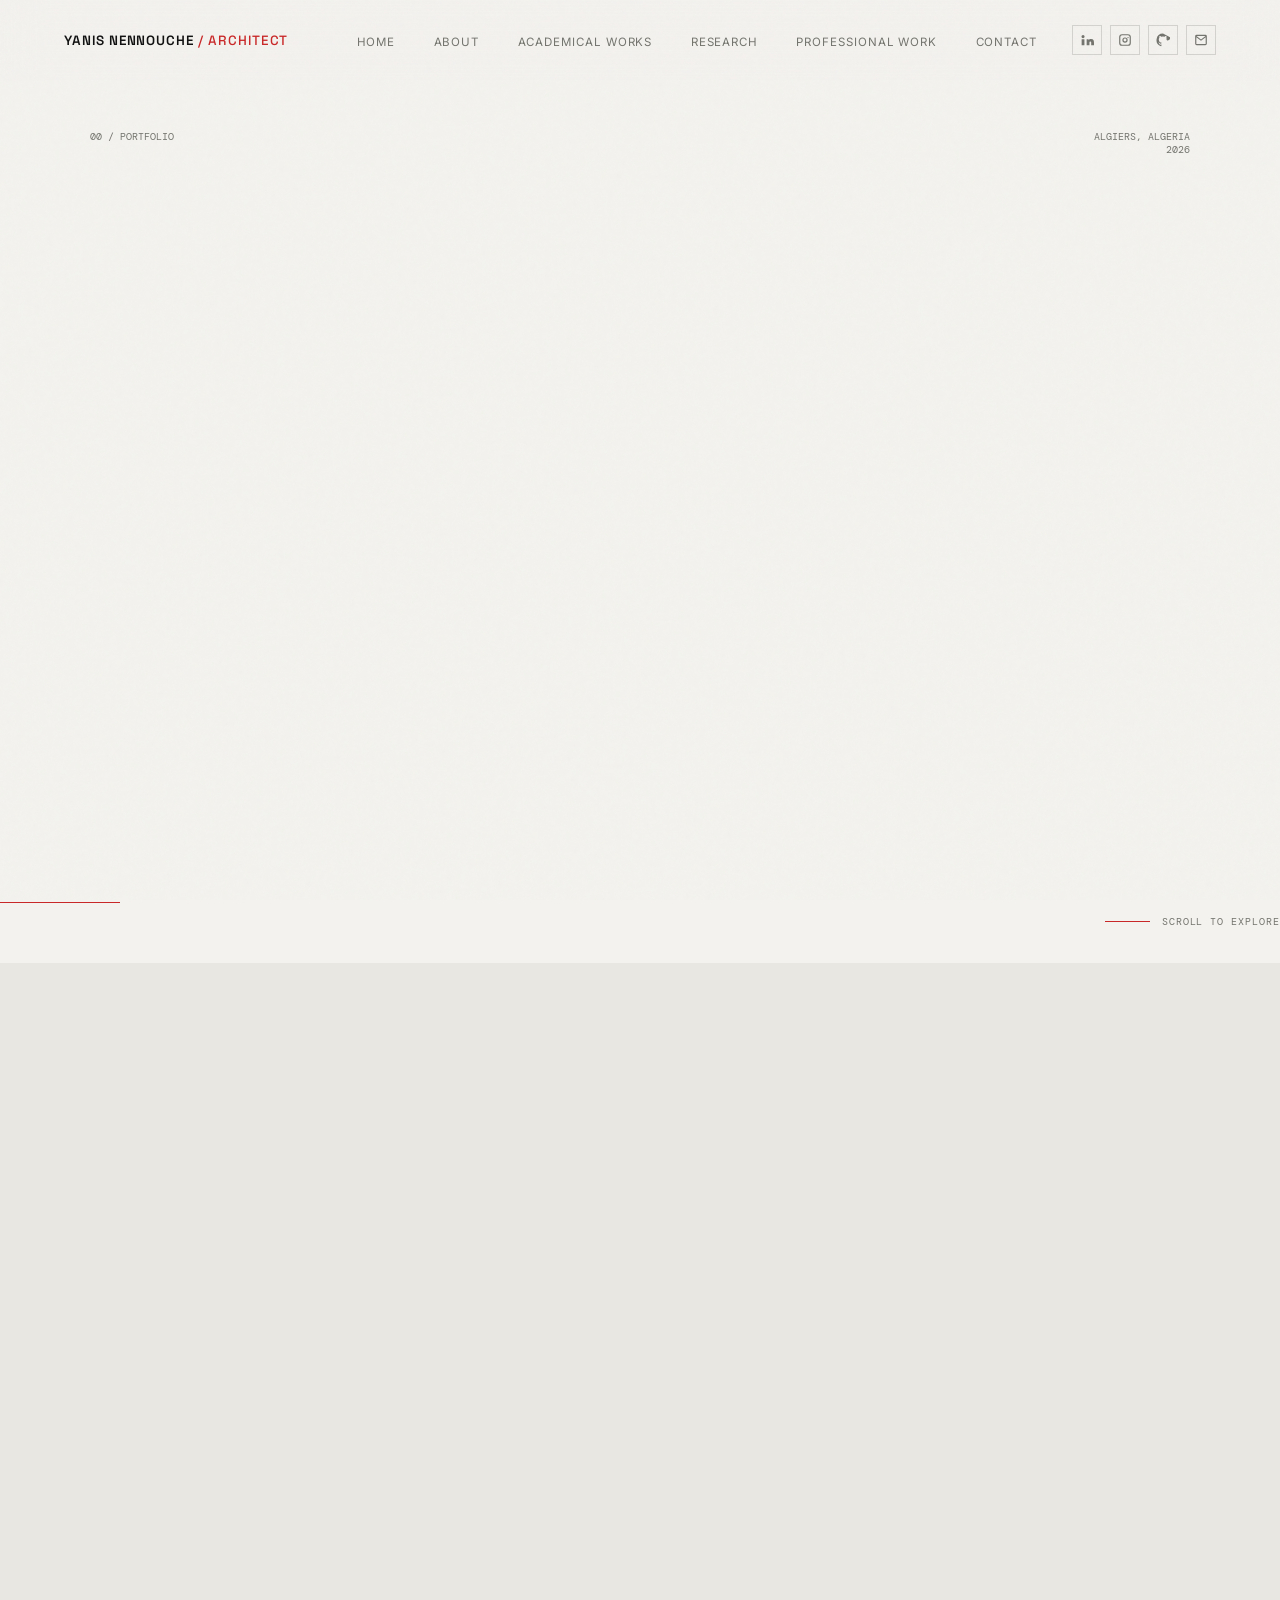
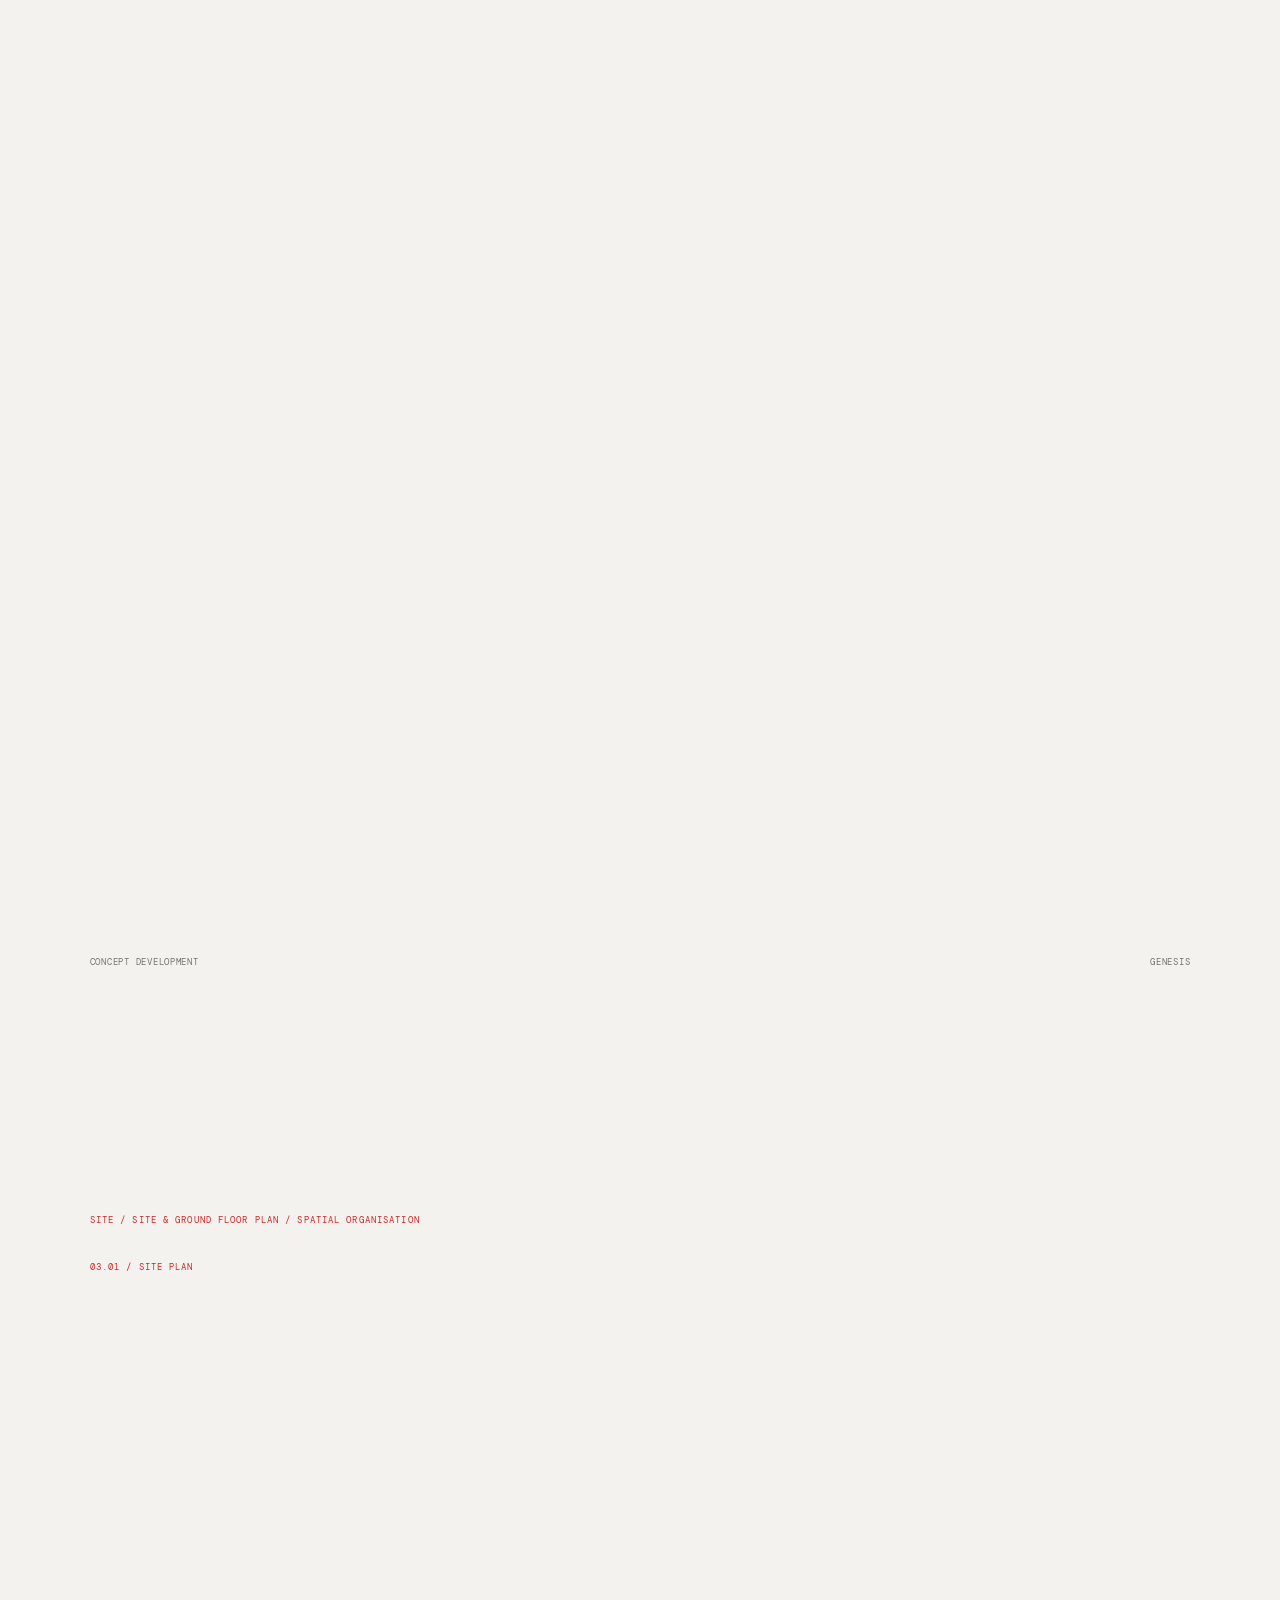
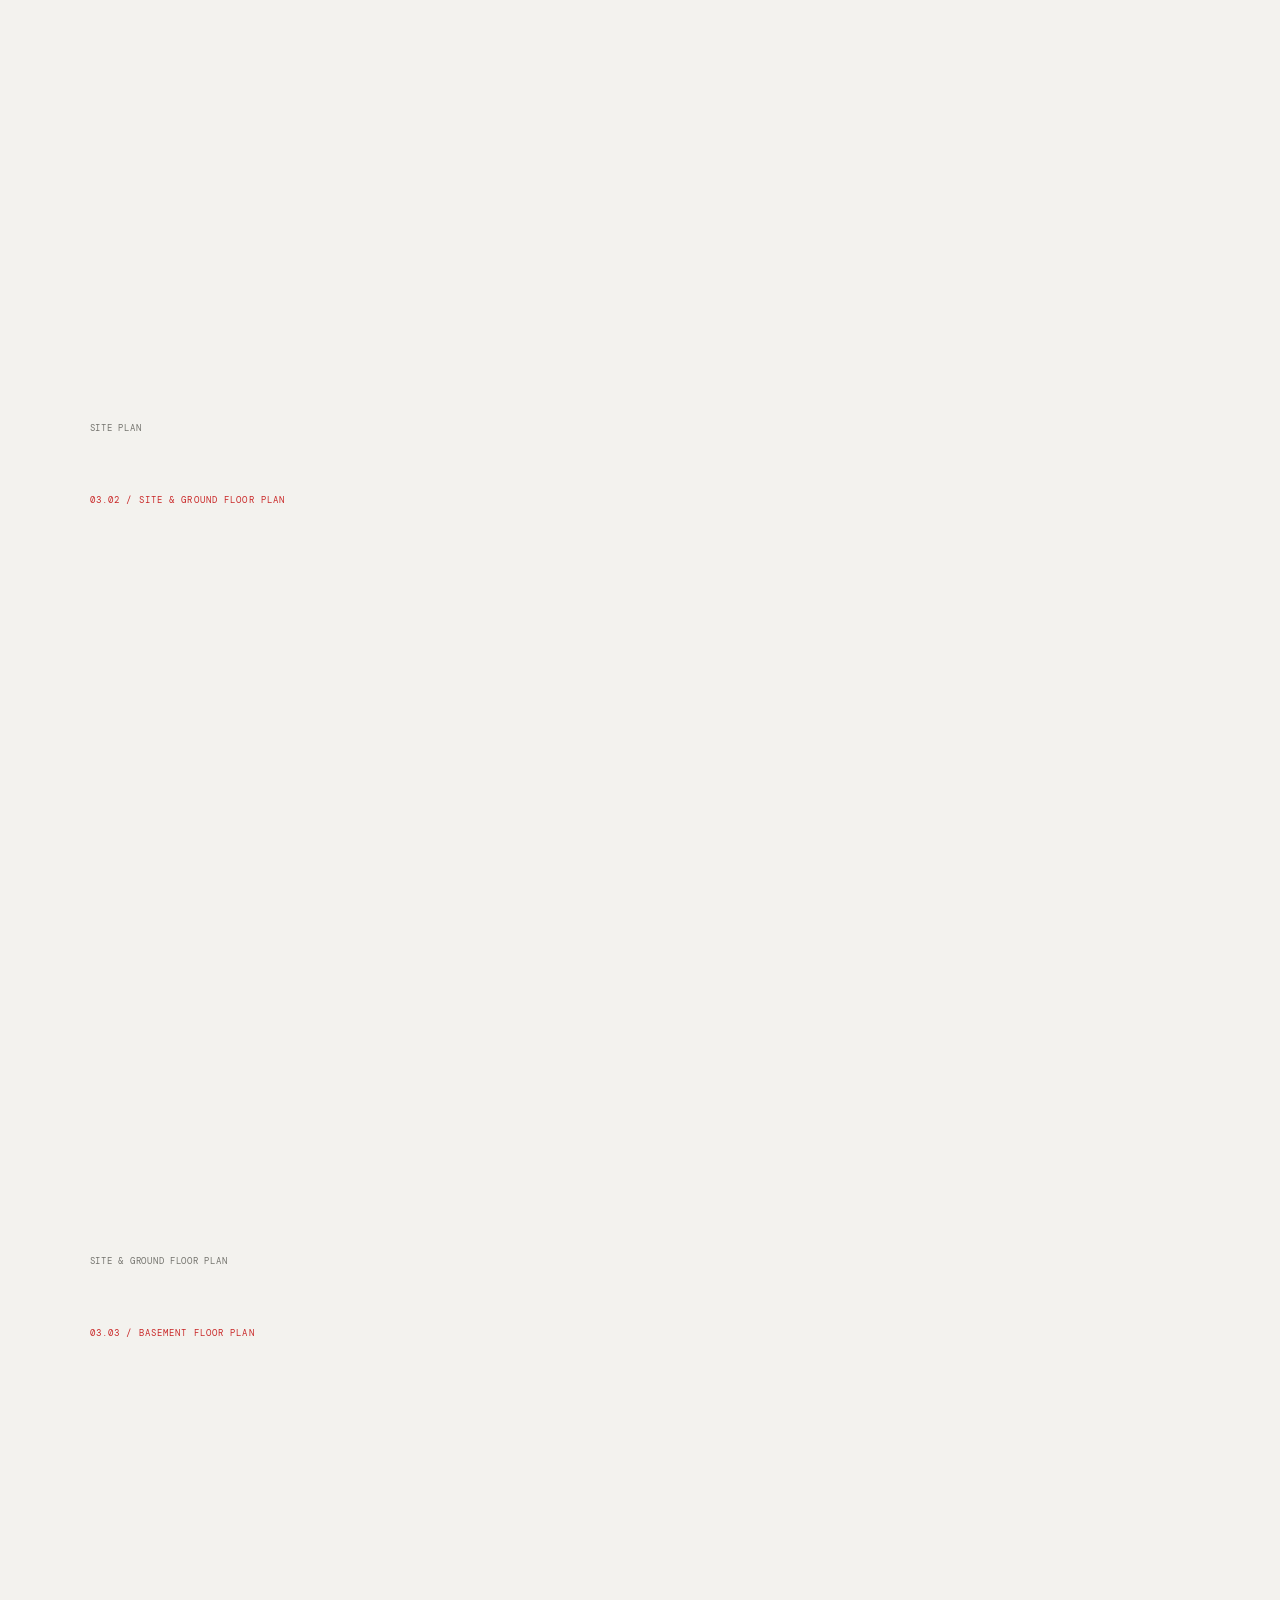
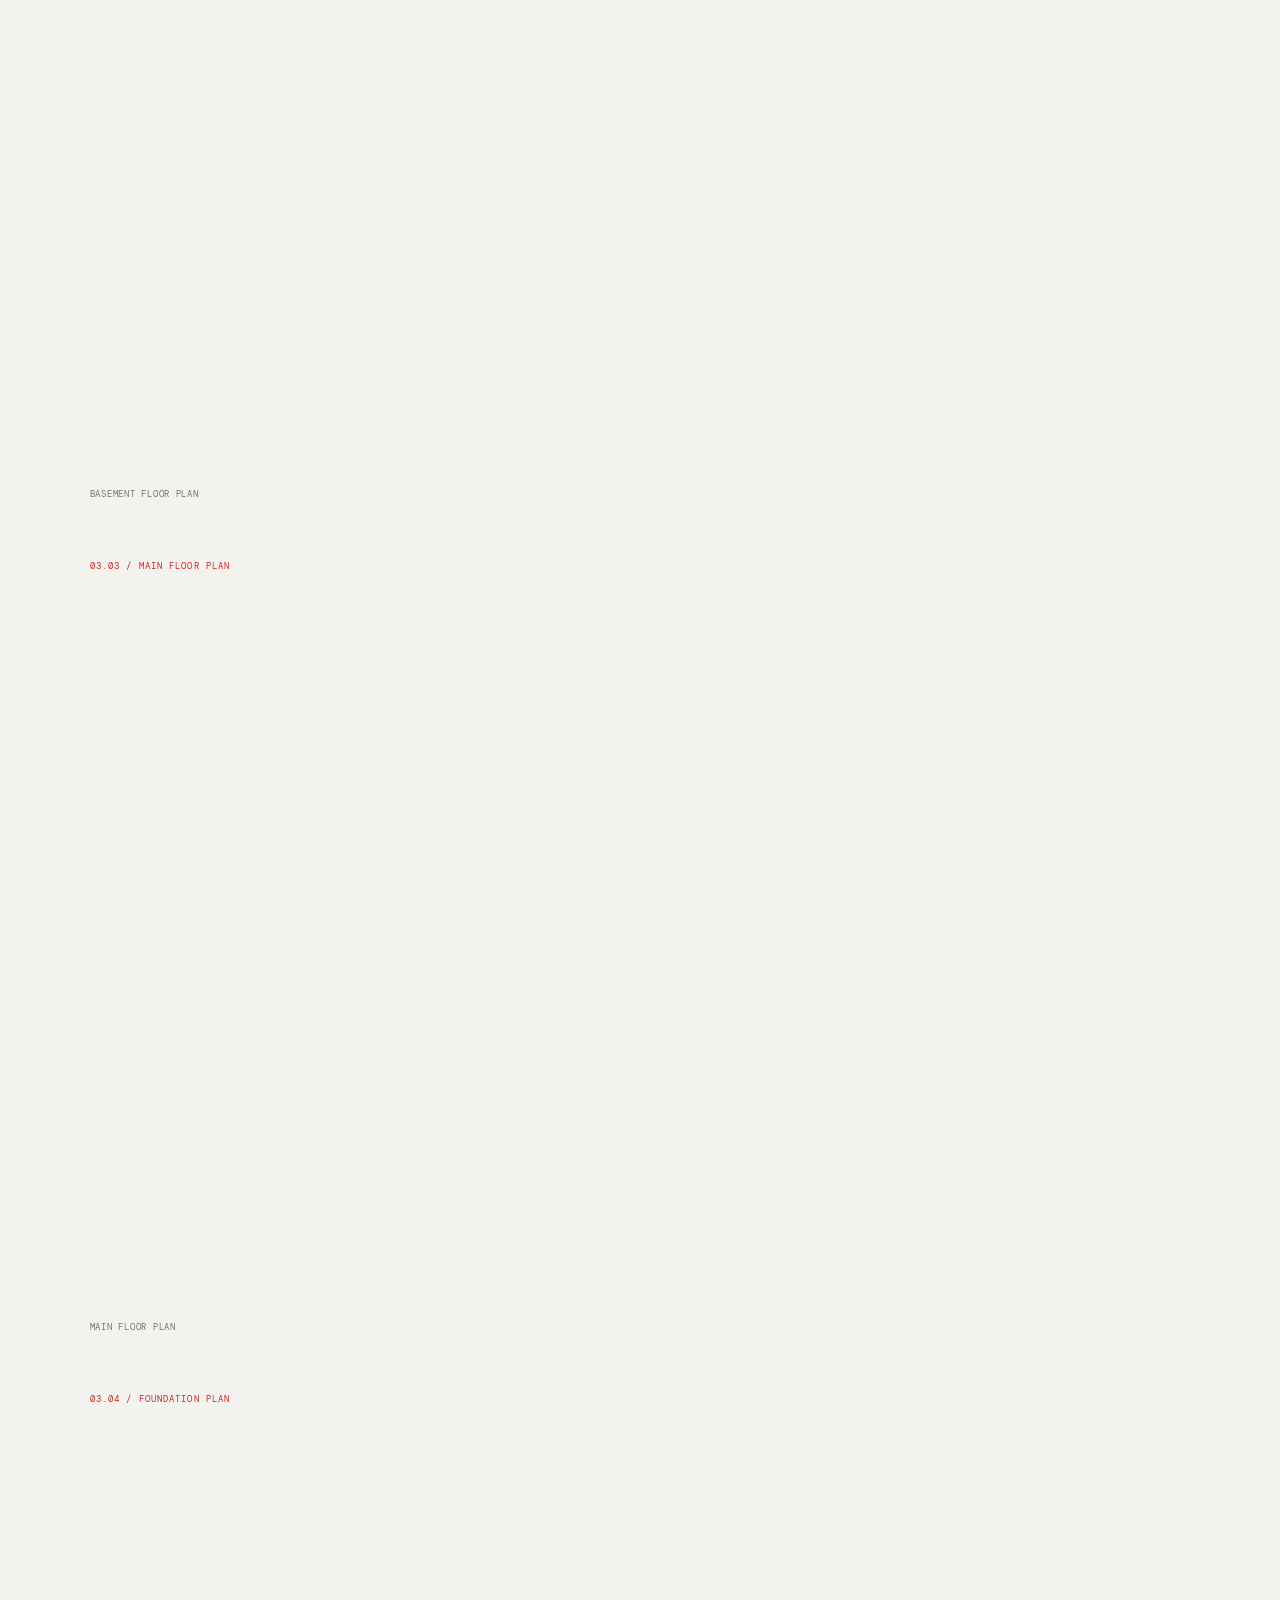
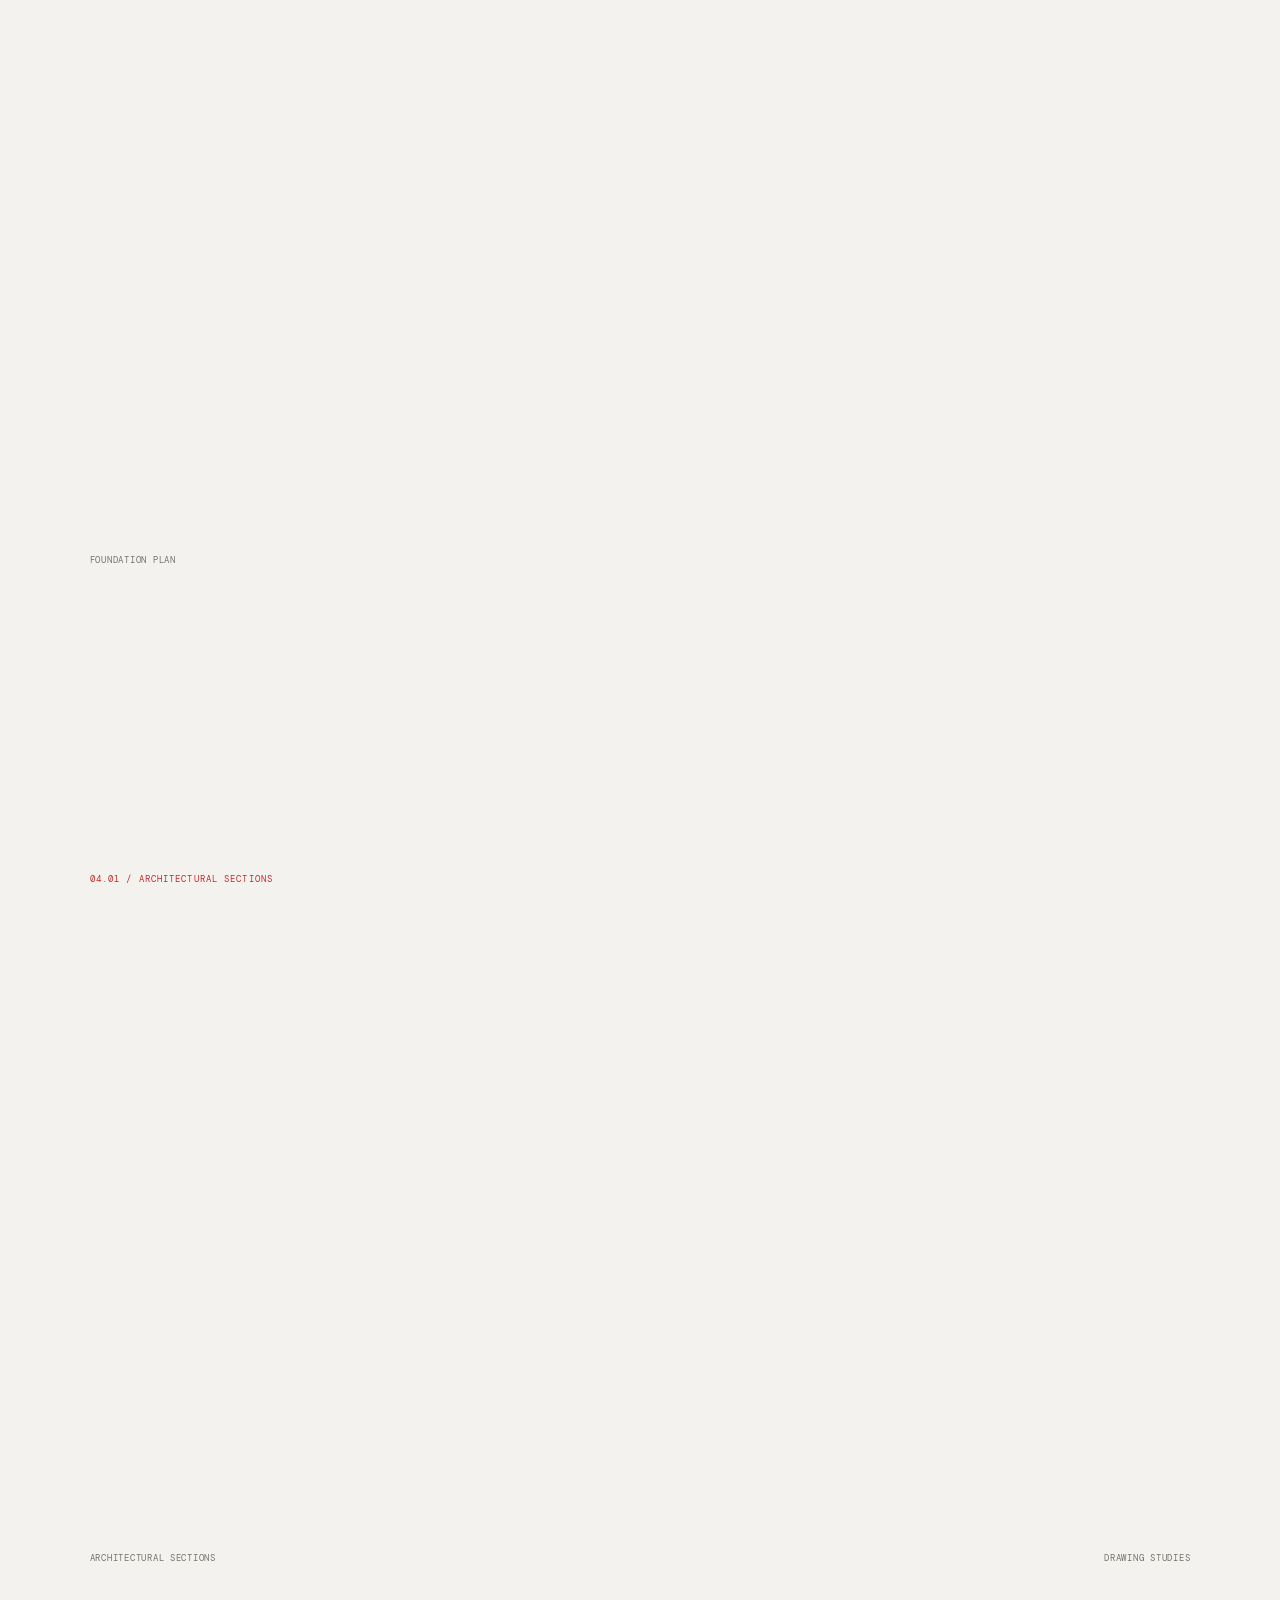
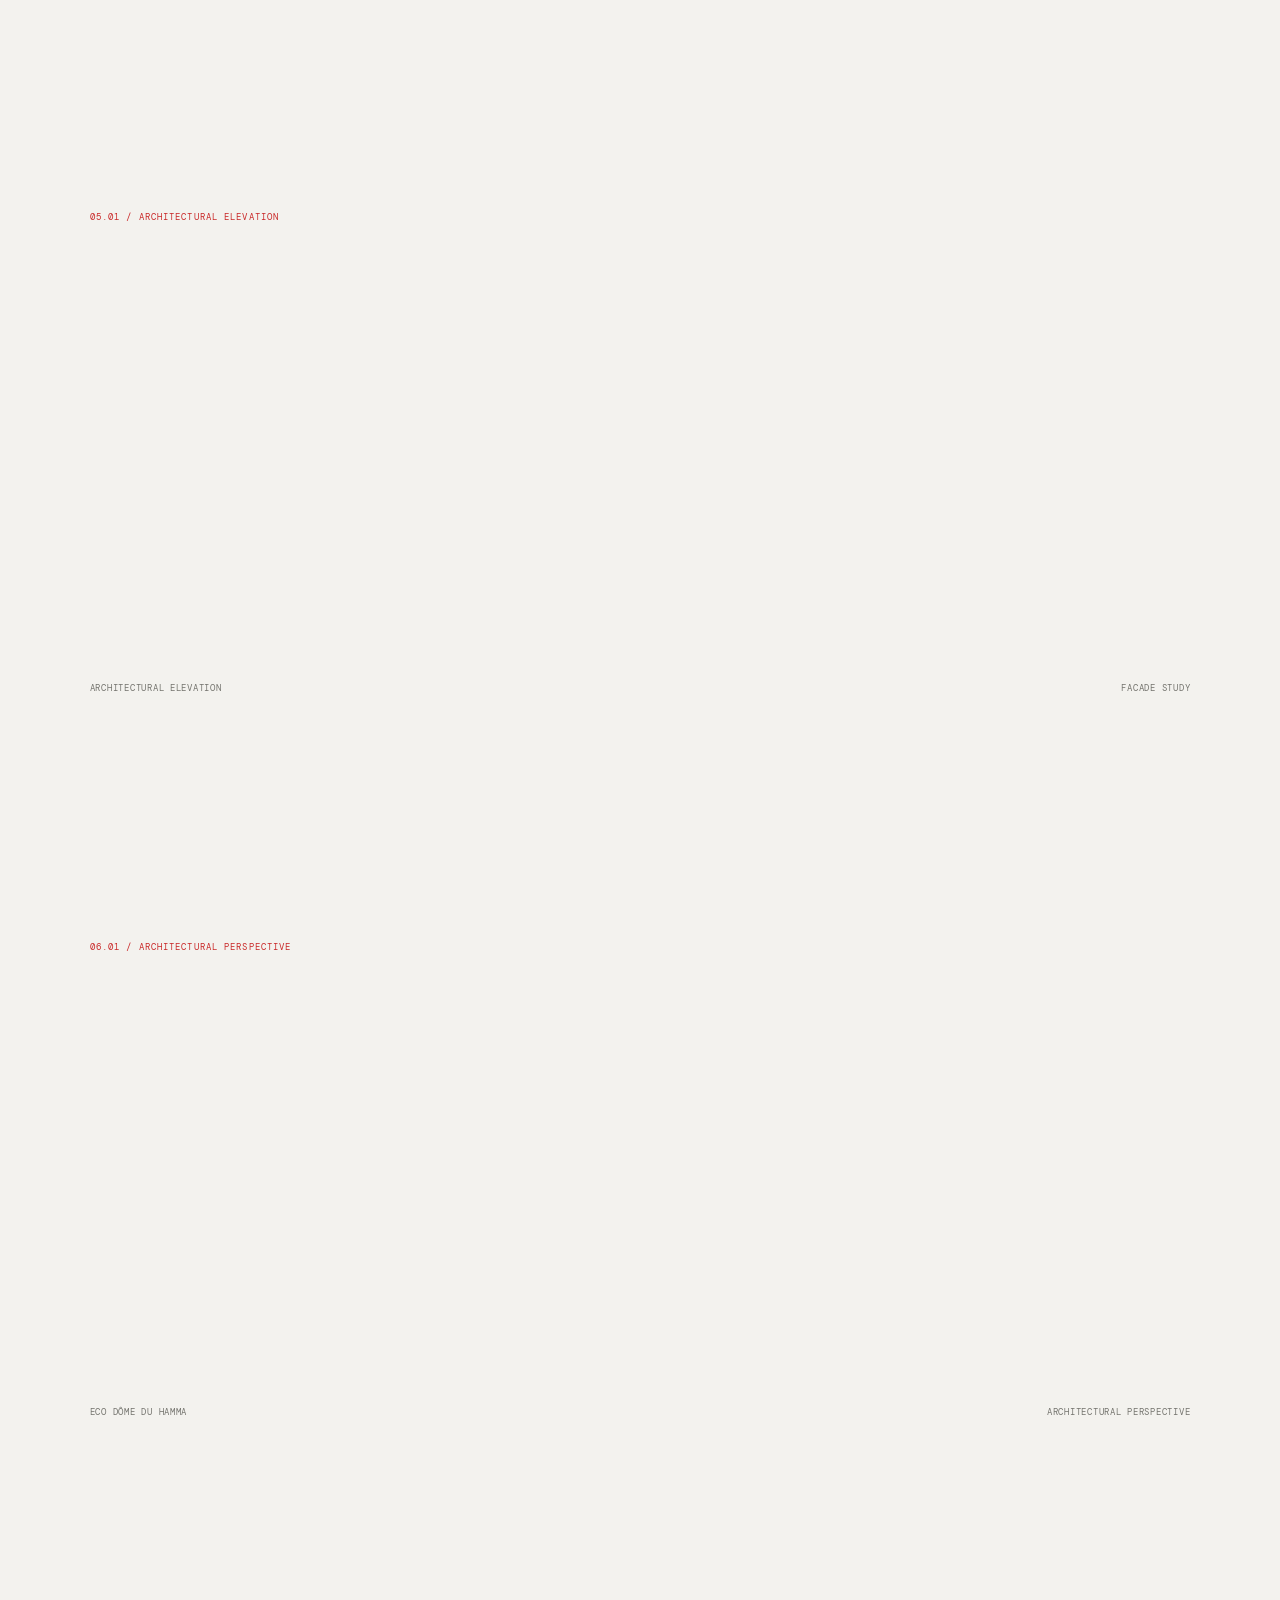
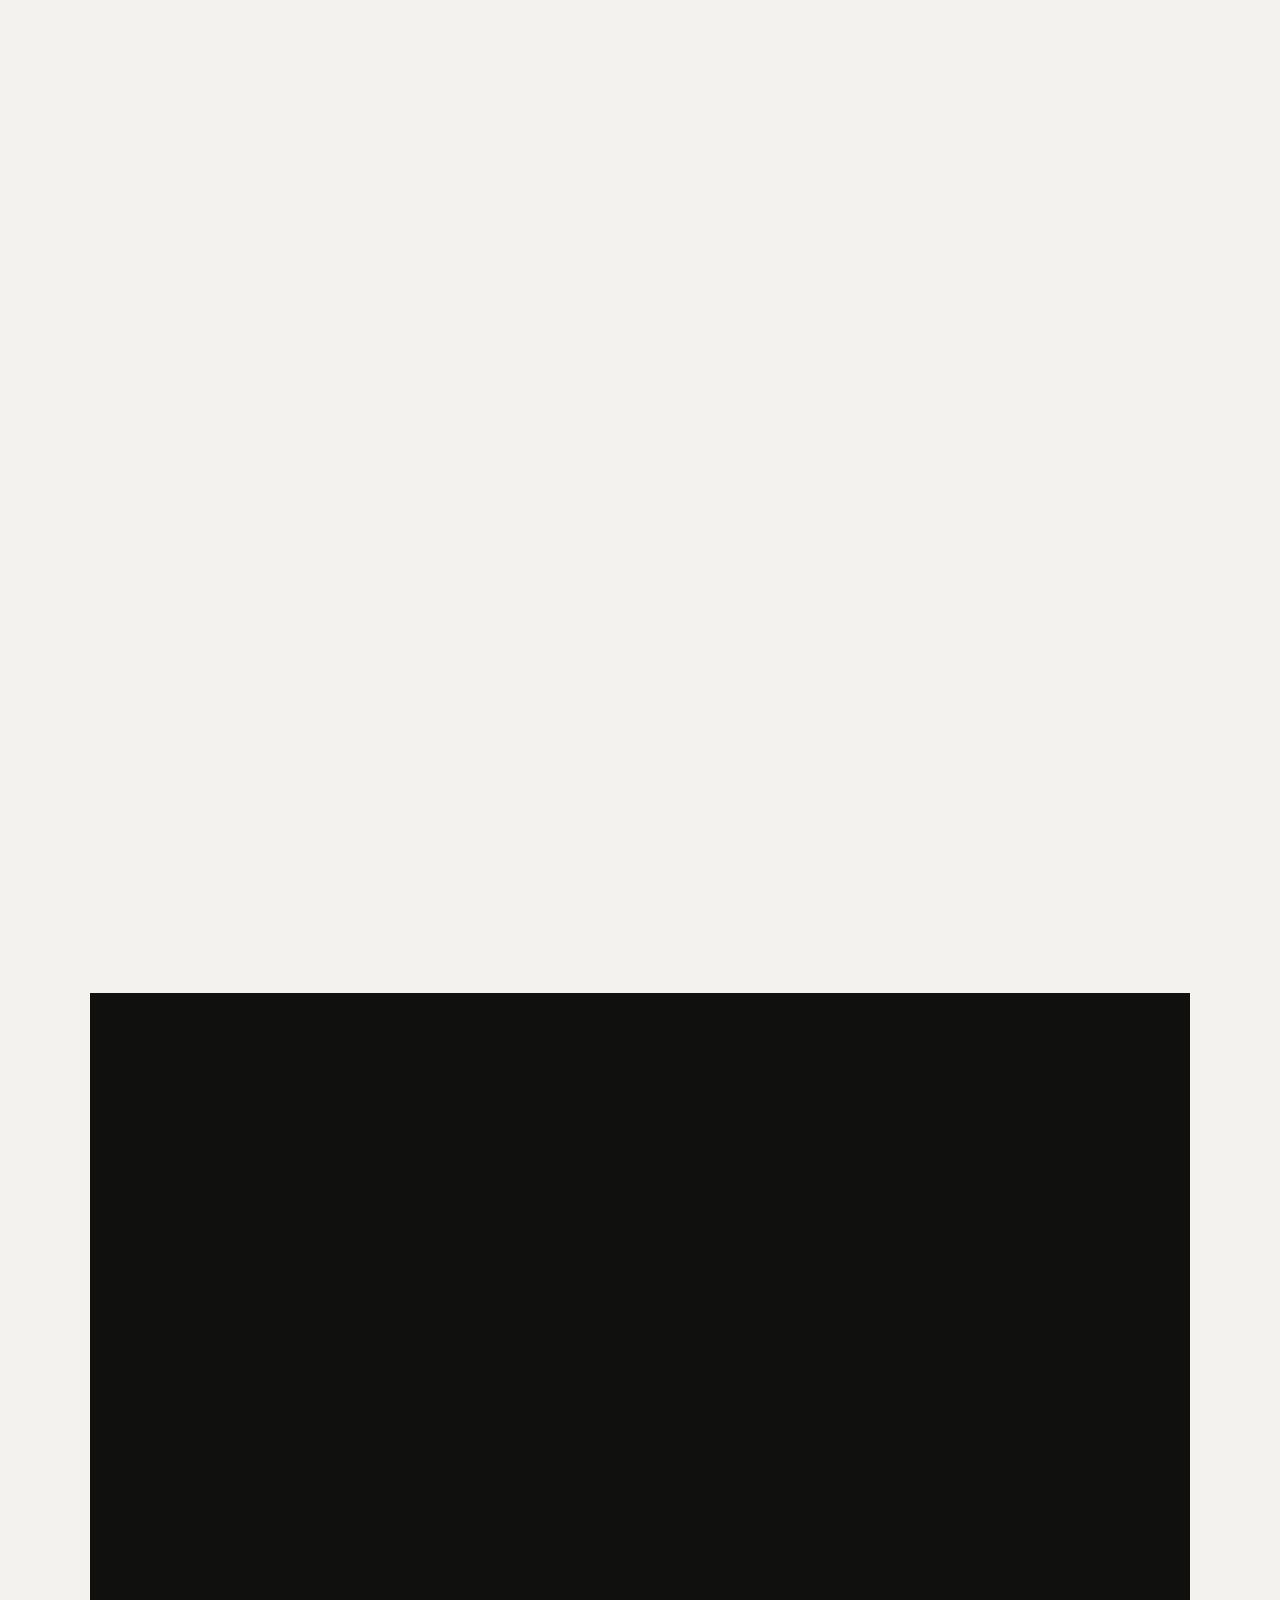
==== Portfolio.html @ 1abb180e "Create Portfolio.html" ====
<!DOCTYPE html>
<html lang="en">

<head>

<meta charset="UTF-8">
<meta name="viewport" content="width=device-width, initial-scale=1.0">

<meta
    name="description"
    content="Yanis Nennouche — Architect / Computational Design / Environmental Architecture"
>

<title>YANIS NENNOUCHE / ARCHITECT</title>

<link rel="preconnect" href="https://fonts.googleapis.com">
<link rel="preconnect" href="https://fonts.gstatic.com" crossorigin>

<link
    href="https://fonts.googleapis.com/css2?family=DM+Mono:wght@300;400;500&family=Inter:wght@300;400;500;600&family=Space+Grotesk:wght@400;500;600;700&display=swap"
    rel="stylesheet"
>

<link rel="stylesheet" href="css/style.css">


</head>


<body>


<!-- =========================================================
     CURSOR
========================================================= -->

<div class="cursor" id="cursor"></div>
<div class="cursor-ring" id="cursorRing"></div>


<!-- =========================================================
     NAVIGATION
========================================================= -->

<nav id="navbar">

    <a href="#hero" class="logo">

        YANIS NENNOUCHE
        <span>/ ARCHITECT</span>

    </a>


    <div class="nav-right">

        <ul class="nav-links" id="navLinks">

            <li>
                <a href="#hero" data-nav="hero">Home</a>
            </li>

            <li>
                <a href="#about" data-nav="about">About</a>
            </li>

            <li>
                <a href="#work" data-nav="work">Academical Works</a>
            </li>

            <li>
                <a href="#research" data-nav="research">Research</a>
            </li>

            <li>
                <a href="#professional-work" data-nav="professional-work">Professional Work</a>
            </li>

            <li>
                <a href="#contact" data-nav="contact">Contact</a>
            </li>

        </ul>


        <div class="socials">

            <a
                class="social-link"
                href="https://www.linkedin.com/in/yanis-nennouche-b27040334/"
                target="_blank"
                rel="noopener"
                aria-label="LinkedIn"
            >

                <svg viewBox="0 0 24 24">
                    <path d="M5.2 3.5A2.7 2.7 0 1 1 5.2 8.9 2.7 2.7 0 0 1 5.2 3.5ZM2.8 10.7h4.8V21H2.8V10.7ZM10.2 10.7h4.6v1.4h.1c.6-1 1.8-2 4-2 4.3 0 5.1 2.8 5.1 6.4V21h-4.8v-4.1c0-1 0-2.3-1.4-2.3-1.4 0-1.6 1.1-1.6 2.2V21h-4.8V10.7Z"/>
                </svg>

            </a>


            <a
                class="social-link"
                href="https://www.instagram.com/yanis._nch/"
                target="_blank"
                rel="noopener"
                aria-label="Instagram"
            >

                <svg viewBox="0 0 24 24">
                    <path d="M7 2h10a5 5 0 0 1 5 5v10a5 5 0 0 1-5 5H7a5 5 0 0 1-5-5V7a5 5 0 0 1 5-5Zm0 2a3 3 0 0 0-3 3v10a3 3 0 0 0 3 3h10a3 3 0 0 0 3-3V7a3 3 0 0 0-3-3H7Zm5 3.5A4.5 4.5 0 1 1 12 16.5 4.5 4.5 0 0 1 12 7.5Zm0 2A2.5 2.5 0 1 0 12 14.5 2.5 2.5 0 0 0 12 9.5Zm5.2-2.7a1.1 1.1 0 1 1 0 2.2 1.1 1.1 0 0 1 0-2.2Z"/>
                </svg>

            </a>


            <a
                class="social-link"
                href="https://github.com/nennoucheyanis"
                target="_blank"
                rel="noopener"
                aria-label="GitHub"
            >

                <svg viewBox="0 0 24 24">
                    <path d="M12 .8a11.2 11.2 0 0 0-3.5 21.8c.6.1.8-.3.8-.6v-2.2c-3.1.7-3.8-1.3-3.8-1.3-.5-1.3-1.2-1.6-1.2-1.6-1-.7.1-.7.1-.7 1.1.1 1.7 1.1 1.7 1.1 1 1.7 2.5 1.2 3.1.9.1-.7.4-1.2.7-1.5-2.5-.3-5.1-1.3-5.1-5.6 0-1.2.4-2.2 1.1-3-.1-.3-.5-1.4.1-2.9 0 0 .9-.3 3.1 1.1a10.7 10.7 0 0 1 5.6 0c2.1-1.4 3-1.1 3-1.1.6 1.5.2 2.6.1 2.9.7.8.2.6.1 2.9.7.8 1.1 1.8 1.8 1.8 3 0 4.3-2.6 5.3-5.3 0 .4.3.7 1 .7 2v2.9c0 .3.2.7.8.6A11.2 11.2 0 0 0 12 .8Z"/>
                </svg>

            </a>


            <a
                class="social-link"
                href="mailto:nennoucheyaya@gmail.com"
                aria-label="Email"
            >

                <svg viewBox="0 0 24 24">
                    <path d="M2 5.5A2.5 2.5 0 0 1 4.5 3h15A2.5 2.5 0 0 1 22 5.5v13a2.5 2.5 0 0 1-2.5 2.5h-15A2.5 2.5 0 0 1 2 18.5v-13Zm2.5-.5a.5.5 0 0 0-.3.1L12 11.2l7.8-6.1a.5.5 0 0 0-.3-.1h-15ZM20 7.1l-7.4 5.8a1 1 0 0 1-1.2 0L4 7.1v11.4c0 .3.2.5.5.5h15a.5.5 0 0 0 .5-.5V7.1Z"/>
                </svg>

            </a>

        </div>


        <button
            class="menu-btn"
            id="menuBtn"
            aria-label="Menu"
        >
            ☰
        </button>

    </div>

</nav>


<main>


<!-- =========================================================
     HERO
========================================================= -->

<section id="hero">

    <div class="hero-container">

        <div class="hero-top">

            <div class="hero-index">
                00 / PORTFOLIO
            </div>

            <div class="hero-location">
                ALGIERS, ALGERIA<br>
                2026
            </div>

        </div>


        <h1 class="hero-title reveal">

            YANIS

            <br>

            <span class="last">
                NENNOUCHE
            </span>

        </h1>


        <div class="hero-subtitle reveal">

            <p>

                <strong>
                    Architect / Computational Design
                </strong>

                <br><br>

                Architecture through computation.

                Exploring the relationship between
                architecture, environmental performance,
                geometry and digital design.

            </p>


            <p>

                My work focuses on architectural systems,
                parametric design, environmental strategies
                and the use of computational tools as part
                of the design process.

            </p>

        </div>


        <div class="hero-info reveal">

            <div class="hero-info-item">

                <span class="hero-info-label">
                    Location
                </span>

                <span class="hero-info-value">
                    ALGIERS — 2026
                </span>

            </div>


            <div class="hero-info-item">

                <span class="hero-info-label">
                    Education
                </span>

                <span class="hero-info-value">
                    M.Arch / Environment &amp; Technology
                </span>

            </div>

        </div>


        <div class="hero-red-line"></div>


        <div class="scroll-indicator">

            <span></span>

            Scroll to explore

        </div>

    </div>

</section>



<!-- =========================================================
     ABOUT
========================================================= -->

<section id="about">

    <div class="container">

        <div class="about-top reveal">

            <div>

                <div class="eyebrow">
                    Profile
                </div>

                <h2 class="section-title">
                    About me
                </h2>

            </div>


            <p class="about-top-copy">

                Architectural design, computational thinking
                and environmental performance are at the
                core of my approach.

            </p>

        </div>


        <div class="about-grid">


            <div class="about-photo reveal">

                <div class="about-photo-frame">

                    <img
                        src="assets/profile.jpg.jpeg"
                        alt="Yanis Nennouche"
                    >

                </div>


                <div class="about-photo-caption">

                    <span>
                        Yanis Nennouche
                    </span>

                    <span>
                        Architect
                    </span>

                </div>

            </div>


            <div class="about-main">


                <div class="about-statement reveal">

                    Architecture
                    <span>through</span>
                    computation.

                </div>


                <p class="about-copy reveal">

                    I am an architect interested in the intersection
                    between architectural design, environmental
                    performance and computational methods.

                    <br><br>

                    My approach considers digital tools not only
                    as representation tools, but as part of the
                    design process itself — generating geometry,
                    testing performance and developing architectural
                    systems.

                    <br><br>

                    I am particularly interested in biomimicry,
                    parametric design, environmental simulation,
                    computational geometry and generative approaches
                    to architecture.

                </p>



                <div class="profile-info reveal">

                    <div class="profile-row">

                        <div class="profile-label">
                            Education
                        </div>

                        <div class="profile-value">

                            Master of Architecture — Environment &amp;
                            Technology

                            <br>

                            University of Algiers 1

                        </div>

                    </div>


                    <div class="profile-row">

                        <div class="profile-label">
                            Graduation
                        </div>

                        <div class="profile-value">
                            2026
                        </div>

                    </div>


                    <div class="profile-row">

                        <div class="profile-label">
                            Based
                        </div>

                        <div class="profile-value">
                            Algiers, Algeria
                        </div>

                    </div>


                    <div class="profile-row">

                        <div class="profile-label">
                            Focus
                        </div>

                        <div class="profile-value">

                            Architecture / Computational Design /
                            Environmental Design

                        </div>

                    </div>

                </div>



                <div class="skills-section reveal">

                    <div class="skills-title">
                        Tools &amp; Skills
                    </div>


                    <div class="skills">

                        <div class="skill">Rhinoceros 3D</div>
                        <div class="skill">Grasshopper</div>
                        <div class="skill">Parametric Design</div>
                        <div class="skill">Environmental Simulation</div>
                        <div class="skill">Python</div>
                        <div class="skill">Ladybug Tools</div>
                        <div class="skill">Revit</div>
                        <div class="skill">AutoCAD</div>
                        <div class="skill">D5 Render</div>
                        <div class="skill">LaTeX</div>

                    </div>

                </div>



                <div class="cv-section reveal">

                    <div class="cv-header">

                        <div class="cv-label">
                            Curriculum Vitae
                        </div>

                    </div>


                    <div class="cv-preview">

                        <iframe
                            src="CV.pdf#toolbar=0&navpanes=0&scrollbar=0"
                            title="Yanis Nennouche CV"
                        ></iframe>

                    </div>


                    <div class="cv-actions">

                        <a
                            href="CV.pdf"
                            target="_blank"
                            class="button red"
                        >
                            Open CV ↗
                        </a>

                    </div>

                </div>


            </div>

        </div>

    </div>

</section>



<!-- =========================================================
     ACADEMICAL WORKS
========================================================= -->

<section id="work">

    <div class="container">


        <div class="work-heading reveal">

            <div>

                <div class="eyebrow">
                    Academical works
                </div>

                <h2 class="section-title">
                    Projects
                </h2>

            </div>


            <p class="work-intro">

                A selection of architectural projects developed
                through academic and graduation work.

                The portfolio focuses on design process,
                architectural expression, environmental thinking
                and computational methods.

            </p>

        </div>



        <article
            class="featured-project reveal"
            data-project="eco"
        >

            <div class="featured-image">

                <div class="featured-project-label">
                    01 / GRADUATION PROJECT
                </div>


                <img
                    src="assets/Rendus_1 - Photo.jpg"
                    alt="Eco Dôme du Hamma"
                >


                <div class="featured-project-arrow">
                    ↗
                </div>

            </div>


            <div class="featured-info">

                <div class="project-number">
                    01
                </div>


                <div>

                    <div class="featured-name">
                        Eco Dôme du Hamma
                    </div>

                </div>


                <div class="featured-type">

                    Environmental Architecture
                    <br>

                    Biomimicry / Computational Design

                </div>

            </div>

        </article>



        <div class="other-projects">


            <article class="project-card reveal">

                <div class="project-card-image">

                    <img
                        src="assets/student-project-01.jpg"
                        alt="Academic architectural project"
                    >

                </div>


                <div class="project-card-info">

                    <div class="project-number">
                        02
                    </div>


                    <div>

                        <div class="project-card-name">
                            Academic Project
                        </div>

                    </div>


                    <div class="project-card-type">
                        Architectural Design
                    </div>

                </div>

            </article>



            <article class="project-card reveal">

                <div class="project-card-image">

                    <img
                        src="assets/student-project-02.jpg"
                        alt="Academic architectural project"
                    >

                </div>


                <div class="project-card-info">

                    <div class="project-number">
                        03
                    </div>


                    <div>

                        <div class="project-card-name">
                            Academic Project
                        </div>

                    </div>


                    <div class="project-card-type">
                        Architectural Design
                    </div>

                </div>

            </article>


        </div>

    </div>

</section>



<!-- =========================================================
     PROJECT 01
========================================================= -->

<section
    class="project-detail"
    id="eco-project"
>

<div class="container">


<div class="project-header reveal">

    <div class="project-detail-number">
        PROJECT / 01
    </div>


    <h2 class="project-detail-title">

        Eco Dôme
        <br>

        <span class="red">
            du Hamma
        </span>

    </h2>


    <p class="project-detail-intro">

        A graduation project proposing the
        redevelopment of the zoo area of
        Jardin d'Essai du Hamma in Algiers.

        <br><br>

        Inspired by the geometry of a snail shell,
        the project explores architecture as an
        ecosystem where geometry, climate,
        material and living systems interact.

    </p>

</div>



<div class="project-meta reveal">

    <div class="meta-item">

        <div class="meta-label">
            Location
        </div>

        <div class="meta-value">

            Jardin d'Essai du Hamma
            <br>

            Algiers, Algeria

        </div>

    </div>


    <div class="meta-item">

        <div class="meta-label">
            Type
        </div>

        <div class="meta-value">
            Public / Cultural
        </div>

    </div>


    <div class="meta-item">

        <div class="meta-label">
            Area
        </div>

        <div class="meta-value">
            1.2 hectares
        </div>

    </div>


    <div class="meta-item">

        <div class="meta-label">
            Approach
        </div>

        <div class="meta-value">

            Biomimicry / Environment /
            Computational Design

        </div>

    </div>

</div>



<!-- =========================================================
     01 CONCEPT
========================================================= -->

<div class="story-block">

    <div class="story-heading reveal">

        <div class="story-index">
            01
        </div>

        <h3 class="story-title">
            Concept
        </h3>

    </div>


    <div class="concept-content">

        <p class="story-text reveal">

            The architectural concept is derived from
            the spiral geometry of a snail shell.

            The shell becomes both a formal and
            environmental strategy, generating a
            continuous circulation sequence while
            creating controlled climatic conditions
            for different ecosystems.

        </p>


        <div class="concept-image reveal">

            <img
                src="assets/Concept.jpg"
                alt="Architectural concept"
                data-lightbox
            >

        </div>

    </div>

</div>


<!-- =========================================================
     02 GENESIS
========================================================= -->

<div class="story-block">

    <div class="story-heading reveal">

        <div class="story-index">
            02
        </div>

        <h3 class="story-title">
            Genesis
        </h3>

    </div>


    <p class="story-text reveal">

        The project develops from an exploration
        of natural geometry, movement and
        environmental adaptation.

        The spiral becomes a generative system
        from which the building form, circulation,
        spatial sequence and relationship between
        the different ecosystems are progressively
        developed.

    </p>


    <div
        class="large-media reveal"
        style="margin-top:50px;"
    >

        <img
            src="assets/Rendus_2 - Photo.jpg"
            alt="Eco Dôme concept and genesis"
            data-lightbox
        >

    </div>


    <div class="caption">

        <span>
            Concept development
        </span>

        <span>
            Genesis
        </span>

    </div>

</div>



<!-- =========================================================
     03 PLANS
========================================================= -->

<div class="story-block plans-section">


    <div class="story-heading reveal">

        <div class="story-index">
            03
        </div>

        <h3 class="story-title">
            Plans
        </h3>

    </div>


    <div class="project-section-label">
        Site / Site &amp; Ground Floor Plan / Spatial organisation
    </div>


    <div class="project-section-label">
        03.01 / Site Plan
    </div>


    <div
        class="site-plan-media reveal"
    >

        <div class="site-plan-rotation">

            <img
                src="assets/plan-masse.png"
                alt="Eco Dôme site plan"
                data-lightbox
                data-rotated="true"
            >

        </div>


        <div class="north-arrow">

            <div class="north-arrow-label">
                N
            </div>

            <div class="north-arrow-line"></div>

        </div>

    </div>


    <div class="caption">

        <span>
            Site Plan
        </span>

        <span></span>

    </div>


    <br><br><br>


    <div class="project-section-label">
        03.02 / Site &amp; Ground Floor Plan
    </div>


    <div
        class="large-media reveal"
        style="position:relative;"
    >

        <img
            src="assets/Plan-densemble.png"
            alt="Eco Dôme ground floor plan"
            data-lightbox
        >


        <div class="north-arrow">

            <div class="north-arrow-label">
                N
            </div>

            <div class="north-arrow-line"></div>

        </div>

    </div>


    <div class="caption">

        <span>
            Site &amp; Ground Floor Plan
        </span>

        <span></span>

    </div>


    <br><br><br>


    <div class="project-section-label">
        03.03 / Basement Floor Plan
    </div>


    <div
        class="large-media reveal"
        style="position:relative;"
    >

        <img
            src="assets/Plan-ss.png"
            alt="Eco Dôme Basement Floor Plan"
            data-lightbox
        >


        <div class="north-arrow">

            <div class="north-arrow-label">
                N
            </div>

            <div class="north-arrow-line"></div>

        </div>

    </div>


    <div class="caption">

        <span>
            Basement Floor Plan
        </span>

        <span></span>

    </div>

       <br><br><br>

 <div class="project-section-label">
        03.03 / Main floor Plan
    </div>


    <div
        class="large-media reveal"
        style="position:relative;"
    >

        <img
            src="assets/Planrdc.png"
            alt="Eco Dôme Main floor Plan"
            data-lightbox
        >


        <div class="north-arrow">

            <div class="north-arrow-label">
                N
            </div>

            <div class="north-arrow-line"></div>

        </div>

    </div>


    <div class="caption">

        <span>
            Main floor Plan
        </span>

        <span></span>

    </div>

       <br><br><br>

    
 <div class="project-section-label">
        03.04 / Foundation Plan
    </div>


    <div
        class="large-media reveal"
        style="position:relative;"
    >

        <img
            src="assets/Plan-fondation.png"
            alt="Eco Dôme Basement Foundation Plan"
            data-lightbox
        >


        <div class="north-arrow">

            <div class="north-arrow-label">
                N
            </div>

            <div class="north-arrow-line"></div>

        </div>

    </div>


    <div class="caption">

        <span>
            Foundation Plan
        </span>

        <span></span>

    </div>

       <br><br><br>

</div>

<!-- =========================================================
     04 SECTIONS
========================================================= -->

<div class="story-block sections-section">


    <div class="story-heading reveal">

        <div class="story-index">
            04
        </div>

        <h3 class="story-title">
            Sections
        </h3>

    </div>


    <div class="project-section-label">
        04.01 / Architectural sections
    </div>


    <div class="split-media reveal">


        <div class="media">

            <img
                src="assets/Coupe1.png"
                alt="Longitudinal architectural section"
                data-lightbox
            >

        </div>


        <div class="media">

            <img
                src="assets/Coupe2.png"
                alt="Transversal architectural section"
                data-lightbox
            >

        </div>


    </div>


    <div class="caption">

        <span>
            Architectural sections
        </span>

        <span>
            Drawing studies
        </span>

    </div>

</div>


<!-- =========================================================
     05 FACADES
========================================================= -->

<div class="story-block facades-section">


    <div class="story-heading reveal">

        <div class="story-index">
            05
        </div>

        <h3 class="story-title">
            Facades
        </h3>

    </div>


    <div class="project-section-label">
        05.01 / Architectural elevation
    </div>


    <div class="split-media reveal">


        <div class="media">

            <img
                src="assets/facade.png"
                alt="Eco Dôme facade"
                data-lightbox
            >

        </div>


    </div>


    <div class="caption">

        <span>
            Architectural elevation
        </span>

        <span>
            Facade study
        </span>

    </div>

</div>


<!-- =========================================================
     06 PERSPECTIVE
========================================================= -->

<div class="story-block perspective-section">


    <div class="story-heading reveal">

        <div class="story-index">
            06
        </div>

        <h3 class="story-title">
            Perspective
        </h3>

    </div>


    <div class="project-section-label">
        06.01 / Architectural perspective
    </div>


    <div class="perspective-layout reveal">


        <div class="perspective-image">

            <img
                src="assets/Perspective.png"
                alt="Eco Dôme architectural perspective"
                data-lightbox
            >

        </div>


        <div class="perspective-empty">

            <div class="perspective-empty-label">
                06 / SPATIAL EXPERIENCE
            </div>


            <div class="perspective-empty-line"></div>


            <p>

                Architectural perspective illustrating
                the spatial atmosphere and relationship
                between the interior environment and
                the architectural envelope.

            </p>

        </div>


    </div>


    <div class="caption">

        <span>
            Eco Dôme du Hamma
        </span>

        <span>
            Architectural perspective
        </span>

    </div>

</div>



<!-- =========================================================
     07 MATERIALS
========================================================= -->

<div class="story-block materials-section">


    <div class="story-heading reveal">

        <div class="story-index">
            07
        </div>

        <h3 class="story-title">
            Materials
        </h3>

    </div>


    <p class="materials-intro reveal">

        Material selection is considered as part of the
        environmental performance of the Eco Dôme.

        The envelope and construction materials are selected
        according to their thermal behaviour, transparency,
        adaptability and relationship with the controlled
        ecosystems inside the dome.

    </p>


    <div class="materials-grid">


        <!-- MATERIAL 01 -->

        <div class="material-card material-card-wide reveal">

            <div class="material-image">

                <img
                    src="assets/Etfe.jpg"
                    alt="ETFE envelope material"
                    data-lightbox
                >

            </div>


            <div class="material-info">

                <div>

                    <div class="material-title">
                        01 / ETFE envelope
                    </div>

                    <p class="material-description">

                        Lightweight and highly transparent envelope
                        used to create the climatic interface of the
                        dome while allowing controlled solar
                        transmission and natural daylight.

                    </p>

                </div>


                <div class="material-number">
                    MAT / 01
                </div>

            </div>

        </div>



        <!-- MATERIAL 02 -->

        <div class="material-card reveal">

            <div class="material-image">

                <img
                    src="assets/Aluminium.png"
                    alt="Aluminium structural material"
                    data-lightbox
                >

            </div>


            <div class="material-info">

                <div>

                    <div class="material-title">
                        02 / Aluminium
                    </div>

                    <p class="material-description">

                        Structural and architectural material
                        contributing to the lightweight character
                        of the interior system.

                    </p>

                </div>


                <div class="material-number">
                    MAT / 02
                </div>

            </div>

        </div>


    </div>

</div>



<!-- =========================================================
     08 PASSIVE ENVIRONMENTAL STRATEGIES
========================================================= -->

<div class="story-block">


    <div class="story-heading reveal">

        <div class="story-index">
            08
        </div>

        <h3 class="story-title">

            Passive
            <br>
            strategies

        </h3>

    </div>


    <div class="passive-environment">


        <div class="passive-intro reveal">


            <div>

                <div class="eyebrow">
                    Environmental strategy
                </div>


                <h3>

                    Architecture
                    <br>

                    responding to
                    <span class="red">
                        climate.
                    </span>

                </h3>


                <p>

                    The environmental behaviour of the Eco Dôme
                    is explained through the movement of air and
                    the adaptive behaviour of the envelope.

                    Instead of presenting isolated strategies,
                    these diagrams show how the dome responds
                    to changing climatic conditions.

                </p>

            </div>


            <div class="passive-note">

                <div class="passive-note-label">
                    Passive system
                </div>

                <p>

                    Wind circulation, controlled openings and
                    adaptive envelope components work together
                    to regulate the interior climate.

                </p>

            </div>


        </div>



        <div class="passive-drawings">


            <!-- WIND PLAN -->

            <div class="passive-drawing passive-drawing-wide reveal">

                <div class="passive-drawing-image">

                    <img
                        src="assets/passive-wind-plan.png"
                        alt="Wind circulation through the Eco Dôme in plan"
                        data-lightbox
                    >

                </div>


                <div class="passive-drawing-info">

                    <div>

                        <div class="passive-drawing-title">
                            01 / Wind circulation — Plan
                        </div>

                        <p class="passive-drawing-description">

                            Diagram showing the movement of air through
                            the dome in plan and the relationship between
                            the prevailing winds, internal circulation
                            and climatic zones.

                        </p>

                    </div>


                    <div class="passive-drawing-number">
                        PASSIVE / 01
                    </div>

                </div>

            </div>



            <!-- WIND SECTION -->

            <div class="passive-drawing passive-drawing-wide reveal">

                <div class="passive-drawing-image">

                    <img
                        src="assets/passive-wind-section.png"
                        alt="Vertical wind circulation through the Eco Dôme"
                        data-lightbox
                    >

                </div>


                <div class="passive-drawing-info">

                    <div>

                        <div class="passive-drawing-title">
                            02 / Air movement — Section
                        </div>

                        <p class="passive-drawing-description">

                            Sectional diagram explaining the vertical
                            movement of air, thermal stratification and
                            the evacuation of accumulated warm air
                            through the upper part of the dome.

                        </p>

                    </div>


                    <div class="passive-drawing-number">
                        PASSIVE / 02
                    </div>

                </div>

            </div>



            <!-- OPENING DIAGRAM -->

            <div class="passive-drawing reveal">

                <div class="passive-drawing-image passive-diaphragm-image">

                    <div class="portfolio-diaphragm-inline">

                        <svg class="portfolio-diaphragm-svg"
                             viewBox="0 0 400 400"
                             role="img"
                             aria-labelledby="pdTitle pdDesc">

                            <title id="pdTitle">Adaptive diaphragm opening</title>

                            <desc id="pdDesc">
                                Nine overlapping grey blades pivot around eccentric points
                                to progressively open and close a circular ventilation aperture.
                            </desc>

                            <rect class="pd-frame"
                                  x="30" y="30" width="340" height="340" rx="16"/>

                            <circle class="pd-guide"
                                    cx="200" cy="200" r="150"/>

                            <circle class="pd-guide pd-guide-inner"
                                    cx="200" cy="200" r="68"/>

                            <g class="pd-ring">
                                <g id="portfolioDiaphragmBlades"></g>
                            </g>

                            <circle class="pd-center"
                                    cx="200" cy="200" r="3"/>

                        </svg>

                        <div class="pd-caption">
                            <span>Variable aperture</span>
                            <span>9 blades / kinetic system</span>
                        </div>

                    </div>

                </div>


                <div class="passive-drawing-info">

                    <div>

                        <div class="passive-drawing-title">
                            03 / Diaphragm Opening
                        </div>

                        <p class="passive-drawing-description">
                            A kinetic ventilation opening inspired by the mechanical
                            logic of an iris diaphragm. Nine overlapping blades pivot
                            around eccentric points to continuously modify the central
                            aperture. When the system opens, the increased free area
                            facilitates air movement; when it closes, the aperture is
                            reduced to limit direct exposure and airflow.
                        </p>

                    </div>


                    <div class="passive-drawing-number">
                        PASSIVE / 03
                    </div>

                </div>

            </div>


            <!-- BRISE-SOLEIL CINÉTIQUE -->

            <div class="passive-drawing pbs-card reveal">

                <div class="passive-drawing-image">

                    <div class="pbs-widget">

                        <div class="pbs-viz">

                            <svg
                                id="pbs-dome-svg"
                                viewBox="0 0 1000 560"
                                preserveAspectRatio="xMidYMid meet"
                            >

                                <defs>

                                    <linearGradient id="pbs-sky-grad" x1="0" y1="0" x2="0" y2="1">
                                        <stop offset="0%" stop-color="#bcd9ec"/>
                                        <stop offset="100%" stop-color="#eef0e6"/>
                                    </linearGradient>

                                    <linearGradient id="pbs-ground-grad" x1="0" y1="0" x2="0" y2="1">
                                        <stop offset="0%" stop-color="#8a9b6e"/>
                                        <stop offset="100%" stop-color="#5f7048"/>
                                    </linearGradient>

                                    <linearGradient id="pbs-blade-grad" x1="0" y1="0" x2="1" y2="1">
                                        <stop offset="0%" stop-color="#d99456"/>
                                        <stop offset="45%" stop-color="#a65a31"/>
                                        <stop offset="100%" stop-color="#6f351c"/>
                                    </linearGradient>

                                    <linearGradient id="pbs-dome-grad" x1="0" y1="0" x2="0" y2="1">
                                        <stop offset="0%" stop-color="#a45a34"/>
                                        <stop offset="100%" stop-color="#6f3a20"/>
                                    </linearGradient>

                                    <linearGradient id="pbs-glass-grad" x1="0" y1="0" x2="1" y2="1">
                                        <stop offset="0%" stop-color="#d3e5e8"/>
                                        <stop offset="100%" stop-color="#7898a1"/>
                                    </linearGradient>

                                </defs>

                                <rect x="0" y="0" width="1000" height="560" fill="url(#pbs-sky-grad)"/>
                                <rect x="0" y="470" width="1000" height="90" fill="url(#pbs-ground-grad)"/>

                                <ellipse cx="500" cy="472" rx="480" ry="14" fill="#3f4a2c" opacity=".4"/>

                                <circle id="pbs-sun-glow" cx="150" cy="120" r="34" fill="#f2c879" opacity=".22"/>
                                <circle id="pbs-sun-icon" cx="150" cy="120" r="22" fill="#f2c879"/>

                                <rect id="pbs-glass-facade" x="270" y="150" width="460" height="320" fill="url(#pbs-glass-grad)" opacity=".48"/>

                                <g id="pbs-glass-grid" stroke="#7c9cab" stroke-width="1" opacity=".6"></g>

                                <path
                                    d="M 90,470 A 410,360 0 0 1 910,470"
                                    fill="none"
                                    stroke="url(#pbs-dome-grad)"
                                    stroke-width="26"
                                    stroke-linecap="round"
                                />

                                <path
                                    d="M 90,470 A 410,360 0 0 1 910,470"
                                    fill="none"
                                    stroke="#4a2510"
                                    stroke-width="2"
                                />

                                <g id="pbs-dome-grid"></g>

                                <g id="pbs-brise-soleil-group"></g>

                            </svg>

                        </div>

                        <div class="pbs-controls">

                            <label for="pbs-sun-slider">
                                Adjust sun position
                            </label>

                            <div class="pbs-slider-wrapper">

                                <span class="pbs-label-start">Dawn (0%)</span>

                                <input type="range" id="pbs-sun-slider" min="0" max="100" value="50">

                                <span class="pbs-label-end">Dusk (100%)</span>

                            </div>

                            <div class="pbs-status">

                                <p>
                                    <strong>Sun position:</strong>
                                    <span id="pbs-sun-position-text">Noon</span>
                                    <span id="pbs-sun-angle-text">(90°)</span>
                                </p>

                                <p>
                                    <strong>Blade status:</strong>
                                    <span id="pbs-blades-status-text">Fully deployed</span>
                                </p>

                            </div>

                        </div>

                    </div>

                </div>


                <div class="passive-drawing-info">

                    <div>

                        <div class="passive-drawing-title">
                            04 / Kinetic Brise-Soleil
                        </div>

                        <p class="passive-drawing-description">
                            Interactive simulation of the kinetic brise-soleil system
                            protecting the dome's glazed façade: three large curved
                            blades pivot around a fixed anchor point, continuously
                            adapting to the sun's path from dawn to dusk.
                        </p>

                    </div>


                    <div class="passive-drawing-number">
                        PASSIVE / 04
                    </div>

                </div>

            </div>


        </div>

    </div>

</div>


<!-- =========================================================
     09 HYGROTHERMAL SIMULATION
========================================================= -->

<div class="story-block simulation-section">


    <!-- =====================================================
         INTRODUCTION
    ====================================================== -->

    <div class="story-heading reveal">

        <div class="story-index">
            09
        </div>

        <h3 class="story-title">

            Hygrothermal
            <br>
            simulation

        </h3>

    </div>


    <p class="simulation-intro reveal">

        The environmental strategies are finally tested through
        hygrothermal simulation.

        The analysis is developed at two different scales:
        first, through a material-based comparison using WUFI,
        and then through an AI-assisted assessment of the complete
        envelope geometry.

    </p>



    <!-- =====================================================
         PART 01 — WUFI MATERIAL COMPARISON
    ====================================================== -->

    <div class="simulation-method-heading reveal">

        <div class="simulation-method-number">
            01
        </div>

        <div>

            <div class="simulation-method-title">
                WUFI / Material comparison
            </div>

            <p class="simulation-method-description">

                Three envelope materials are evaluated under the
                same climatic conditions: single glazing, metal
                and ETFE. The simulations compare their thermal
                behaviour throughout the year and during extreme
                hot and cold periods.

            </p>

        </div>

    </div>



    <!-- =====================================================
         THREE MATERIAL COLUMNS
    ====================================================== -->

    <div class="simulation-material-grid">



        <!-- =================================================
             SINGLE GLAZING
        ================================================== -->

        <div class="simulation-material-column reveal">


            <div class="simulation-material-header">

                <div class="simulation-material-number">
                    01
                </div>

                <div class="simulation-material-name">
                    Single glazing
                </div>

            </div>


            <div class="simulation-material-line"></div>


            <!-- GRAPH 01 -->

            <div class="simulation-graph">

                <img
                    src="assets/Surfaceextmetal.png"
                    alt="Single glazing WUFI simulation"
                    data-lightbox
                >

                <div class="simulation-graph-caption">

                    <span>01 / Annual analysis</span>

                    <span>
                        Exterior surface temperature
                    </span>

                </div>

            </div>


            <!-- GRAPH 02 -->

            <div class="simulation-graph">

                <img
                    src="assets/Surfaceintvitrage.png"
                    alt="Single glazing interior temperature"
                    data-lightbox
                >

                <div class="simulation-graph-caption">

                    <span>02 / Annual analysis</span>

                    <span>
                        Interior temperature
                    </span>

                </div>

            </div>


            <!-- GRAPH 03 -->

            <div class="simulation-graph">

                <img
                    src="assets/Picchaleurvitrage.png"
                    alt="Single glazing heat peak"
                    data-lightbox
                >

                <div class="simulation-graph-caption">

                    <span>03 / Heat peak</span>

                    <span>
                        Exterior / Interior
                    </span>

                </div>

            </div>


            <!-- GRAPH 04 -->

            <div class="simulation-graph">

                <img
                    src="assets/Picfroidvitrage.png"
                    alt="Single glazing cold peak"
                    data-lightbox
                >

                <div class="simulation-graph-caption">

                    <span>04 / Cold peak</span>

                    <span>
                        Exterior / Interior
                    </span>

                </div>

            </div>


        </div>



        <!-- =================================================
             METAL
        ================================================== -->

        <div class="simulation-material-column reveal">


            <div class="simulation-material-header">

                <div class="simulation-material-number">
                    02
                </div>

                <div class="simulation-material-name">
                    Metal
                </div>

            </div>


            <div class="simulation-material-line"></div>


            <!-- GRAPH 05 -->

            <div class="simulation-graph">

                <img
                    src="assets/Surfaceextmetal.png"
                    alt="Metal WUFI simulation"
                    data-lightbox
                >

                <div class="simulation-graph-caption">

                    <span>05 / Annual analysis</span>

                    <span>
                        Exterior surface temperature
                    </span>

                </div>

            </div>


            <!-- GRAPH 06 -->

            <div class="simulation-graph">

                <img
                    src="assets/Surfaceintmetal.png"
                    alt="Metal interior temperature"
                    data-lightbox
                >

                <div class="simulation-graph-caption">

                    <span>06 / Annual analysis</span>

                    <span>
                        Interior temperature
                    </span>

                </div>

            </div>


            <!-- GRAPH 07 -->

            <div class="simulation-graph">

                <img
                    src="assets/Picchaleurmetal.png"
                    alt="Metal heat peak"
                    data-lightbox
                >

                <div class="simulation-graph-caption">

                    <span>07 / Heat peak</span>

                    <span>
                        Exterior / Interior
                    </span>

                </div>

            </div>


            <!-- GRAPH 08 -->

            <div class="simulation-graph">

                <img
                    src="assets/Picfroidmetal.png"
                    alt="Metal cold peak"
                    data-lightbox
                >

                <div class="simulation-graph-caption">

                    <span>08 / Cold peak</span>

                    <span>
                        Exterior / Interior
                    </span>

                </div>

            </div>


        </div>



        <!-- =================================================
             ETFE
        ================================================== -->

        <div class="simulation-material-column reveal">


            <div class="simulation-material-header">

                <div class="simulation-material-number">
                    03
                </div>

                <div class="simulation-material-name">
                    ETFE
                </div>

            </div>


            <div class="simulation-material-line"></div>


            <!-- GRAPH 09 -->

            <div class="simulation-graph">

                <img
                    src="assets/Surfaceextmetal.png"
                    alt="ETFE WUFI simulation"
                    data-lightbox
                >

                <div class="simulation-graph-caption">

                    <span>09 / Annual analysis</span>

                    <span>
                        Exterior surface temperature
                    </span>

                </div>

            </div>


            <!-- GRAPH 10 -->

            <div class="simulation-graph">

                <img
                    src="assets/Surfaceintetfe.png"
                    alt="ETFE interior temperature"
                    data-lightbox
                >

                <div class="simulation-graph-caption">

                    <span>10 / Annual analysis</span>

                    <span>
                        Interior temperature
                    </span>

                </div>

            </div>


            <!-- HEAT PEAK -->

            <div class="simulation-graph">

                <img
                    src="assets/Picchaleuretfe.png"
                    alt="ETFE heat peak"
                    data-lightbox
                >

                <div class="simulation-graph-caption">

                    <span>11 / Heat peak</span>

                    <span>
                        Exterior / Interior
                    </span>

                </div>

            </div>


            <!-- COLD PEAK -->

            <div class="simulation-graph">

                <img
                    src="assets/Picfroidetfe.png"
                    alt="ETFE cold peak"
                    data-lightbox
                >

                <div class="simulation-graph-caption">

                    <span>12 / Cold peak</span>

                    <span>
                        Exterior / Interior
                    </span>

                </div>

            </div>


        </div>


    </div>



    <!-- =====================================================
         TRANSITION
    ====================================================== -->

    <div class="simulation-transition reveal">

        <div class="simulation-transition-line"></div>

        <div class="simulation-transition-text">

            MATERIAL SCALE
            <br>
            ↓
            <br>
            FULL-ENVELOPE SCALE

        </div>

        <div class="simulation-transition-line"></div>

    </div>



    <!-- =====================================================
         PART 02 — AI ASSISTED FULL ENVELOPE
    ====================================================== -->

    <div class="simulation-full-envelope">


        <div class="simulation-method-heading reveal">

            <div class="simulation-method-number">
                02
            </div>

            <div>

                <div class="simulation-method-title">
                    AI-assisted / Full-envelope simulation
                </div>

                <p class="simulation-method-description">

                    After identifying the most relevant material
                    behaviours at the material scale, the analysis
                    is extended to the complete envelope geometry.

                </p>

            </div>

        </div>



        <!-- EXPLANATION -->

        <div class="simulation-ai-note reveal">

            <div class="simulation-ai-label">
                METHODOLOGY
            </div>

            <div class="simulation-ai-text">

                Due to the complexity of the complete geometry and
                the computational time required for a full
                hygrothermal simulation, an AI-assisted model was
                used to estimate the temperature and relative
                humidity behaviour of the complete envelope.

                <br><br>

                The model provides a comparative overview of the
                three material configurations before further design
                development and validation.

            </div>

        </div>



        <!-- =================================================
             FULL ENVELOPE — TEMPERATURE
        ================================================== -->

        <div class="simulation-full-graph reveal">


            <div class="simulation-full-graph-heading">

                <div class="simulation-full-graph-number">
                    01
                </div>

                <div>

                    <div class="simulation-full-graph-title">
                        Temperature
                    </div>

                    <p class="simulation-full-graph-description">

                        Comparative temperature evolution of the
                        three envelope materials across the complete
                        simulated period.

                    </p>

                </div>

            </div>


            <div class="simulation-full-graph-image">

                <img
                    src="assets/ai/full-envelope-temperature.png"
                    alt="Full envelope temperature comparison"
                    data-lightbox
                >

            </div>


            <div class="simulation-full-graph-caption">

                Full-envelope temperature comparison
                / Single glazing / Metal / ETFE

            </div>


        </div>



        <!-- =================================================
             FULL ENVELOPE — RELATIVE HUMIDITY
        ================================================== -->

        <div class="simulation-full-graph reveal">


            <div class="simulation-full-graph-heading">

                <div class="simulation-full-graph-number">
                    02
                </div>

                <div>

                    <div class="simulation-full-graph-title">
                        Relative humidity
                    </div>

                    <p class="simulation-full-graph-description">

                        Comparative relative humidity behaviour
                        of the three material configurations across
                        the complete envelope.

                    </p>

                </div>

            </div>


            <div class="simulation-full-graph-image">

                <img
                    src="assets/ai/full-envelope-humidity.png"
                    alt="Full envelope relative humidity comparison"
                    data-lightbox
                >

            </div>


            <div class="simulation-full-graph-caption">

                Full-envelope relative humidity comparison
                / Single glazing / Metal / ETFE

            </div>


        </div>


    </div>



    <!-- =====================================================
         CONCLUSION
    ====================================================== -->

    <div class="simulation-conclusion reveal">

        <div class="simulation-conclusion-label">
            09 / Conclusion
        </div>

        <div class="simulation-conclusion-text">

            The comparative analysis indicates that ETFE provides
            the most favourable overall thermal and hygrothermal
            response among the three investigated envelope
            configurations.

        </div>

    </div>


</div>

<!-- =========================================================
     10 FINAL RENDERS
========================================================= -->

<div class="story-block final-renders-section">


    <div class="story-heading reveal">

        <div class="story-index">
            10
        </div>

        <h3 class="story-title">
            Final renders
        </h3>

    </div>


    <p class="final-renders-intro reveal">

        The final images bring together the formal,
        environmental and spatial investigations
        developed throughout the project.

        They present the Eco Dôme as the final
        architectural expression of the relationship
        between geometry, climate and living systems.

    </p>



    <div class="large-media reveal">

        <img
            src="assets/Rendus_2 - Photo.jpg"
            alt="Eco Dôme final perspective"
            data-lightbox
        >

    </div>


    <div class="caption">

        <span>
            Eco Dôme du Hamma
        </span>

        <span>
            Final perspective
        </span>

    </div>


    <br><br>


    <div class="split-media reveal">


        <div class="media">

            <img
                src="assets/Rendus_3 - Photo.jpg"
                alt="Eco Dôme interior"
                data-lightbox
            >

        </div>


        <div class="media">

            <img
                src="assets/Rendus_5 - Photo.jpg"
                alt="Eco Dôme architecture"
                data-lightbox
            >

        </div>


    </div>


    <br><br>


    <div class="split-media reveal">


        <div class="media">

            <img
                src="assets/Rendus_6 - Photo.jpg"
                alt="Eco Dôme final view"
                data-lightbox
            >

        </div>


        <div class="media">

            <img
                src="assets/Rendus_8 - Photo.jpg"
                alt="Eco Dôme final view"
                data-lightbox
            >

        </div>


    </div>


    <br><br>


    <div class="split-media reveal">


        <div class="media">

            <img
                src="assets/Rendus_9 - Photo.jpg"
                alt="Eco Dôme final view"
                data-lightbox
            >

        </div>


        <div class="media">

            <img
                src="assets/rendus suite_1 - Photo.jpg"
                alt="Eco Dôme final view"
                data-lightbox
            >

        </div>


    </div>


</div>


</div>

</section>



<!-- =========================================================
     RESEARCH
========================================================= -->

<section id="research">

    <div class="research-container">


        <div class="research-grid">


            <div class="research-intro reveal">

                <div class="eyebrow">
                    Research
                </div>


                <h2 class="research-title">

                    Future
                    <br>

                    <span>
                        research.
                    </span>

                </h2>


                <div class="research-status">

                    <span>
                        Current status
                    </span>

                    <span>
                        In development
                    </span>

                </div>

            </div>



            <div class="research-note reveal">

                <div class="research-note-number">
                    01 / FUTURE EXPLORATIONS
                </div>


                <h3>

                    Architecture,
                    computation
                    &amp; environment.

                </h3>


                <p>

                    A space dedicated to future explorations
                    in architecture, computation and
                    environmental design.

                    <br><br>

                    I hope to have the opportunity to develop
                    and publish research and investigations
                    in these fields in the future.

                </p>

            </div>


        </div>

    </div>

</section>



<!-- =========================================================
     PROFESSIONAL WORK
========================================================= -->

<section id="professional-work">
    <div class="container">
        <div class="professional-heading reveal">
            <div>
                <div class="eyebrow">Professional Work</div>
                <h2 class="section-title">
                    Practice.
                    <br>
                    <span class="red">Experience.</span>
                </h2>
                <div class="professional-tagline">
                    Architecture
                    <br>
                    <span>beyond academia.</span>
                </div>
            </div>
            <p class="professional-intro">
                A selection of professional experiences developed
                through construction-site and architectural office
                work. This section documents the relationship between
                design, technical development and the reality of
                building.
            </p>
        </div>

        <div class="professional-grid">
            <article class="professional-card reveal">
                <div class="professional-card-image">
                    <div class="professional-card-label">01 / CONSTRUCTION</div>
                    <img src="assets/professional-construction-01.jpg" alt="On-site construction experience">
                </div>
                <div class="professional-card-info">
                    <div class="professional-card-number">01</div>
                    <div>
                        <div class="professional-card-name">On-site experience</div>
                        <p class="professional-card-type">Construction site / Materials / Execution / Site observation and technical coordination</p>
                    </div>
                </div>
            </article>

            <article class="professional-card reveal">
                <div class="professional-card-image">
                    <div class="professional-card-label">02 / DESIGN &amp; DOCUMENTATION</div>
                    <img src="assets/professional-office-01.jpg" alt="Architectural office experience">
                </div>
                <div class="professional-card-info">
                    <div class="professional-card-number">02</div>
                    <div>
                        <div class="professional-card-name">Office experience</div>
                        <p class="professional-card-type">Architectural design / Technical drawings / Modelling / Documentation and project development</p>
                    </div>
                </div>
            </article>
        </div>

        <div class="professional-experience reveal">
            <div class="professional-experience-label">Professional practice</div>
            <div class="professional-experience-text">
                From the <span class="red">drawing board</span> to the construction site — understanding how architecture is designed, developed and built.
            </div>
        </div>
    </div>
</section>

<!-- =========================================================
     CONTACT
========================================================= -->

<section id="contact">

    <div class="contact-container">


        <div class="eyebrow reveal">
            Get in touch
        </div>


        <h2 class="contact-title reveal">

            LET'S

            <br>

            <span class="outline">
                BUILD.
            </span>

        </h2>


        <p class="contact-copy reveal">

            Open to architectural collaborations,
            computational design projects,
            environmental work and new opportunities.

        </p>


        <div class="contact-actions reveal">


            <a
                class="button red"
                href="mailto:nennoucheyaya@gmail.com"
            >
                Email ↗
            </a>


            <a
                class="button"
                href="https://www.linkedin.com/in/yanis-nennouche-b27040334/"
                target="_blank"
                rel="noopener"
            >
                LinkedIn ↗
            </a>


            <a
                class="button"
                href="https://www.instagram.com/yanis._nch/"
                target="_blank"
                rel="noopener"
            >
                Instagram ↗
            </a>


            <a
                class="button"
                href="https://github.com/nennoucheyanis"
                target="_blank"
                rel="noopener"
            >
                GitHub ↗
            </a>


            <a
                class="button"
                href="CV.pdf"
                target="_blank"
            >
                CV ↗
            </a>


        </div>

    </div>

</section>



<!-- =========================================================
     FOOTER
========================================================= -->

<footer>

    <div class="footer-inner">


        <div class="footer-left">

            © 2026
            YANIS NENNOUCHE / ARCHITECT

        </div>


        <div class="footer-right">

            <a href="#hero">
                Back to top ↑
            </a>

            <a href="#about">
                About
            </a>

            <a href="#work">
                Academical Works
            </a>

            <a href="#research">
                Research
            </a>

            <a href="#professional-work">
                Professional Work
            </a>

            <a href="#contact">
                Contact
            </a>

        </div>

    </div>

</footer>


</main>



<!-- =========================================================
     LIGHTBOX
========================================================= -->

<div
    class="lightbox"
    id="lightbox"
    aria-hidden="true"
>


    <button
        class="lightbox-close"
        id="lightboxClose"
        aria-label="Close image"
    >
        ×
    </button>


    <img
        id="lightboxImage"
        src=""
        alt=""
    >


    <div
        class="lightbox-caption"
        id="lightboxCaption"
    ></div>


</div>


<script src="js/main.js"></script>
</body>

</html>
---- css/style.css ----
/* =========================================================
   DESIGN SYSTEM
========================================================= */

:root{

    --bg:#F3F2EE;
    --bg-soft:#E8E7E2;

    --dark:#10100F;
    --dark-soft:#181816;

    --text:#111111;
    --muted:#74746E;

    --line:rgba(17,17,17,.14);
    --line-dark:rgba(255,255,255,.14);

    --red:#C92828;
    --red-dark:#961E1E;

    --white:#F8F7F3;

    --sans:"Inter",sans-serif;
    --display:"Space Grotesk",sans-serif;
    --mono:"DM Mono",monospace;

    --max-width:1500px;
}


/* =========================================================
   RESET
========================================================= */

*{
    box-sizing:border-box;
    margin:0;
    padding:0;
}

html{
    scroll-behavior:smooth;
    background:var(--bg);
}

body{
    background:var(--bg);
    color:var(--text);
    font-family:var(--sans);
    overflow-x:hidden;
}

img{
    max-width:100%;
    display:block;
}

a{
    color:inherit;
    text-decoration:none;
}

button{
    font-family:inherit;
}


/* =========================================================
   GRAIN
========================================================= */

body::before{

    content:"";

    position:fixed;

    inset:0;

    pointer-events:none;

    z-index:9999;

    opacity:.025;

    background-image:url(
        "data:image/svg+xml,%3Csvg viewBox='0 0 160 160' xmlns='http://www.w3.org/2000/svg'%3E%3Cfilter id='n'%3E%3CfeTurbulence type='fractalNoise' baseFrequency='.8' numOctaves='3' stitchTiles='stitch'/%3E%3C/filter%3E%3Crect width='100%25' height='100%25' filter='url(%23n)' opacity='.7'/%3E%3C/svg%3E"
    );
}


/* =========================================================
   SCROLLBAR
========================================================= */

::-webkit-scrollbar{
    width:7px;
}

::-webkit-scrollbar-track{
    background:var(--bg);
}

::-webkit-scrollbar-thumb{
    background:#B8B7B2;
}

::-webkit-scrollbar-thumb:hover{
    background:var(--red);
}


/* =========================================================
   CURSOR
========================================================= */

.cursor,
.cursor-ring{

    position:fixed;

    pointer-events:none;

    z-index:10000;

    transform:translate(-50%,-50%);

    opacity:0;
}

.cursor{

    width:6px;
    height:6px;

    background:var(--red);

    border-radius:50%;
}

.cursor-ring{

    width:30px;
    height:30px;

    border:1px solid var(--red);

    border-radius:50%;

    transition:
        width .25s ease,
        height .25s ease,
        background .25s ease;
}

@media(pointer:fine){

    body.has-cursor .cursor,
    body.has-cursor .cursor-ring{
        opacity:1;
    }

}


/* =========================================================
   NAVIGATION
========================================================= */

nav{

    position:fixed;

    top:0;
    left:0;

    width:100%;

    z-index:900;

    padding:
        25px
        clamp(22px,5vw,70px);

    display:flex;

    justify-content:space-between;
    align-items:center;

    background:rgba(243,242,238,.86);

    backdrop-filter:blur(18px);

    border-bottom:1px solid transparent;

    transition:
        padding .35s ease,
        border-color .35s ease;
}

nav.scrolled{

    padding-top:15px;
    padding-bottom:15px;

    border-color:var(--line);
}


.logo{

    font-family:var(--display);

    font-weight:600;

    font-size:.84rem;

    letter-spacing:.07em;

    white-space:nowrap;
}

.logo span{

    color:var(--red);

    font-weight:500;
}


.nav-right{

    display:flex;

    align-items:center;

    gap:35px;
}


.nav-links{

    display:flex;

    gap:clamp(20px,3vw,42px);

    list-style:none;
}

.nav-links a{

    position:relative;

    font-size:.72rem;

    letter-spacing:.08em;

    text-transform:uppercase;

    color:var(--muted);

    transition:color .25s ease;
}

.nav-links a::after{

    content:"";

    position:absolute;

    left:0;
    bottom:-7px;

    width:0;
    height:1px;

    background:var(--red);

    transition:width .25s ease;
}

.nav-links a:hover,
.nav-links a.active{

    color:var(--text);
}

.nav-links a:hover::after,
.nav-links a.active::after{

    width:100%;
}


/* =========================================================
   SOCIAL ICONS
========================================================= */

.socials{

    display:flex;

    align-items:center;

    gap:8px;
}

.social-link{

    width:30px;
    height:30px;

    display:flex;

    align-items:center;
    justify-content:center;

    border:1px solid var(--line);

    color:var(--muted);

    transition:
        color .25s ease,
        border-color .25s ease,
        transform .25s ease;
}

.social-link svg{

    width:14px;
    height:14px;

    fill:currentColor;
}

.social-link:hover{

    color:var(--red);

    border-color:var(--red);

    transform:translateY(-3px);
}


/* =========================================================
   MENU
========================================================= */

.menu-btn{

    display:none;

    border:0;

    background:none;

    font-size:1.5rem;

    cursor:pointer;
}


/* =========================================================
   GLOBAL
========================================================= */

section{

    position:relative;

    width:100%;

    padding:
        150px
        clamp(22px,7vw,110px);
}

.container{

    width:100%;

    max-width:var(--max-width);

    margin:auto;
}


/* =========================================================
   TYPOGRAPHY
========================================================= */

.eyebrow{

    display:flex;

    align-items:center;

    gap:10px;

    font-family:var(--mono);

    font-size:.62rem;

    text-transform:uppercase;

    letter-spacing:.13em;

    color:var(--muted);
}

.eyebrow::before{

    content:"";

    width:25px;
    height:1px;

    background:var(--red);
}


.section-title{

    margin-top:20px;

    font-family:var(--display);

    font-weight:500;

    font-size:clamp(3.2rem,7vw,7rem);

    letter-spacing:-.075em;

    line-height:.88;
}

.red{
    color:var(--red);
}

.outline{

    color:transparent;

    -webkit-text-stroke:
        1px rgba(17,17,17,.45);
}


/* =========================================================
   HERO
========================================================= */

#hero{

    min-height:100vh;

    padding-top:130px;

    display:flex;

    align-items:center;

    overflow:hidden;
}

.hero-container{

    width:100%;

    max-width:var(--max-width);

    margin:auto;
}

.hero-top{

    display:flex;

    justify-content:space-between;

    align-items:flex-start;

    margin-bottom:60px;
}

.hero-index,
.hero-location{

    font-family:var(--mono);

    font-size:.63rem;

    color:var(--muted);
}

.hero-location{
    text-align:right;
}


.hero-title{

    font-family:var(--display);

    font-weight:600;

    font-size:
        clamp(5rem,14vw,14rem);

    line-height:.76;

    letter-spacing:-.1em;

    position:relative;

    z-index:2;
}

.hero-title .last{

    margin-left:13vw;

    color:transparent;

    -webkit-text-stroke:1px var(--text);
}


.hero-subtitle{

    display:grid;

    grid-template-columns:
        1fr 1fr;

    gap:50px;

    margin-top:80px;

    max-width:950px;
}

.hero-subtitle p{

    max-width:500px;

    color:var(--muted);

    font-size:.9rem;

    line-height:1.85;
}

.hero-subtitle strong{

    color:var(--text);

    font-weight:500;
}


/* =========================================================
   HERO INFO
========================================================= */

.hero-info{

    display:flex;

    align-items:center;

    gap:45px;

    margin-top:55px;

    padding-top:20px;

    border-top:1px solid var(--line);

    max-width:700px;
}

.hero-info-item{

    display:flex;

    flex-direction:column;

    gap:7px;
}

.hero-info-label{

    font-family:var(--mono);

    font-size:.55rem;

    text-transform:uppercase;

    letter-spacing:.1em;

    color:var(--red);
}

.hero-info-value{

    font-size:.73rem;

    line-height:1.4;
}

.hero-red-line{

    position:absolute;

    left:0;

    bottom:60px;

    width:120px;

    height:1px;

    background:var(--red);
}

.scroll-indicator{

    position:absolute;

    right:0;

    bottom:35px;

    display:flex;

    align-items:center;

    gap:12px;

    font-family:var(--mono);

    font-size:.6rem;

    text-transform:uppercase;

    letter-spacing:.1em;

    color:var(--muted);
}

.scroll-indicator span{

    width:45px;

    height:1px;

    background:var(--red);
}


/* =========================================================
   ABOUT
========================================================= */

#about{

    background:var(--bg-soft);
}

.about-top{

    display:flex;

    justify-content:space-between;

    align-items:flex-end;

    margin-bottom:90px;
}

.about-top-copy{

    max-width:430px;

    font-size:.8rem;

    line-height:1.8;

    color:var(--muted);
}

.about-grid{

    display:grid;

    grid-template-columns:
        .75fr 1.25fr;

    gap:100px;

    align-items:start;
}


/* =========================================================
   ABOUT PHOTO
========================================================= */

.about-photo{

    position:sticky;

    top:120px;
}

.about-photo-frame{

    position:relative;

    overflow:hidden;

    background:#D8D7D2;
}

.about-photo img{

    width:100%;

    aspect-ratio:4/5;

    object-fit:cover;

    filter:grayscale(100%);

    transition:
        filter .6s ease,
        transform .8s ease;
}

.about-photo:hover img{

    filter:grayscale(0%);

    transform:scale(1.02);
}

.about-photo-frame::before{

    content:"";

    position:absolute;

    top:18px;
    left:18px;

    width:35px;
    height:35px;

    border-top:1px solid var(--red);
    border-left:1px solid var(--red);

    z-index:2;
}

.about-photo-frame::after{

    content:"";

    position:absolute;

    right:18px;
    bottom:18px;

    width:35px;
    height:35px;

    border-right:1px solid var(--red);
    border-bottom:1px solid var(--red);

    z-index:2;
}

.about-photo-caption{

    display:flex;

    justify-content:space-between;

    padding-top:12px;

    font-family:var(--mono);

    font-size:.58rem;

    text-transform:uppercase;

    color:var(--muted);
}


/* =========================================================
   ABOUT TEXT
========================================================= */

.about-main{

    max-width:750px;
}

.about-statement{

    font-family:var(--display);

    font-size:
        clamp(2.5rem,5vw,5.5rem);

    line-height:.94;

    letter-spacing:-.07em;
}

.about-statement span{

    color:var(--red);
}

.about-copy{

    margin-top:45px;

    max-width:600px;

    color:var(--muted);

    font-size:.9rem;

    line-height:1.9;
}


/* =========================================================
   PROFILE INFO
========================================================= */

.profile-info{

    margin-top:65px;

    border-top:1px solid var(--line);

    border-bottom:1px solid var(--line);
}

.profile-row{

    display:grid;

    grid-template-columns:
        150px 1fr;

    padding:20px 0;

    border-bottom:1px solid var(--line);
}

.profile-row:last-child{
    border-bottom:0;
}

.profile-label{

    font-family:var(--mono);

    font-size:.58rem;

    letter-spacing:.1em;

    text-transform:uppercase;

    color:var(--red);
}

.profile-value{

    font-size:.78rem;

    line-height:1.7;
}


/* =========================================================
   SKILLS
========================================================= */

.skills-section{

    margin-top:70px;
}

.skills-title{

    font-family:var(--display);

    font-size:1.2rem;

    margin-bottom:20px;
}

.skills{

    display:grid;

    grid-template-columns:
        repeat(2,1fr);

    border-top:1px solid var(--line);
}

.skill{

    padding:15px 0;

    border-bottom:1px solid var(--line);

    font-size:.76rem;

    color:var(--muted);

    transition:
        color .25s ease,
        padding-left .25s ease;
}

.skill:hover{

    color:var(--red);

    padding-left:8px;
}


/* =========================================================
   CV
========================================================= */

.cv-section{

    margin-top:75px;

    padding-top:30px;

    border-top:1px solid var(--line);
}

.cv-header{

    display:flex;

    justify-content:space-between;

    align-items:center;

    margin-bottom:20px;
}

.cv-label{

    font-family:var(--mono);

    font-size:.62rem;

    letter-spacing:.1em;

    text-transform:uppercase;

    color:var(--red);
}

.cv-preview{

    width:100%;

    height:700px;

    background:#FFFFFF;

    border:1px solid var(--line);

    overflow:hidden;

    display:flex;

    justify-content:center;

    align-items:flex-start;

    padding:0;
}

.cv-preview iframe{

    width:100%;

    height:100%;

    border:0;

    background:#FFFFFF;
}


/* =========================================================
   BUTTON
========================================================= */

.button{

    display:inline-flex;

    align-items:center;

    justify-content:center;

    min-height:45px;

    padding:0 20px;

    border:1px solid var(--line);

    font-size:.68rem;

    text-transform:uppercase;

    letter-spacing:.08em;

    transition:
        background .25s ease,
        color .25s ease,
        border-color .25s ease,
        transform .25s ease;
}

.button:hover{

    transform:translateY(-3px);

    border-color:var(--red);

    color:var(--red);
}

.button.red{

    background:var(--red);

    border-color:var(--red);

    color:white;
}

.button.red:hover{

    background:var(--red-dark);

    color:white;
}

.cv-actions{

    display:flex;

    justify-content:flex-end;

    margin-top:15px;
}


/* =========================================================
   ACADEMICAL WORKS
========================================================= */

#work{

    background:var(--dark);

    color:var(--white);
}

#work .eyebrow{
    color:#999994;
}

#work .section-title{
    color:var(--white);
}

.work-heading{

    display:grid;

    grid-template-columns:
        1fr 1fr;

    gap:80px;

    align-items:end;

    margin-bottom:100px;
}

.work-intro{

    max-width:500px;

    color:#8E8E89;

    font-size:.88rem;

    line-height:1.85;
}


/* =========================================================
   FEATURED PROJECT
========================================================= */

.featured-project{

    position:relative;

    margin-bottom:140px;

    cursor:pointer;
}

.featured-image{

    position:relative;

    width:100%;

    aspect-ratio:16/8;

    overflow:hidden;

    background:#1C1C1A;

    cursor:pointer;
}

.featured-image img{

    width:100%;
    height:100%;

    object-fit:cover;

    filter:grayscale(40%);

    transition:
        transform 1s cubic-bezier(.2,.7,.2,1),
        filter .7s ease;
}

.featured-project:hover .featured-image img{

    transform:scale(1.035);

    filter:grayscale(0%);
}

.featured-image::after{

    content:"";

    position:absolute;

    inset:18px;

    border:1px solid rgba(255,255,255,.18);

    transition:border-color .4s ease;
}

.featured-project:hover .featured-image::after{

    border-color:var(--red);
}

.featured-project-label{

    position:absolute;

    top:30px;
    left:30px;

    z-index:2;

    font-family:var(--mono);

    font-size:.62rem;

    letter-spacing:.1em;

    color:white;

    background:rgba(10,10,10,.55);

    padding:9px 12px;
}

.featured-project-arrow{

    position:absolute;

    right:35px;
    bottom:35px;

    width:50px;
    height:50px;

    display:flex;

    align-items:center;
    justify-content:center;

    border:1px solid rgba(255,255,255,.4);

    color:white;

    font-size:1.1rem;

    opacity:0;

    transform:translateY(10px);

    transition:
        opacity .3s ease,
        transform .3s ease,
        background .3s ease;
}

.featured-project:hover .featured-project-arrow{

    opacity:1;

    transform:translateY(0);
}

.featured-info{

    display:grid;

    grid-template-columns:
        70px 1fr auto;

    gap:20px;

    padding-top:22px;

    border-top:1px solid rgba(255,255,255,.15);

    margin-top:15px;
}

.project-number{

    font-family:var(--mono);

    font-size:.65rem;

    color:var(--red);
}

.featured-name{

    font-family:var(--display);

    font-size:
        clamp(1.5rem,3vw,3rem);

    letter-spacing:-.05em;
}

.featured-type{

    font-size:.65rem;

    color:#81817C;

    text-align:right;
}


/* =========================================================
   OTHER PROJECTS
========================================================= */

.other-projects{

    display:grid;

    grid-template-columns:
        1fr 1fr;

    gap:25px;
}

.project-card{

    position:relative;

    cursor:pointer;
}

.project-card-image{

    position:relative;

    aspect-ratio:4/3;

    overflow:hidden;

    background:#1C1C1A;
}

.project-card-image img{

    width:100%;
    height:100%;

    object-fit:cover;

    filter:grayscale(70%);

    transition:
        transform .8s ease,
        filter .5s ease;
}

.project-card:hover img{

    transform:scale(1.04);

    filter:grayscale(0%);
}

.project-card-image::after{

    content:"";

    position:absolute;

    inset:13px;

    border:1px solid rgba(255,255,255,.15);

    transition:border-color .3s ease;
}

.project-card:hover .project-card-image::after{

    border-color:var(--red);
}

.project-card-info{

    display:grid;

    grid-template-columns:
        45px 1fr auto;

    gap:15px;

    padding-top:18px;

    border-top:1px solid rgba(255,255,255,.15);

    margin-top:14px;
}

.project-card-name{

    font-family:var(--display);

    font-size:1.15rem;
}

.project-card-type{

    font-size:.62rem;

    color:#777772;

    text-align:right;
}


/* =========================================================
   PROJECT DETAIL
========================================================= */

.project-detail{

    background:var(--bg);

    color:var(--text);
}

.project-header{

    display:grid;

    grid-template-columns:
        100px 1fr 1fr;

    gap:40px;

    margin-bottom:100px;

    align-items:start;
}

.project-detail-number{

    font-family:var(--mono);

    font-size:.68rem;

    color:var(--red);
}

.project-detail-title{

    font-family:var(--display);

    font-size:
        clamp(3.5rem,7vw,8rem);

    line-height:.83;

    letter-spacing:-.08em;
}

.project-detail-intro{

    max-width:480px;

    font-size:.88rem;

    line-height:1.9;

    color:var(--muted);
}


/* =========================================================
   PROJECT META
========================================================= */

.project-meta{

    display:grid;

    grid-template-columns:
        repeat(4,1fr);

    border-top:1px solid var(--line);

    border-bottom:1px solid var(--line);

    margin-bottom:110px;
}

.meta-item{

    padding:20px;

    border-right:1px solid var(--line);
}

.meta-item:last-child{
    border-right:0;
}

.meta-label{

    font-family:var(--mono);

    font-size:.58rem;

    text-transform:uppercase;

    letter-spacing:.1em;

    color:var(--red);

    margin-bottom:9px;
}

.meta-value{

    font-size:.76rem;

    line-height:1.5;
}


/* =========================================================
   STORY BLOCK
========================================================= */

.story-block{

    margin-bottom:150px;
}

.story-heading{

    display:grid;

    grid-template-columns:
        120px 1fr;

    gap:40px;

    margin-bottom:45px;
}

.story-index{

    font-family:var(--mono);

    font-size:.63rem;

    color:var(--red);
}

.story-title{

    font-family:var(--display);

    font-size:
        clamp(2.3rem,4.5vw,5rem);

    line-height:.9;

    letter-spacing:-.06em;
}

.story-text{

    max-width:650px;

    margin-left:160px;

    font-size:.9rem;

    line-height:1.9;

    color:var(--muted);
}


/* =========================================================
   CONCEPT
========================================================= */

.concept-content{

    display:grid;

    grid-template-columns:
        1fr 1fr;

    gap:50px;

    align-items:start;

    margin-top:0;
}

.concept-content .story-text{

    margin-left:0;

    max-width:none;

    align-self:center;
}

.concept-image{

    position:relative;

    width:100%;

    overflow:hidden;

    background:var(--bg-soft);

    border:1px solid var(--line);

    cursor:zoom-in;
}

.concept-image img{

    width:100%;

    aspect-ratio:4/3;

    object-fit:contain;

    display:block;

    transition:transform .5s ease;
}

.concept-image:hover img{

    transform:scale(1.015);
}


/* =========================================================
   MEDIA
========================================================= */

.large-media{

    width:100%;

    max-height:78vh;

    overflow:hidden;

    background:var(--bg-soft);

    border:1px solid var(--line);

    cursor:zoom-in;
}

.large-media img{

    width:100%;

    max-height:78vh;

    object-fit:contain;

    transition:transform .6s ease;
}

.large-media:hover img{

    transform:scale(1.012);
}

.split-media{

    display:grid;

    grid-template-columns:
        1fr;

    gap:20px;
}

.split-media .media{

    background:var(--bg-soft);

    border:1px solid var(--line);

    overflow:hidden;

    cursor:zoom-in;

    display:flex;

    align-items:center;

    justify-content:center;

    min-height:300px;
}

.split-media img{

    width:100%;
    height:100%;

    object-fit:contain;

    transition:transform .5s ease;
}

.split-media .media:hover img{

    transform:scale(1.015);
}

.caption{

    display:flex;

    justify-content:space-between;

    margin-top:12px;

    font-family:var(--mono);

    font-size:.58rem;

    text-transform:uppercase;

    letter-spacing:.08em;

    color:var(--muted);
}


/* =========================================================
   PROJECT SECTION LABEL
========================================================= */

.project-section-label{

    margin-bottom:35px;

    font-family:var(--mono);

    font-size:.58rem;

    text-transform:uppercase;

    letter-spacing:.12em;

    color:var(--red);
}


/* =========================================================
   03 — PLANS
========================================================= */

.plans-section{

    width:100%;
}


/* =========================================================
   SITE PLAN — ROTATED
========================================================= */

.site-plan-media{

    position:relative;

    width:100%;

    height:min(78vh,850px);

    overflow:hidden;

    background:var(--bg-soft);

    border:1px solid var(--line);

    cursor:zoom-in;

    display:flex;

    align-items:center;

    justify-content:center;
}


.site-plan-rotation{

    position:relative;

    width:100%;

    height:100%;

    display:flex;

    align-items:center;

    justify-content:center;

    transform:
        rotate(-90deg)
        scale(1.5);

    transform-origin:center center;
}


/* PLAN IMAGE */

.site-plan-rotation img{

    width:100%;
    height:100%;

    object-fit:contain;

    max-width:none;
    max-height:none;

    transform:none;
}


/* Hover */

.site-plan-rotation:hover img{

    transform:scale(1.012);
}


/* =========================================================
   NORTH ARROW
========================================================= */

.north-arrow{

    position:absolute;

    top:28px;
    right:32px;

    z-index:10;

    display:flex;

    flex-direction:column;

    align-items:center;

    justify-content:center;

    gap:5px;

    font-family:var(--mono);

    font-size:.62rem;

    letter-spacing:.08em;

    color:var(--text);
}

.north-arrow-label{

    font-size:.7rem;

    font-weight:500;
}

.north-arrow-line{

    position:relative;

    width:38px;

    height:1px;

    background:var(--text);
}

.north-arrow-line::before{

    content:"";

    position:absolute;

    left:0;

    top:50%;

    transform:translateY(-50%);

    width:0;
    height:0;

    border-top:5px solid transparent;

    border-bottom:5px solid transparent;

    border-right:9px solid var(--text);
}


/* =========================================================
   04 — SECTIONS
========================================================= */

.sections-section{

    width:100%;
}


/* =========================================================
   05 — FACADES
========================================================= */

.facades-section{

    width:100%;
}


/* =========================================================
   06 — PERSPECTIVE
========================================================= */

.perspective-section{

    width:100%;
}


/* =========================================================
   PERSPECTIVE LAYOUT
========================================================= */

.perspective-layout{

    display:grid;

    grid-template-columns:
        1fr 1fr;

    gap:20px;

    align-items:stretch;
}


/* =========================================================
   PERSPECTIVE IMAGE
========================================================= */

.perspective-image{

    position:relative;

    width:100%;

    aspect-ratio:4/3;

    overflow:hidden;

    background:var(--bg-soft);

    border:1px solid var(--line);

    cursor:zoom-in;

    display:flex;

    align-items:center;

    justify-content:center;
}


.perspective-image img{

    display:block;

    width:100%;

    height:100%;

    max-width:none;

    max-height:none;

    object-fit:contain;

    object-position:center;

    opacity:1;

    visibility:visible;

    transition:transform .5s ease;
}


.perspective-image:hover img{

    transform:scale(1.015);
}


/* =========================================================
   PERSPECTIVE TEXT
========================================================= */

.perspective-empty{

    display:flex;

    flex-direction:column;

    justify-content:center;

    padding:45px;

    border-top:1px solid var(--line);

    border-bottom:1px solid var(--line);

    color:var(--muted);
}

.perspective-empty-label{

    font-family:var(--mono);

    font-size:.58rem;

    text-transform:uppercase;

    letter-spacing:.1em;

    color:var(--red);

    margin-bottom:25px;
}

.perspective-empty-line{

    width:45px;

    height:1px;

    background:var(--red);

    margin-bottom:25px;
}

.perspective-empty p{

    max-width:380px;

    font-size:.82rem;

    line-height:1.85;
}


/* =========================================================
   07 — MATERIALS
========================================================= */

.materials-section{

    width:100%;
}

.materials-intro{

    max-width:700px;

    margin-left:160px;

    margin-bottom:55px;

    font-size:.9rem;

    line-height:1.9;

    color:var(--muted);
}

.materials-grid{
    display:grid;
    grid-template-columns:1fr 1fr;
    gap:22px;
}

.material-card{
    background:var(--bg-soft);
    border:1px solid var(--line);
    overflow:hidden;
}

.material-image{
    background:#E8E7E2;
    overflow:hidden;
    display:flex;
    align-items:center;
    justify-content:center;
    height:min(40vh,450px);
}

.material-image img{
    width:100%;
    height:100%;
    object-fit:contain;
    transition:transform .6s ease;
}

.material-card:hover .material-image img{
    transform:scale(1.015);
}

.material-image img{

    width:100%;
    height:100%;

    object-fit:contain;

    transition:transform .6s ease;
}

.material-card:hover .material-image img{

    transform:scale(1.015);
}

.material-info{

    display:grid;

    grid-template-columns:
        1fr auto;

    gap:25px;

    padding:20px;

    border-top:1px solid var(--line);
}

.material-title{

    font-family:var(--display);

    font-size:1.1rem;
}

.material-description{

    margin-top:9px;

    max-width:550px;

    font-size:.72rem;

    line-height:1.7;

    color:var(--muted);
}

.material-number{

    font-family:var(--mono);

    font-size:.58rem;

    color:var(--red);

    white-space:nowrap;
}


/* =========================================================
   08 — PASSIVE ENVIRONMENTAL STRATEGIES
========================================================= */

.passive-environment{

    background:var(--dark);

    color:var(--white);

    padding:
        100px
        clamp(25px,6vw,100px);
}

.passive-intro{

    display:grid;

    grid-template-columns:
        1fr 1fr;

    gap:70px;

    align-items:end;

    margin-bottom:80px;
}

.passive-intro h3{

    font-family:var(--display);

    font-size:
        clamp(2.7rem,5vw,5.5rem);

    line-height:.88;

    letter-spacing:-.06em;

    margin-top:20px;
}

.passive-intro p{

    max-width:560px;

    margin-top:30px;

    color:#8D8D88;

    font-size:.88rem;

    line-height:1.8;
}

.passive-note{

    border-left:1px solid var(--red);

    padding-left:30px;
}

.passive-note-label{

    font-family:var(--mono);

    font-size:.58rem;

    text-transform:uppercase;

    letter-spacing:.1em;

    color:var(--red);

    margin-bottom:15px;
}

.passive-note p{

    margin-top:0;

    max-width:500px;
}


/* =========================================================
   PASSIVE DRAWINGS
========================================================= */

.passive-drawings{

    display:grid;

    grid-template-columns:
        repeat(2,1fr);

    gap:22px;
}

.passive-drawing{

    background:#181816;

    border:1px solid rgba(255,255,255,.14);

    overflow:hidden;
}

.passive-drawing-wide{

    grid-column:1 / -1;
}

.passive-drawing-image{

    background:#E8E7E2;

    overflow:hidden;

    display:flex;

    align-items:center;

    justify-content:center;
}

.passive-drawing-wide .passive-drawing-image{

    height:min(65vh,720px);
}

.passive-drawing:not(.passive-drawing-wide) .passive-drawing-image{

    height:min(45vh,500px);
}

.passive-drawing-image img{

    width:100%;
    height:100%;

    object-fit:contain;

    transition:transform .7s cubic-bezier(.2,.7,.2,1);
}

.passive-drawing:hover img{

    transform:scale(1.018);
}

.passive-drawing-info{

    display:flex;

    justify-content:space-between;

    align-items:flex-start;

    gap:25px;

    padding:
        18px 20px 20px;

    border-top:1px solid rgba(255,255,255,.14);
}

.passive-drawing-title{

    font-family:var(--display);

    font-size:1rem;

    color:var(--white);
}

.passive-drawing-description{

    max-width:500px;

    margin-top:8px;

    font-size:.68rem;

    line-height:1.6;

    color:#8D8D88;
}

.passive-drawing-number{

    font-family:var(--mono);

    font-size:.58rem;

    color:var(--red);

    white-space:nowrap;
}


/* =========================================================
   09 — HYGROTHERMAL SIMULATION
========================================================= */

.simulation-section{

    width:100%;
}


/* =========================================================
   INTRODUCTION
========================================================= */

.simulation-intro{

    max-width:700px;

    margin-left:160px;

    margin-bottom:90px;

    font-size:.9rem;

    line-height:1.9;

    color:var(--muted);
}


/* =========================================================
   METHOD HEADING
========================================================= */

.simulation-method-heading{

    display:grid;

    grid-template-columns:
        160px 1fr;

    gap:40px;

    margin-bottom:50px;
}

.simulation-method-number{

    font-family:var(--mono);

    font-size:.58rem;

    color:var(--red);

    letter-spacing:.1em;
}

.simulation-method-title{

    font-family:var(--display);

    font-size:
        clamp(1.6rem,3vw,3rem);

    line-height:1;

    letter-spacing:-.035em;
}

.simulation-method-description{

    max-width:650px;

    margin-top:15px;

    font-size:.72rem;

    line-height:1.75;

    color:var(--muted);
}


/* =========================================================
   WUFI — THREE MATERIAL COLUMNS
========================================================= */

.simulation-material-grid{

    width:100%;

    display:grid;

    grid-template-columns:
        repeat(3,1fr);

    gap:0;

    border-top:1px solid var(--line);

    border-bottom:1px solid var(--line);

    margin-bottom:0;
}


/* =========================================================
   MATERIAL COLUMN
========================================================= */

.simulation-material-column{

    min-width:0;

    padding:30px 24px 50px;

    border-right:1px solid var(--line);
}

.simulation-material-column:first-child{

    padding-left:0;
}

.simulation-material-column:last-child{

    padding-right:0;

    border-right:none;
}


/* =========================================================
   MATERIAL HEADER
========================================================= */

.simulation-material-header{

    display:flex;

    align-items:baseline;

    gap:14px;

    min-height:35px;
}

.simulation-material-number{

    font-family:var(--mono);

    font-size:.55rem;

    color:var(--red);
}

.simulation-material-name{

    font-family:var(--display);

    font-size:1.35rem;

    line-height:1;

    letter-spacing:-.025em;
}

.simulation-material-line{

    width:100%;

    height:1px;

    background:var(--line);

    margin:22px 0 35px;
}


/* =========================================================
   WUFI GRAPH
========================================================= */

.simulation-graph{

    width:100%;

    margin-bottom:55px;
}

.simulation-graph:last-child{

    margin-bottom:0;
}

.simulation-graph img{

    width:100%;

    height:auto;

    display:block;

    background:#E8E7E2;

    object-fit:contain;

    transition:
        transform .6s ease;
}

.simulation-graph:hover img{

    transform:scale(1.015);
}

.simulation-graph-caption{

    display:flex;

    justify-content:space-between;

    align-items:flex-start;

    gap:15px;

    margin-top:11px;

    font-family:var(--mono);

    font-size:.52rem;

    line-height:1.5;

    color:var(--muted);

    text-transform:uppercase;

    letter-spacing:.04em;
}

.simulation-graph-caption span:first-child{

    color:var(--red);

    white-space:nowrap;
}

.simulation-graph-caption span:last-child{

    text-align:right;
}


/* =========================================================
   TRANSITION
========================================================= */

.simulation-transition{

    display:grid;

    grid-template-columns:
        1fr auto 1fr;

    align-items:center;

    gap:30px;

    margin:
        140px 0;
}

.simulation-transition-line{

    height:1px;

    background:var(--line);
}

.simulation-transition-text{

    font-family:var(--mono);

    font-size:.52rem;

    line-height:1.7;

    text-align:center;

    letter-spacing:.1em;

    color:var(--muted);
}


/* =========================================================
   FULL ENVELOPE
========================================================= */

.simulation-full-envelope{

    width:100%;
}


/* =========================================================
   AI METHODOLOGY NOTE
========================================================= */

.simulation-ai-note{

    width:90%;

    margin-left:160px;

    margin-bottom:120px;

    display:grid;

    grid-template-columns:
        160px 1fr;

    gap:40px;

    padding-top:30px;

    border-top:1px solid var(--line);
}

.simulation-ai-label{

    font-family:var(--mono);

    font-size:.55rem;

    letter-spacing:.1em;

    color:var(--red);
}

.simulation-ai-text{

    max-width:750px;

    font-size:.82rem;

    line-height:1.9;

    color:var(--muted);
}


/* =========================================================
   FULL-WIDTH GRAPH
========================================================= */

.simulation-full-graph{

    width:100%;

    margin-bottom:130px;
}

.simulation-full-graph-heading{

    display:grid;

    grid-template-columns:
        160px 1fr;

    gap:40px;

    margin-bottom:35px;
}

.simulation-full-graph-number{

    font-family:var(--mono);

    font-size:.55rem;

    color:var(--red);

    letter-spacing:.1em;
}

.simulation-full-graph-title{

    font-family:var(--display);

    font-size:
        clamp(1.8rem,4vw,4rem);

    line-height:1;

    letter-spacing:-.04em;
}

.simulation-full-graph-description{

    max-width:600px;

    margin-top:14px;

    font-size:.72rem;

    line-height:1.7;

    color:var(--muted);
}

.simulation-full-graph-image{

    width:100%;

    background:#E8E7E2;

    overflow:hidden;
}

.simulation-full-graph-image img{

    width:100%;

    height:auto;

    display:block;

    object-fit:contain;

    transition:
        transform .7s ease;
}

.simulation-full-graph:hover
.simulation-full-graph-image img{

    transform:scale(1.01);
}

.simulation-full-graph-caption{

    margin-top:12px;

    font-family:var(--mono);

    font-size:.52rem;

    line-height:1.5;

    color:var(--muted);

    text-transform:uppercase;

    letter-spacing:.05em;
}


/* =========================================================
   CONCLUSION
========================================================= */

.simulation-conclusion{

    margin-top:45px;

    padding:30px 0;

    border-top:1px solid var(--line);

    border-bottom:1px solid var(--line);

    display:grid;

    grid-template-columns:
        160px 1fr;

    gap:40px;
}

.simulation-conclusion-label{

    font-family:var(--mono);

    font-size:.58rem;

    text-transform:uppercase;

    letter-spacing:.1em;

    color:var(--red);
}

.simulation-conclusion-text{

    max-width:700px;

    font-family:var(--display);

    font-size:
        clamp(1.5rem,3vw,3rem);

    line-height:.98;

    letter-spacing:-.04em;
}


/* =========================================================
   RESPONSIVE — TABLET
========================================================= */

@media (max-width:900px){

    .simulation-intro{

        margin-left:0;

        max-width:650px;
    }

    .simulation-method-heading{

        grid-template-columns:
            100px 1fr;

        gap:25px;
    }

    .simulation-material-grid{

        grid-template-columns:
            repeat(3,1fr);
    }

    .simulation-material-column{

        padding-left:18px;

        padding-right:18px;
    }

    .simulation-material-column:first-child{

        padding-left:0;
    }

    .simulation-material-column:last-child{

        padding-right:0;
    }

    .simulation-material-name{

        font-size:1.1rem;
    }

    .simulation-graph-caption{

        flex-direction:column;

        gap:3px;
    }

    .simulation-graph-caption span:last-child{

        text-align:left;
    }

    .simulation-ai-note{

        width:100%;

        margin-left:0;

        grid-template-columns:
            100px 1fr;

        gap:25px;
    }

    .simulation-full-graph-heading{

        grid-template-columns:
            100px 1fr;

        gap:25px;
    }

    .simulation-conclusion{

        grid-template-columns:
            100px 1fr;

        gap:25px;
    }

}


/* =========================================================
   RESPONSIVE — MOBILE
========================================================= */

@media (max-width:650px){

    .simulation-intro{

        margin-left:0;

        margin-bottom:65px;

        font-size:.82rem;
    }

    .simulation-method-heading{

        grid-template-columns:1fr;

        gap:15px;

        margin-bottom:35px;
    }

    .simulation-method-title{

        font-size:2rem;
    }


    /* ---------------------------------------------
       MATERIALS BECOME STACKED
    --------------------------------------------- */

    .simulation-material-grid{

        grid-template-columns:1fr;
    }

    .simulation-material-column,
    .simulation-material-column:first-child,
    .simulation-material-column:last-child{

        padding:
            40px 0;

        border-right:none;

        border-bottom:1px solid var(--line);
    }

    .simulation-material-column:last-child{

        border-bottom:none;
    }

    .simulation-material-name{

        font-size:1.4rem;
    }

    .simulation-graph{

        margin-bottom:50px;
    }

    .simulation-graph-caption{

        flex-direction:row;

        align-items:flex-start;
    }

    .simulation-graph-caption span:last-child{

        text-align:right;
    }


    /* ---------------------------------------------
       TRANSITION
    --------------------------------------------- */

    .simulation-transition{

        grid-template-columns:
            1fr;

        gap:20px;

        margin:90px 0;
    }

    .simulation-transition-line{

        width:100%;
    }


    /* ---------------------------------------------
       AI NOTE
    --------------------------------------------- */

    .simulation-ai-note{

        width:100%;

        margin-left:0;

        grid-template-columns:1fr;

        gap:15px;

        margin-bottom:80px;
    }


    /* ---------------------------------------------
       FULL GRAPHS
    --------------------------------------------- */

    .simulation-full-graph{

        margin-bottom:90px;
    }

    .simulation-full-graph-heading{

        grid-template-columns:1fr;

        gap:15px;
    }

    .simulation-full-graph-title{

        font-size:2.5rem;
    }


    /* ---------------------------------------------
       CONCLUSION
    --------------------------------------------- */

    .simulation-conclusion{

        grid-template-columns:1fr;

        gap:20px;
    }

    .simulation-conclusion-text{

        font-size:2rem;
    }

}


/* =========================================================
   10 — FINAL RENDERS
========================================================= */

.final-renders-section{

    width:100%;
}

.final-renders-intro{

    max-width:650px;

    margin-left:160px;

    margin-bottom:45px;

    font-size:.9rem;

    line-height:1.9;

    color:var(--muted);
}


/* =========================================================
   RESEARCH
========================================================= */

#research{

    background:var(--bg-soft);

    min-height:75vh;

    display:flex;

    align-items:center;
}

.research-container{

    width:100%;

    max-width:var(--max-width);

    margin:auto;
}

.research-grid{

    display:grid;

    grid-template-columns:
        .8fr 1.2fr;

    gap:100px;

    align-items:end;
}

.research-intro{

    max-width:650px;
}

.research-title{

    font-family:var(--display);

    font-size:
        clamp(3.5rem,8vw,9rem);

    line-height:.82;

    letter-spacing:-.085em;

    margin-top:25px;
}

.research-title span{

    color:var(--red);
}

.research-copy{

    max-width:560px;

    font-size:.95rem;

    line-height:1.9;

    color:var(--muted);
}

.research-status{

    margin-top:55px;

    padding-top:20px;

    border-top:1px solid var(--line);

    display:flex;

    justify-content:space-between;

    align-items:center;

    font-family:var(--mono);

    font-size:.6rem;

    text-transform:uppercase;

    letter-spacing:.1em;
}

.research-status span:last-child{

    color:var(--red);
}

.research-note{

    border-left:1px solid var(--red);

    padding-left:35px;
}

.research-note-number{

    font-family:var(--mono);

    font-size:.6rem;

    color:var(--red);

    margin-bottom:30px;
}

.research-note h3{

    font-family:var(--display);

    font-size:
        clamp(2rem,4vw,4.5rem);

    line-height:.9;

    letter-spacing:-.06em;

    margin-bottom:30px;
}

.research-note p{

    max-width:520px;

    font-size:.85rem;

    line-height:1.85;

    color:var(--muted);
}


/* =========================================================
   PROFESSIONAL WORK
========================================================= */

#professional-work{ background:var(--bg); color:var(--text); }
.professional-heading{ display:grid; grid-template-columns:1fr 1fr; gap:80px; align-items:end; margin-bottom:100px; }
.professional-intro{ max-width:560px; color:var(--muted); font-size:.88rem; line-height:1.85; }
.professional-tagline{ margin-top:35px; font-family:var(--display); font-size:clamp(1.8rem,3.5vw,3.5rem); line-height:.95; letter-spacing:-.055em; }
.professional-tagline span{ color:var(--red); }
.professional-grid{ display:grid; grid-template-columns:1fr 1fr; gap:25px; }
.professional-card{ position:relative; background:var(--bg-soft); border:1px solid var(--line); overflow:hidden; }
.professional-card-image{ position:relative; aspect-ratio:4/3; overflow:hidden; background:#D8D7D2; }
.professional-card-image img{ width:100%; height:100%; object-fit:cover; filter:grayscale(70%); transition:transform .8s ease,filter .5s ease; }
.professional-card:hover .professional-card-image img{ transform:scale(1.035); filter:grayscale(0%); }
.professional-card-image::after{ content:""; position:absolute; inset:13px; border:1px solid rgba(17,17,17,.18); transition:border-color .3s ease; pointer-events:none; }
.professional-card:hover .professional-card-image::after{ border-color:var(--red); }
.professional-card-label{ position:absolute; top:25px; left:25px; z-index:2; font-family:var(--mono); font-size:.58rem; letter-spacing:.1em; color:white; background:rgba(10,10,10,.6); padding:8px 11px; }
.professional-card-info{ display:grid; grid-template-columns:55px 1fr; gap:15px; padding:20px; border-top:1px solid var(--line); }
.professional-card-number{ font-family:var(--mono); font-size:.62rem; color:var(--red); }
.professional-card-name{ font-family:var(--display); font-size:1.35rem; letter-spacing:-.03em; }
.professional-card-type{ margin-top:7px; font-size:.68rem; line-height:1.6; color:var(--muted); }
.professional-experience{ margin-top:100px; padding-top:30px; border-top:1px solid var(--line); display:grid; grid-template-columns:160px 1fr; gap:40px; }
.professional-experience-label{ font-family:var(--mono); font-size:.58rem; text-transform:uppercase; letter-spacing:.1em; color:var(--red); }
.professional-experience-text{ max-width:700px; font-family:var(--display); font-size:clamp(1.5rem,3vw,3rem); line-height:.98; letter-spacing:-.04em; }

/* =========================================================
   CONTACT
========================================================= */

#contact{

    background:var(--dark);

    color:var(--white);

    min-height:85vh;

    display:flex;

    align-items:center;
}

.contact-container{

    width:100%;

    max-width:var(--max-width);

    margin:auto;
}

.contact-title{

    margin-top:30px;

    font-family:var(--display);

    font-size:
        clamp(4rem,12vw,12rem);

    line-height:.78;

    letter-spacing:-.09em;
}

.contact-title .outline{

    -webkit-text-stroke:
        1px rgba(255,255,255,.45);
}

.contact-copy{

    max-width:500px;

    margin-top:45px;

    color:#8D8D88;

    font-size:.9rem;

    line-height:1.8;
}

.contact-actions{

    display:flex;

    flex-wrap:wrap;

    gap:10px;

    margin-top:40px;
}

#contact .button{

    border-color:rgba(255,255,255,.2);

    color:white;
}

#contact .button:hover{

    border-color:var(--red);

    color:var(--red);
}

#contact .button.red{

    background:var(--red);

    border-color:var(--red);

    color:white;
}


/* =========================================================
   FOOTER
========================================================= */

footer{

    background:var(--dark);

    color:#777772;

    padding:
        25px
        clamp(22px,7vw,110px);

    border-top:1px solid rgba(255,255,255,.1);
}

.footer-inner{

    max-width:var(--max-width);

    margin:auto;

    display:flex;

    justify-content:space-between;

    align-items:center;

    gap:30px;
}

.footer-left{

    font-family:var(--mono);

    font-size:.57rem;

    text-transform:uppercase;

    letter-spacing:.08em;
}

.footer-right{

    display:flex;

    gap:20px;

    font-size:.6rem;
}

.footer-right a:hover{

    color:var(--red);
}


/* =========================================================
   LIGHTBOX
========================================================= */

.lightbox{

    position:fixed;

    inset:0;

    z-index:3000;

    background:rgba(8,8,8,.97);

    display:flex;

    align-items:center;

    justify-content:center;

    padding:30px;

    opacity:0;

    visibility:hidden;

    transition:
        opacity .3s ease,
        visibility .3s ease;
}

.lightbox.open{

    opacity:1;

    visibility:visible;
}

.lightbox img{

    max-width:94vw;

    max-height:88vh;

    object-fit:contain;

    border:1px solid rgba(255,255,255,.15);
}

.lightbox-close{

    position:fixed;

    top:25px;
    right:25px;

    width:42px;
    height:42px;

    background:transparent;

    border:1px solid rgba(255,255,255,.2);

    color:white;

    font-size:1.3rem;

    cursor:pointer;
}

.lightbox-close:hover{

    border-color:var(--red);

    color:var(--red);
}

.lightbox-caption{

    position:fixed;

    bottom:25px;

    left:50%;

    transform:translateX(-50%);

    font-family:var(--mono);

    font-size:.6rem;

    letter-spacing:.1em;

    text-transform:uppercase;

    color:#999;
}


/* =========================================================
   LIGHTBOX ROTATION
========================================================= */

.lightbox-image-rotated{

    transform:rotate(-90deg);

    max-width:88vh!important;

    max-height:94vw!important;
}


/* =========================================================
   REVEAL
========================================================= */

.reveal{

    opacity:0;

    transform:translateY(25px);

    transition:
        opacity .8s ease,
        transform .8s cubic-bezier(.2,.7,.2,1);
}

.reveal.visible{

    opacity:1;

    transform:translateY(0);
}


/* =========================================================
   MOBILE — 900px
========================================================= */

@media(max-width:900px){

    nav{

        padding:20px;
    }

    .nav-right{

        gap:15px;
    }

    .nav-links{

        position:fixed;

        top:70px;

        left:20px;
        right:20px;

        display:none;

        flex-direction:column;

        padding:25px;

        background:var(--bg);

        border:1px solid var(--line);

        gap:22px;
    }

    .nav-links.open{

        display:flex;
    }

    .menu-btn{

        display:block;
    }

    .hero-title{

        font-size:
            clamp(4rem,18vw,8rem);
    }

    .hero-title .last{

        margin-left:5vw;
    }

    .hero-subtitle{

        grid-template-columns:1fr;

        margin-top:50px;
    }

    .hero-info{

        flex-wrap:wrap;

        gap:25px;
    }

    .about-top{

        display:block;
    }

    .about-top-copy{

        margin-top:25px;
    }

    .about-grid{

        grid-template-columns:1fr;

        gap:60px;
    }

    .about-photo{

        position:relative;

        top:auto;

        max-width:450px;
    }

    .project-header{

        grid-template-columns:1fr;

        gap:25px;
    }

    .project-meta{

        grid-template-columns:
            repeat(2,1fr);
    }

    .meta-item:nth-child(2){

        border-right:0;
    }

    .work-heading{

        grid-template-columns:1fr;

        gap:30px;
    }

    .featured-info{

        grid-template-columns:
            55px 1fr;
    }

    .featured-type{

        display:none;
    }

    .other-projects{

        grid-template-columns:1fr;
    }

    .story-heading{

        grid-template-columns:
            60px 1fr;
    }

    .story-text{

        margin-left:100px;
    }


    /* =====================================================
       MOBILE — CONCEPT
    ===================================================== */

    .concept-content{

        grid-template-columns:1fr;

        gap:30px;
    }

    .concept-content .story-text{

        margin-left:0;
    }


    /* =====================================================
       MOBILE — MATERIALS
    ===================================================== */

    .materials-grid{

        grid-template-columns:1fr;
    }

    .material-card-wide{

        grid-column:auto;
    }

    .materials-intro{

        margin-left:100px;
    }


    /* =====================================================
       MOBILE — PASSIVE
    ===================================================== */

    .passive-intro{

        grid-template-columns:1fr;

        gap:40px;
    }

    .passive-drawings{

        grid-template-columns:1fr;
    }

    .passive-drawing-wide{

        grid-column:auto;
    }

    .passive-drawing-wide .passive-drawing-image{

        height:500px;
    }

    .passive-drawing:not(.passive-drawing-wide) .passive-drawing-image{

        height:400px;
    }


    /* =====================================================
       MOBILE — SIMULATION
    ===================================================== */

    .simulation-results{

        grid-template-columns:1fr;
    }

    .simulation-card-wide{

        grid-column:auto;
    }

    .simulation-card-wide .simulation-image{

        height:500px;
    }

    .simulation-card:not(.simulation-card-wide) .simulation-image{

        height:400px;
    }

    .simulation-intro{

        margin-left:100px;
    }

    .simulation-conclusion{

        grid-template-columns:1fr;

        gap:15px;
    }


    /* =====================================================
       MOBILE — ENVIRONMENT
    ===================================================== */

    .environment-intro{

        grid-template-columns:1fr;

        gap:40px;
    }


    .final-renders-intro{

        margin-left:100px;
    }

    .professional-heading{
        grid-template-columns:1fr;
        gap:30px;
    }

    .professional-grid{
        grid-template-columns:1fr;
    }

    .professional-experience{
        grid-template-columns:1fr;
        gap:15px;
    }

    .research-grid{

        grid-template-columns:1fr;

        gap:60px;
    }

    .cv-preview{

        height:550px;
    }


    /* =====================================================
       MOBILE — SITE PLAN
    ===================================================== */

    .site-plan-media{

        height:600px;
    }

    .site-plan-rotation{

        transform:
            rotate(-90deg)
            scale(1.45);
    }

    .north-arrow{

        top:20px;

        right:22px;
    }


    /* =====================================================
       MOBILE — PERSPECTIVE
    ===================================================== */

    .perspective-layout{

        grid-template-columns:1fr;

    }

    .perspective-empty{

        min-height:250px;

        padding:30px;

    }

}


/* =========================================================
   MOBILE — 600px
========================================================= */

@media(max-width:600px){

    section{

        padding:
            100px 20px;
    }

    .socials{

        display:none;
    }

    .hero-top{

        margin-bottom:40px;
    }

    .hero-subtitle{

        margin-top:45px;
    }

    .hero-info{

        display:grid;

        grid-template-columns:
            1fr 1fr;
    }

    .hero-red-line{

        display:none;
    }

    .scroll-indicator{

        display:none;
    }

    .project-meta{

        grid-template-columns:
            1fr 1fr;
    }

    .split-media{

        grid-template-columns:1fr;
    }

    .story-heading{

        grid-template-columns:1fr;
    }

    .story-text{

        margin-left:0;
    }

    .skills{

        grid-template-columns:1fr;
    }

    .profile-row{

        grid-template-columns:1fr;

        gap:8px;
    }

    .featured-image{

        aspect-ratio:4/3;
    }

    .featured-project-arrow{

        display:none;
    }

    .footer-inner{

        flex-direction:column;

        align-items:flex-start;
    }

    .contact-title{

        font-size:
            clamp(4rem,20vw,7rem);
    }

    .cv-preview{

        height:450px;
    }

    .professional-tagline{
        font-size:2rem;
    }

    .professional-card-info{
        grid-template-columns:45px 1fr;
    }

    .research-title{

        font-size:
            clamp(3.5rem,18vw,6rem);
    }

    .research-status{

        align-items:flex-start;

        gap:15px;

        flex-direction:column;
    }


    /* =====================================================
       MOBILE — MATERIALS
    ===================================================== */

    .materials-intro{

        margin-left:0;
    }

    .material-card-wide .material-image{

        height:350px;
    }

    .material-card:not(.material-card-wide) .material-image{

        height:300px;
    }

    .material-info{

        grid-template-columns:1fr;
    }


    /* =====================================================
       MOBILE — SITE PLAN
    ===================================================== */

    .site-plan-media{

        height:500px;
    }

    .site-plan-rotation{

        width:100%;

        height:100%;

        transform:
            rotate(-90deg)
            scale(1.35);
    }

    .north-arrow{

        top:15px;

        right:18px;

        transform:scale(.85);

        transform-origin:top right;
    }


    /* =====================================================
       MOBILE — PASSIVE
    ===================================================== */

    .passive-environment{

        padding:
            70px 20px;
    }

    .passive-drawing-wide .passive-drawing-image{

        height:350px;
    }

    .passive-drawing:not(.passive-drawing-wide) .passive-drawing-image{

        height:300px;
    }

    .passive-drawing-info{

        flex-direction:column;

        gap:10px;
    }


    /* =====================================================
       MOBILE — SIMULATION
    ===================================================== */

    .simulation-intro{

        margin-left:0;
    }

    .simulation-card-wide .simulation-image{

        height:350px;
    }

    .simulation-card:not(.simulation-card-wide) .simulation-image{

        height:300px;
    }

    .simulation-info{

        grid-template-columns:1fr;
    }


    /* =====================================================
       MOBILE — FINAL RENDERS
    ===================================================== */

    .final-renders-intro{

        margin-left:0;
    }


    /* =====================================================
       MOBILE — ENVIRONMENT
    ===================================================== */

    .environment{

        padding:
            70px 20px;
    }


    /* =====================================================
       MOBILE — PERSPECTIVE
    ===================================================== */

    .perspective-empty{

        min-height:220px;

        padding:25px;

    }

}


/* =========================================================
   REDUCED MOTION
========================================================= */

@media(prefers-reduced-motion:reduce){

    *,
    *::before,
    *::after{

        animation:none!important;

        transition:none!important;

        scroll-behavior:auto!important;
    }

    .reveal{

        opacity:1;

        transform:none;
    }

}



/* =========================================================
   DIAPHRAGM — LOCAL STYLE ONLY
   The original project/card position is unchanged.
========================================================= */

.passive-diaphragm-image{
    position:relative;
}

.portfolio-diaphragm-inline{
    position:relative;
    width:100%;
    height:100%;
    min-height:300px;
    display:flex;
    align-items:center;
    justify-content:center;
    overflow:hidden;
}

.portfolio-diaphragm-svg{
    display:block;
    width:min(82%,520px);
    height:auto;
    overflow:visible;
}

.portfolio-diaphragm-inline .pd-frame{
    fill:none;
    stroke:#555;
    stroke-width:1;
}

.portfolio-diaphragm-inline .pd-guide{
    fill:none;
    stroke:#555;
    stroke-width:.5;
}

.portfolio-diaphragm-inline .pd-guide-inner{
    stroke-dasharray:3 4;
    opacity:.65;
}

.portfolio-diaphragm-inline .pd-ring{
    transform-box:fill-box;
    transform-origin:50% 50%;
    animation:portfolioPdRingSpin 7.5s ease-in-out infinite;
}

.portfolio-diaphragm-inline .pd-blade{
    transform-origin:0 0;
    animation:portfolioPdBladeCycle 7.5s ease-in-out infinite;
    stroke:#3D3D3A;
    stroke-width:.5;
    fill:#C7C6C0;
    fill-opacity:.9;
}



.portfolio-diaphragm-inline .pd-pivot{
    fill:#555;
}

.portfolio-diaphragm-inline .pd-center{
    fill:#888;
    stroke:#555;
    stroke-width:1;
}

.portfolio-diaphragm-inline .pd-caption{
    position:absolute;
    left:18px;
    right:18px;
    bottom:14px;
    display:flex;
    justify-content:space-between;
    gap:15px;
    font-family:var(--mono);
    font-size:.5rem;
    letter-spacing:.08em;
    text-transform:uppercase;
    color:#8D8D88;
    pointer-events:none;
}

@keyframes portfolioPdBladeCycle{
    0%{transform:rotate(0deg)}
    18%{transform:rotate(0deg)}
    38%{transform:rotate(-72deg)}
    68%{transform:rotate(-72deg)}
    86%{transform:rotate(0deg)}
    100%{transform:rotate(0deg)}
}

@keyframes portfolioPdRingSpin{
    0%{transform:rotate(0deg)}
    38%{transform:rotate(0deg)}
    68%{transform:rotate(360deg)}
    100%{transform:rotate(360deg)}
}

@media(max-width:600px){
    .portfolio-diaphragm-inline{min-height:250px}
    .portfolio-diaphragm-svg{width:88%}
    .portfolio-diaphragm-inline .pd-caption{font-size:.45rem}
}

@media(prefers-reduced-motion:reduce){
    .portfolio-diaphragm-inline .pd-ring,
    .portfolio-diaphragm-inline .pd-blade{animation:none}
}


/* =========================================================
   BRISE-SOLEIL WIDGET — LOCAL STYLE ONLY
========================================================= */

.passive-drawing.pbs-card .passive-drawing-image{
    height:auto;
    background:#14140F;
    display:block;
}

.pbs-widget{
    width:100%;
    display:flex;
    flex-direction:column;
    color:var(--white);
}

.pbs-header{
    padding:22px 24px 18px;
    border-bottom:1px solid rgba(255,255,255,.12);
    text-align:center;
}

.pbs-header h4{
    margin:0;
    font-family:var(--display);
    font-weight:500;
    font-size:1rem;
}

.pbs-header p{
    margin:10px auto 0;
    max-width:520px;
    font-size:.72rem;
    line-height:1.6;
    color:#9C9C97;
}

.pbs-viz{
    width:100%;
    aspect-ratio:16/9;
    overflow:hidden;
}

.pbs-viz svg{
    width:100%;
    height:100%;
    display:block;
}

.pbs-controls{
    padding:20px 24px 26px;
    border-top:1px solid rgba(255,255,255,.12);
}

.pbs-controls label{
    display:block;
    margin-bottom:12px;
    font-family:var(--mono);
    font-size:.6rem;
    letter-spacing:.08em;
    text-transform:uppercase;
    color:var(--red);
    text-align:center;
}

.pbs-slider-wrapper{
    display:flex;
    align-items:center;
    justify-content:center;
    gap:16px;
    margin-bottom:18px;
}

#pbs-sun-slider{
    flex-grow:1;
    max-width:320px;
    cursor:pointer;
    accent-color:var(--red);
}

.pbs-label-start,
.pbs-label-end{
    font-family:var(--mono);
    font-size:.6rem;
    letter-spacing:.05em;
    text-transform:uppercase;
    color:#8D8D88;
    width:70px;
    text-align:center;
}

.pbs-status{
    max-width:480px;
    margin:0 auto;
    font-size:.72rem;
    text-align:center;
    color:#C9C9C4;
    border:1px solid rgba(255,255,255,.14);
    border-radius:4px;
    padding:12px 14px;
    background:rgba(255,255,255,.03);
}

.pbs-status p{
    margin:4px 0;
}

.pbs-status strong{
    color:var(--red);
    font-weight:500;
}

.pbs-brise-soleil{
    transition:transform .12s linear;
}

.pbs-shadow{
    fill:none;
    stroke:#3c1d0d;
    stroke-width:22;
    stroke-linecap:round;
    stroke-linejoin:round;
    opacity:.30;
}

.pbs-main{
    fill:none;
    stroke:url(#pbs-blade-grad);
    stroke-width:17;
    stroke-linecap:round;
    stroke-linejoin:round;
}

.pbs-highlight{
    fill:none;
    stroke:#c77a46;
    stroke-width:2.5;
    stroke-linecap:round;
    opacity:.55;
}

.pbs-pivot-outer{
    fill:#4a2510;
}

.pbs-pivot-inner{
    fill:#a45a34;
    stroke:#4a2510;
    stroke-width:2;
}

.pbs-dome-grid-line{
    fill:none;
    stroke:#8b4a28;
    stroke-width:2;
    opacity:.55;
}

@media(max-width:600px){

    .pbs-header{padding:16px 18px 14px}
    .pbs-header h4{font-size:.9rem}
    .pbs-header p{display:none}
    .pbs-controls{padding:16px 18px 20px}
    .pbs-slider-wrapper{gap:8px}
    .pbs-label-start,
    .pbs-label-end{width:50px;font-size:.52rem}

}
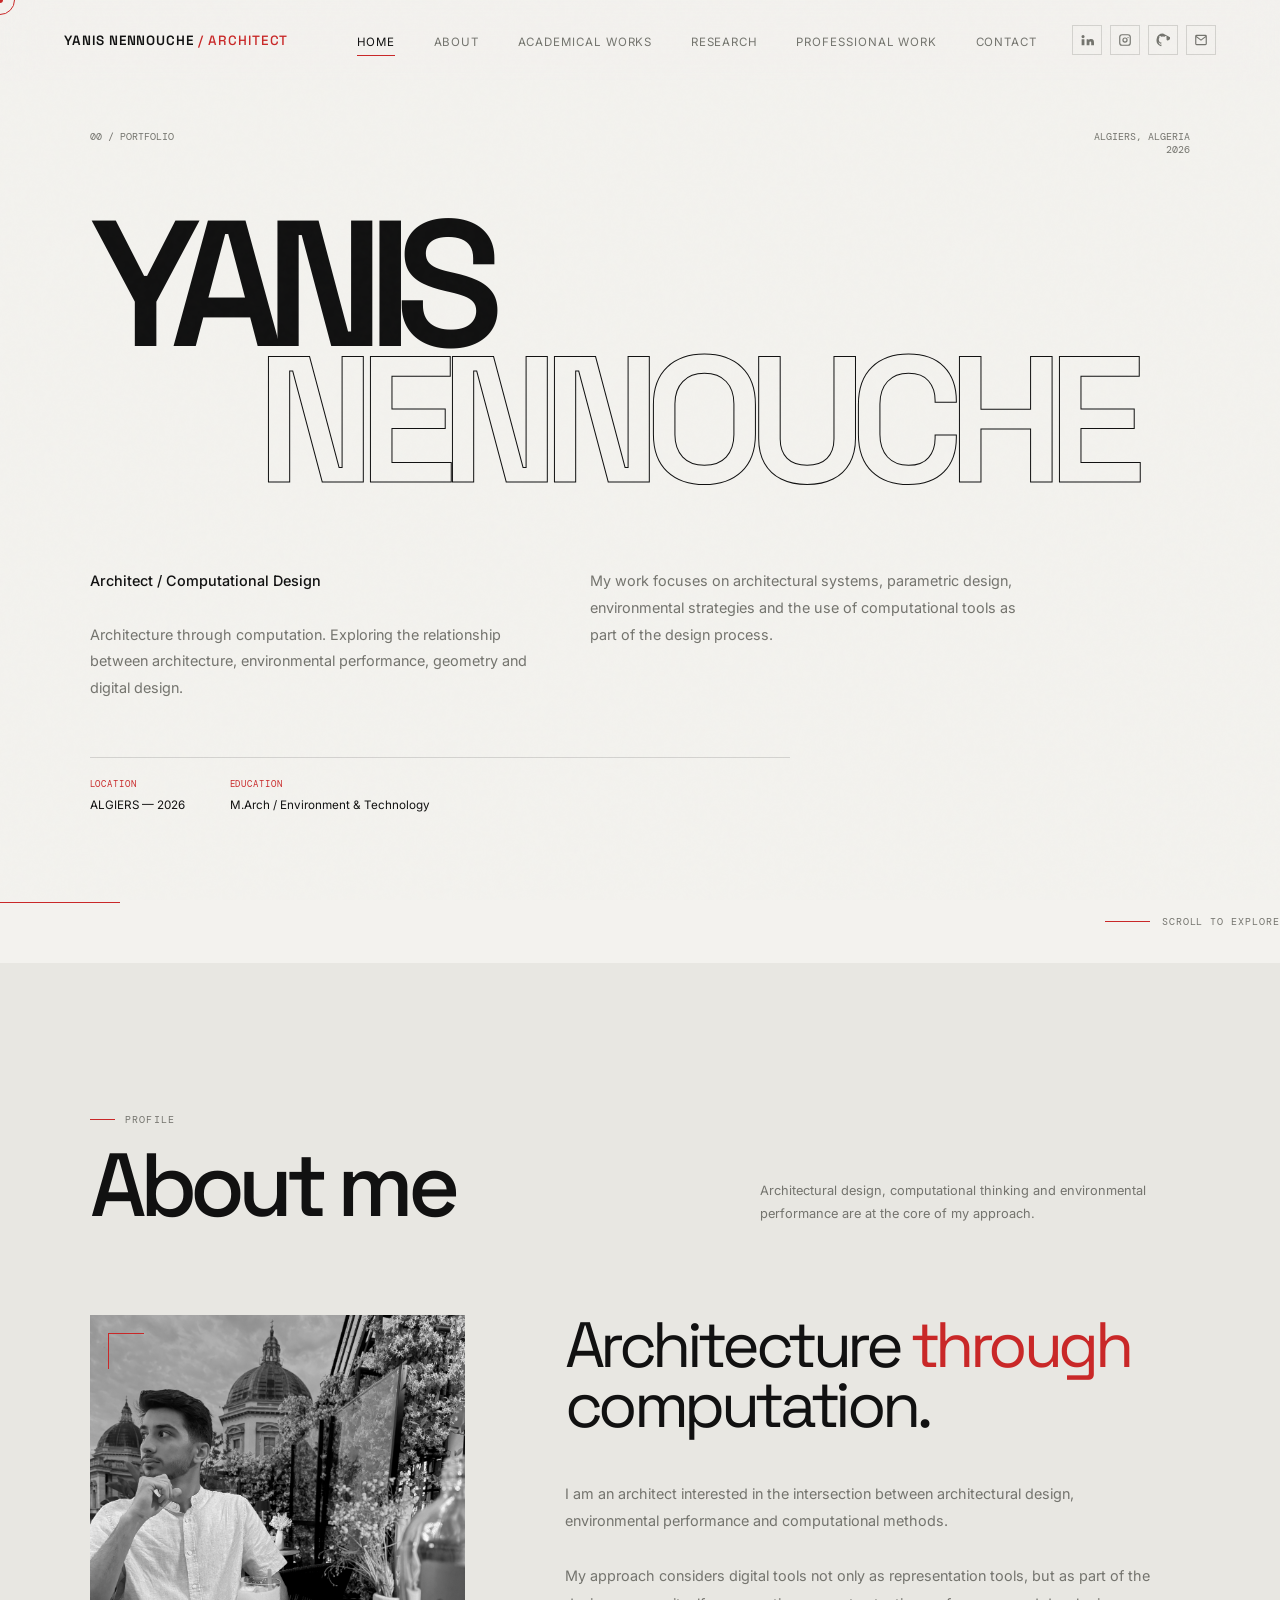
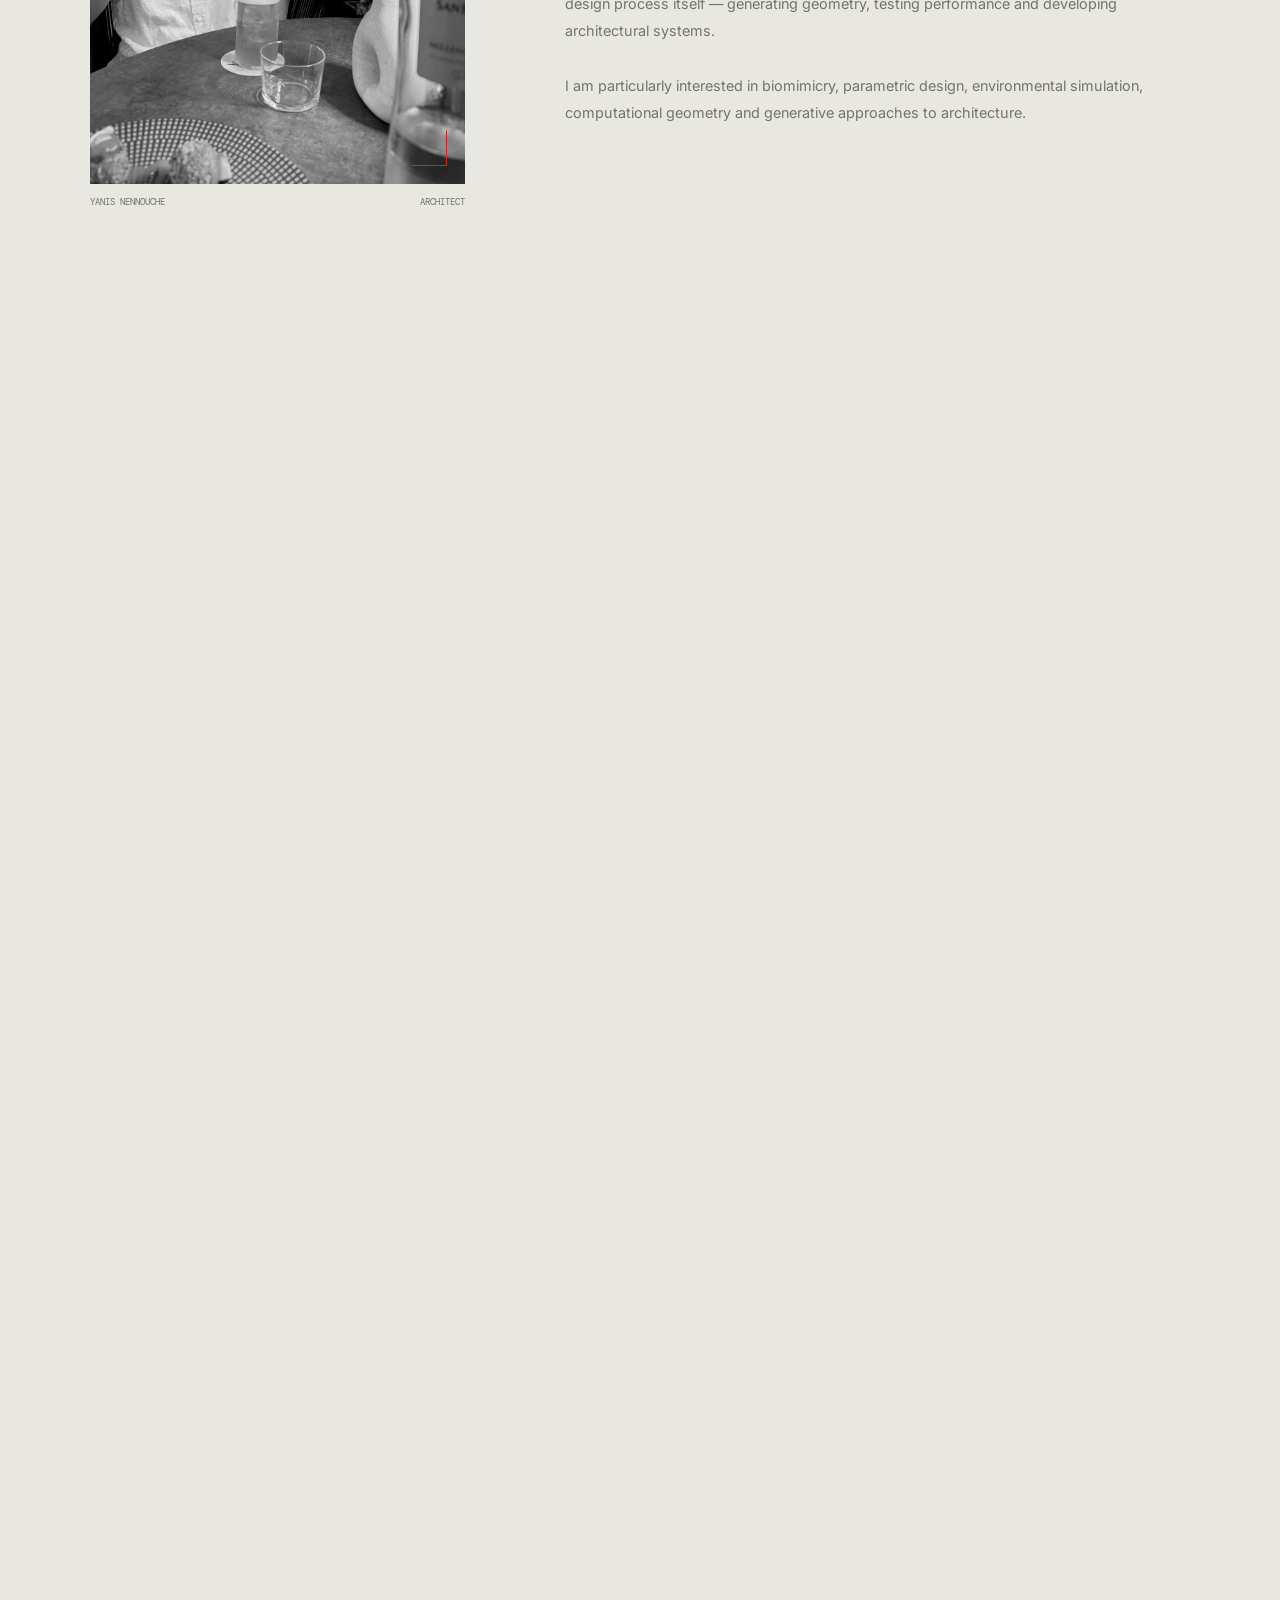
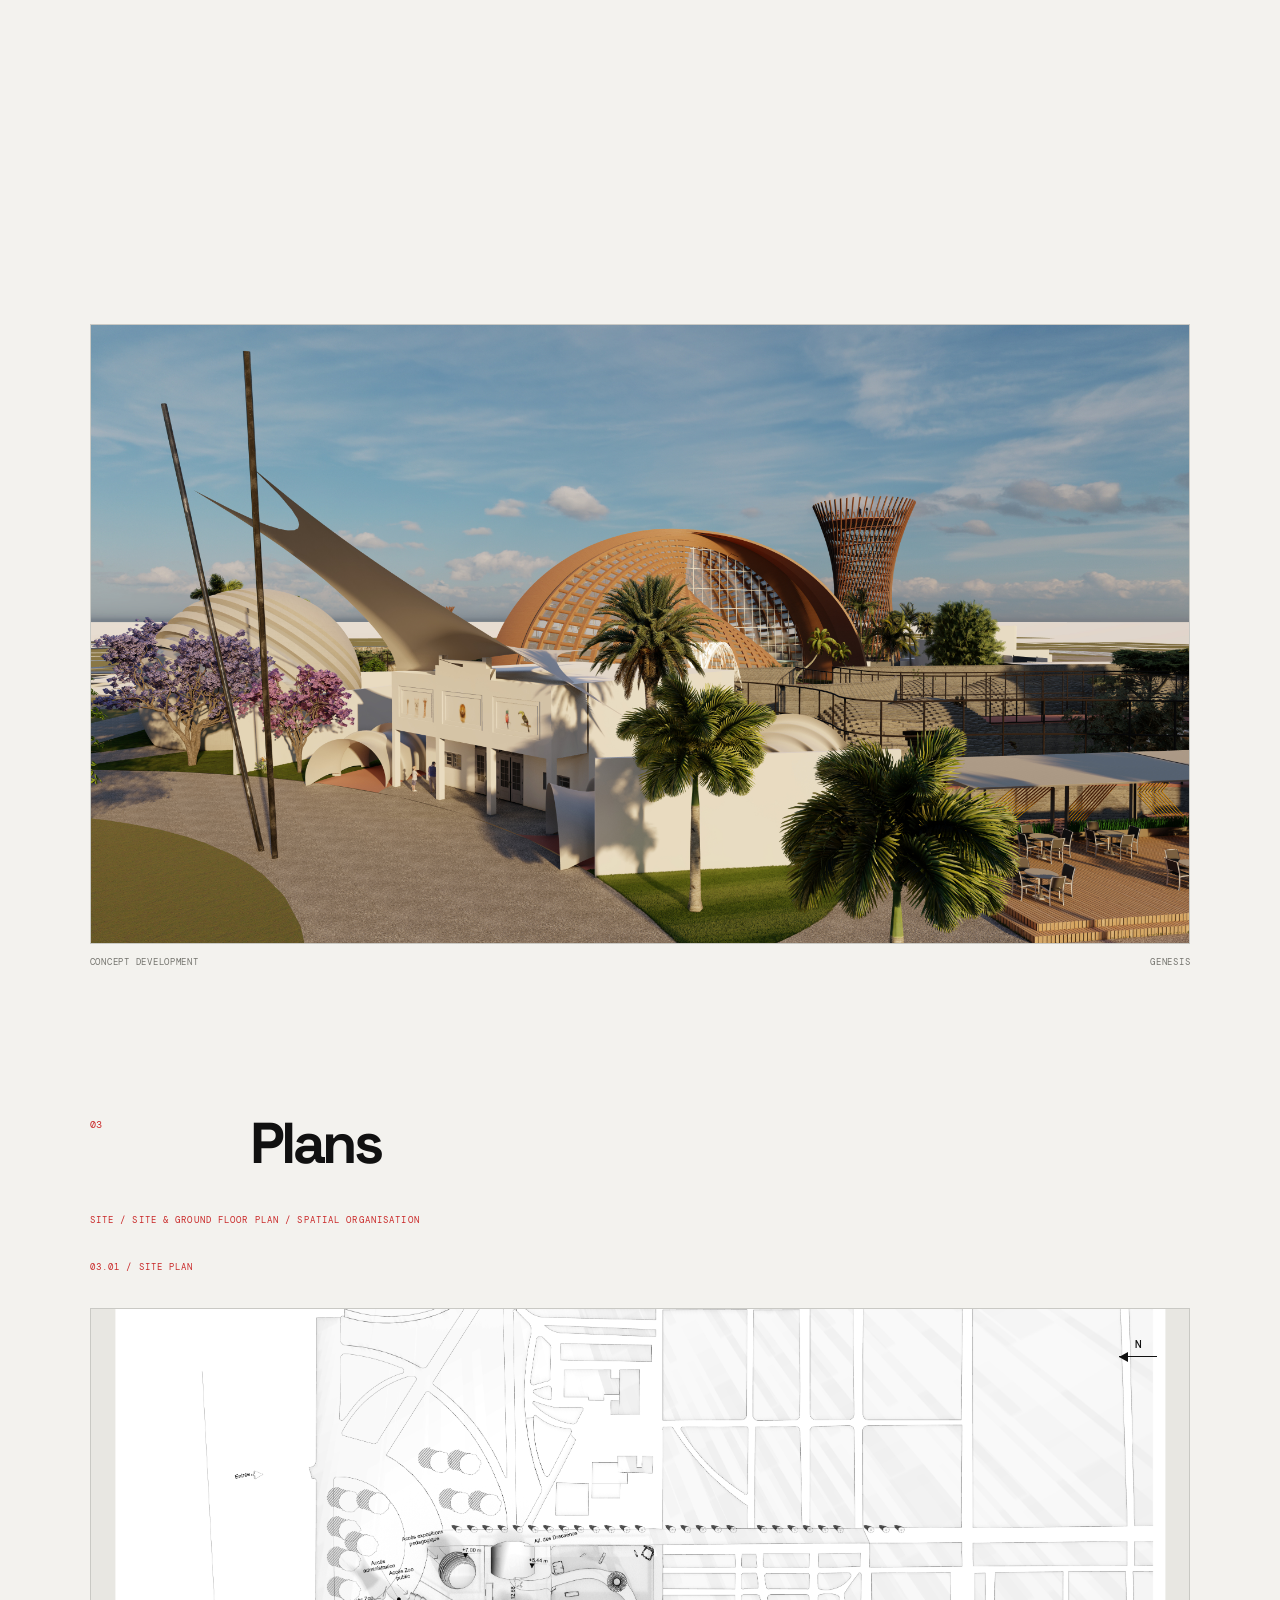
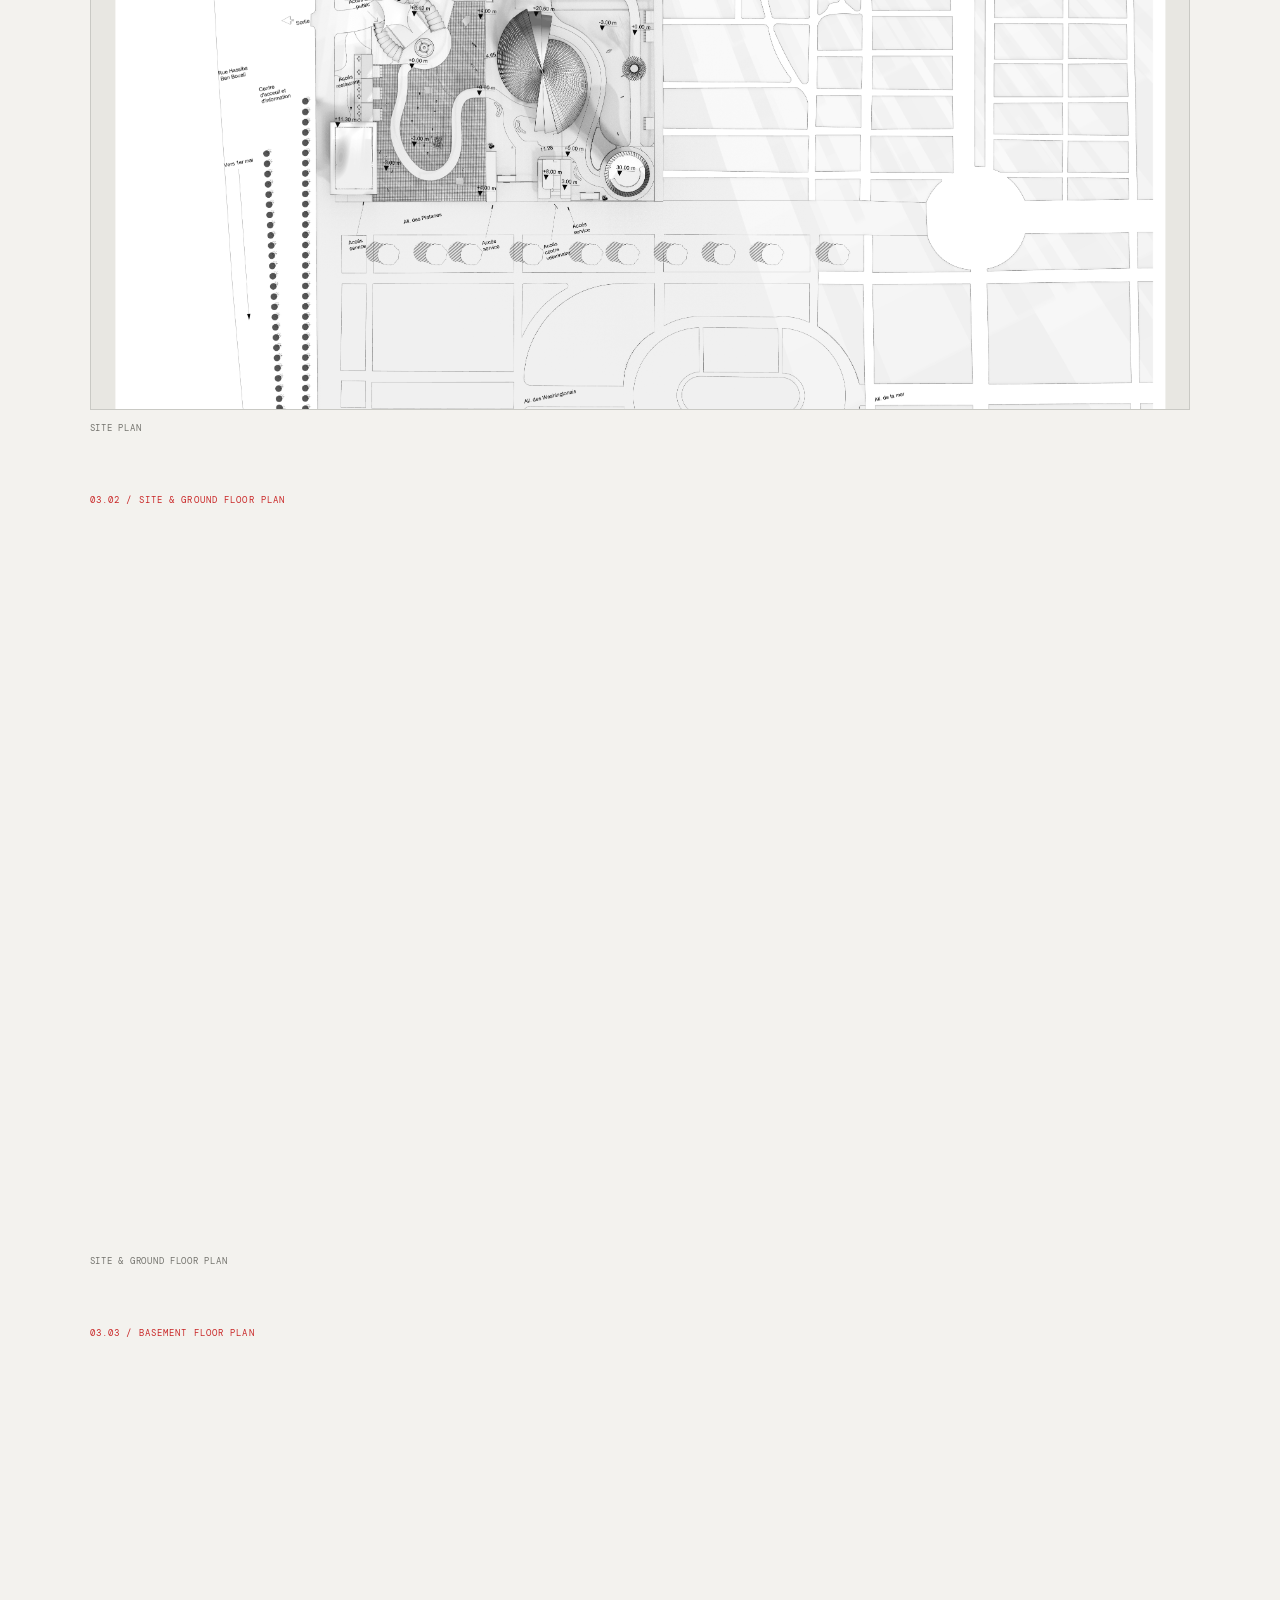
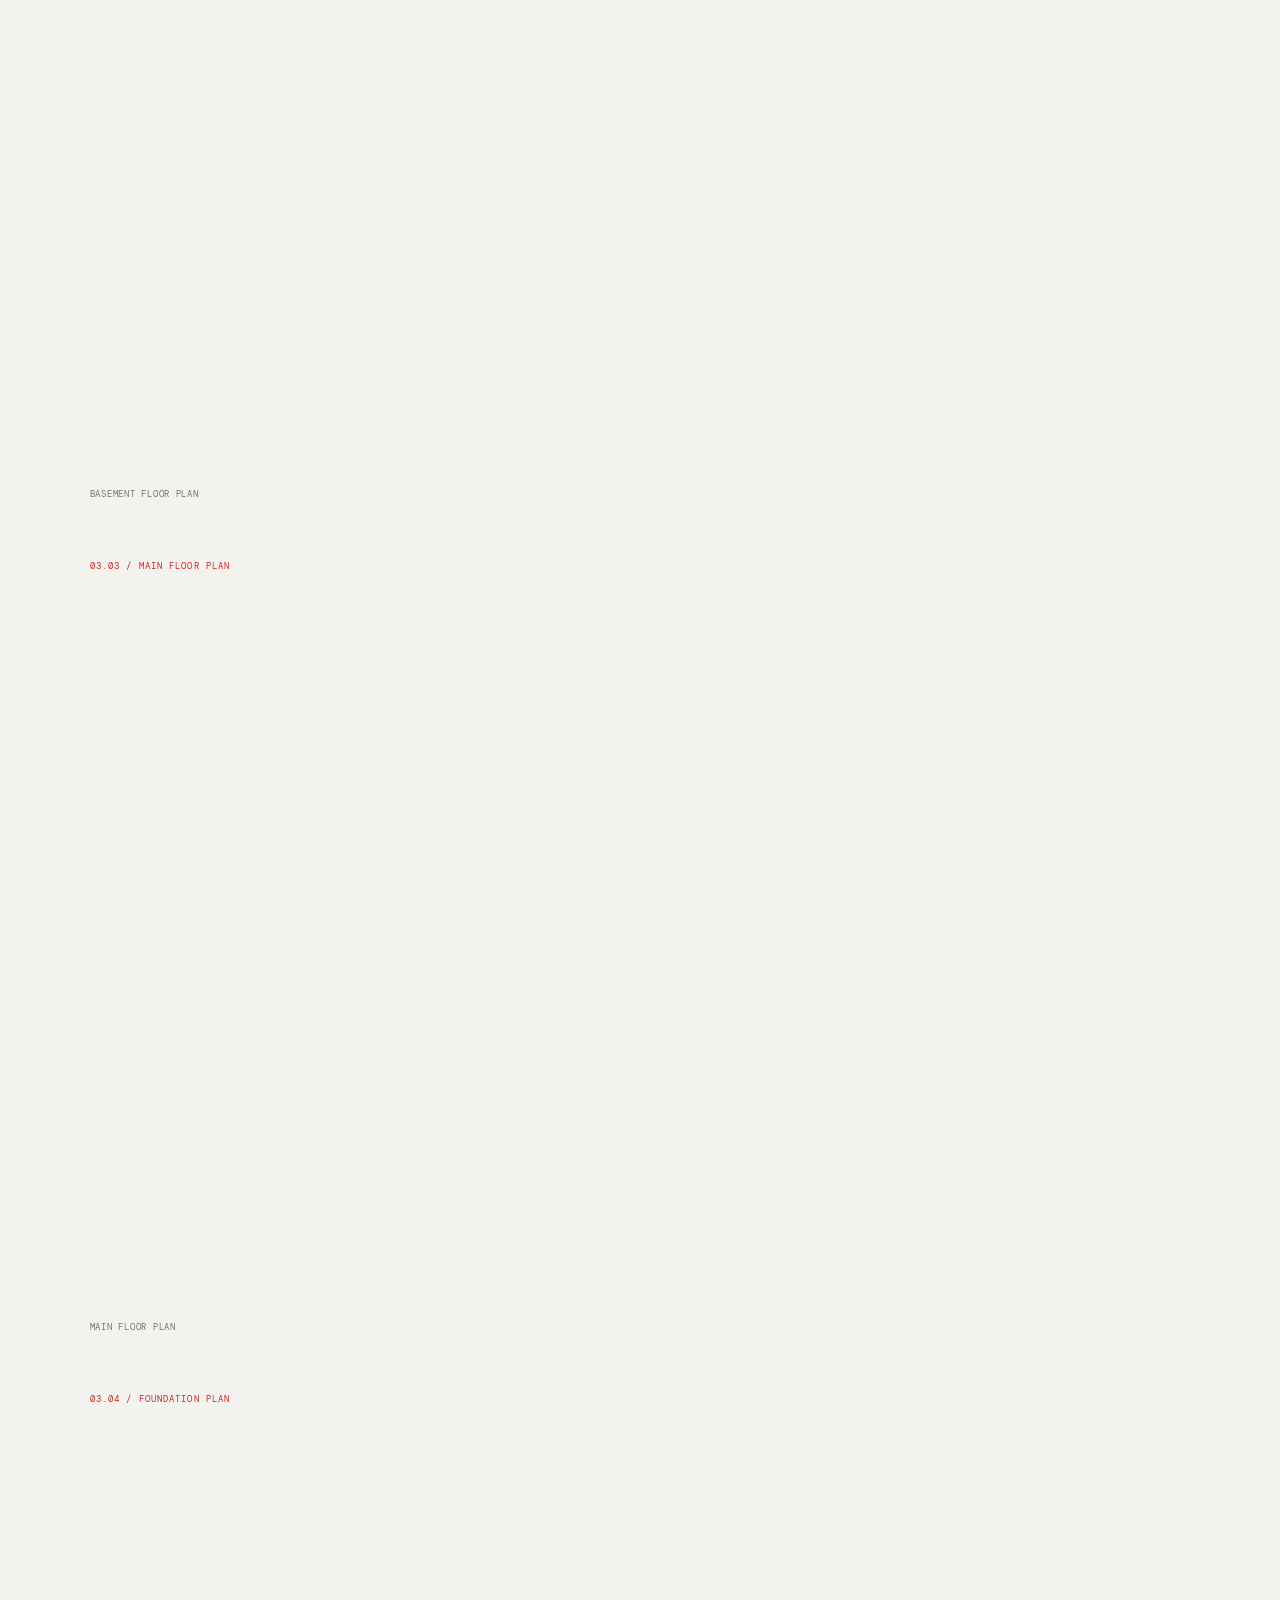
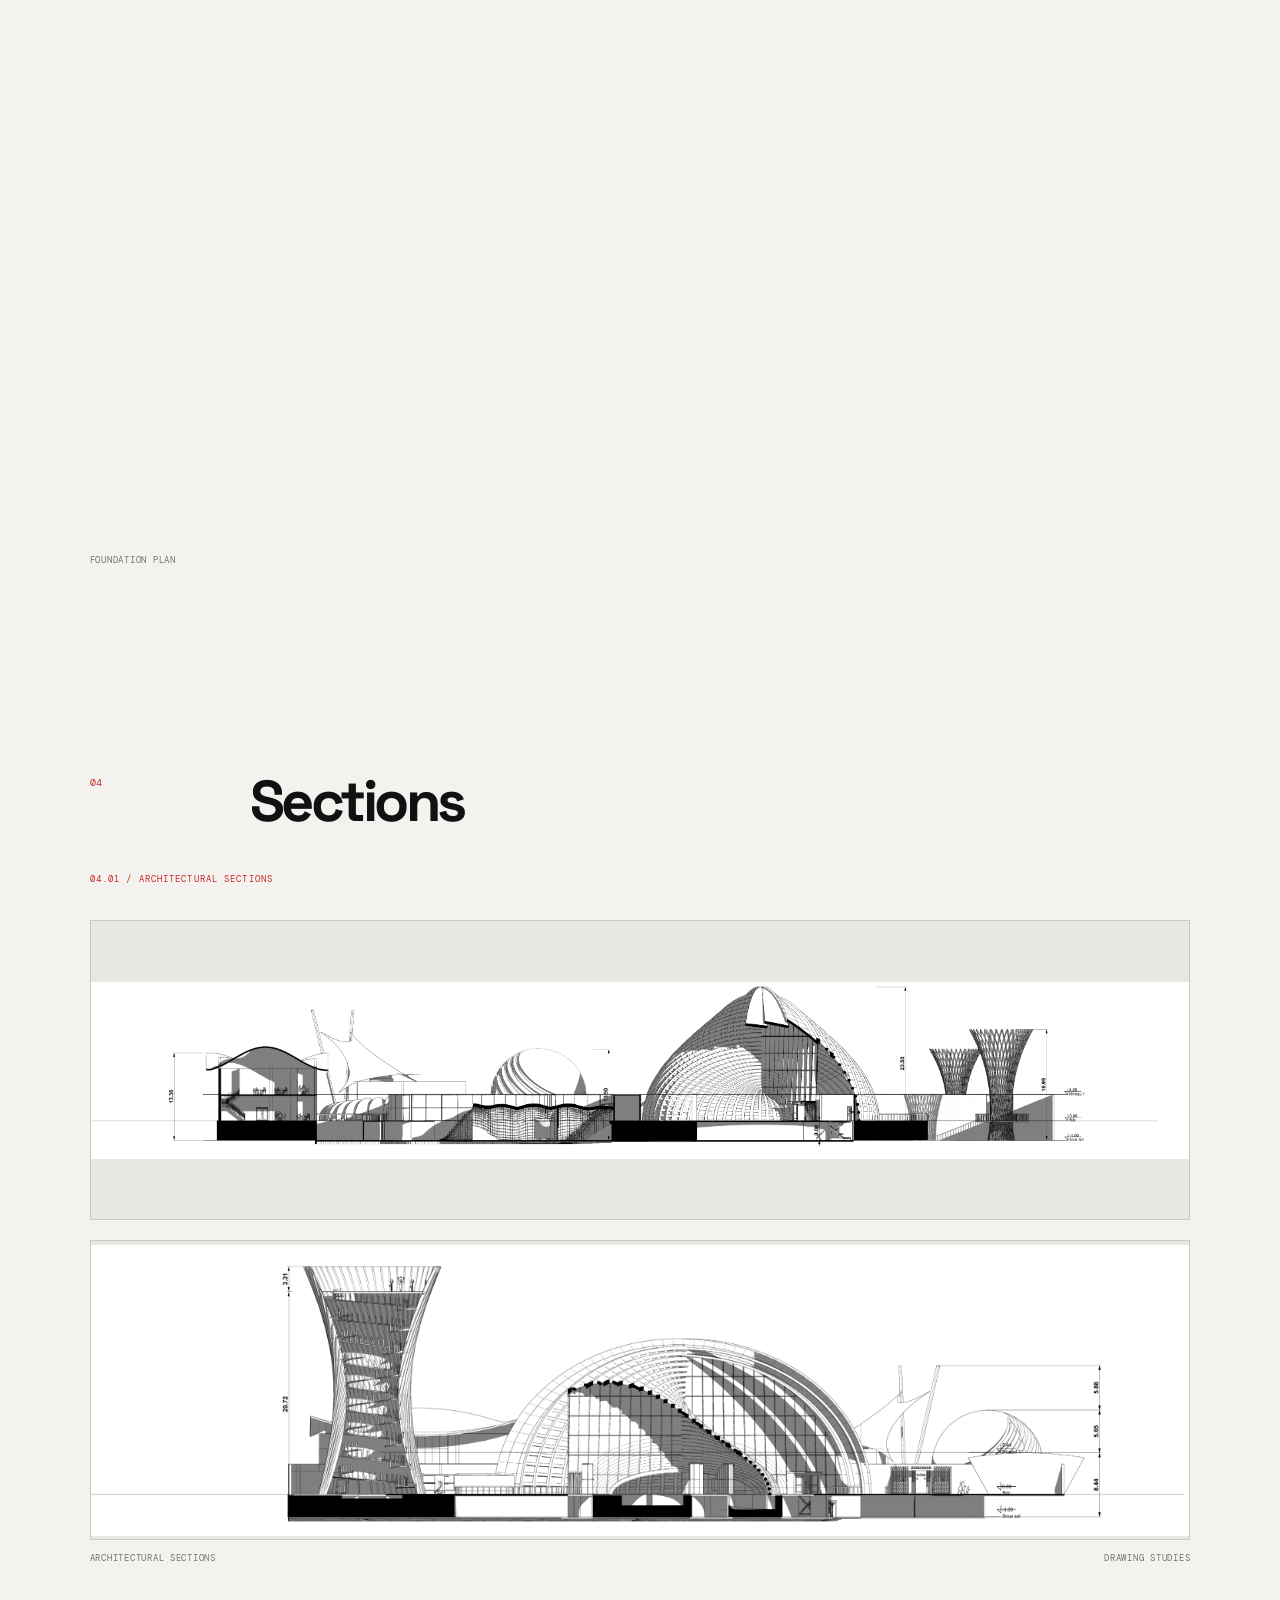
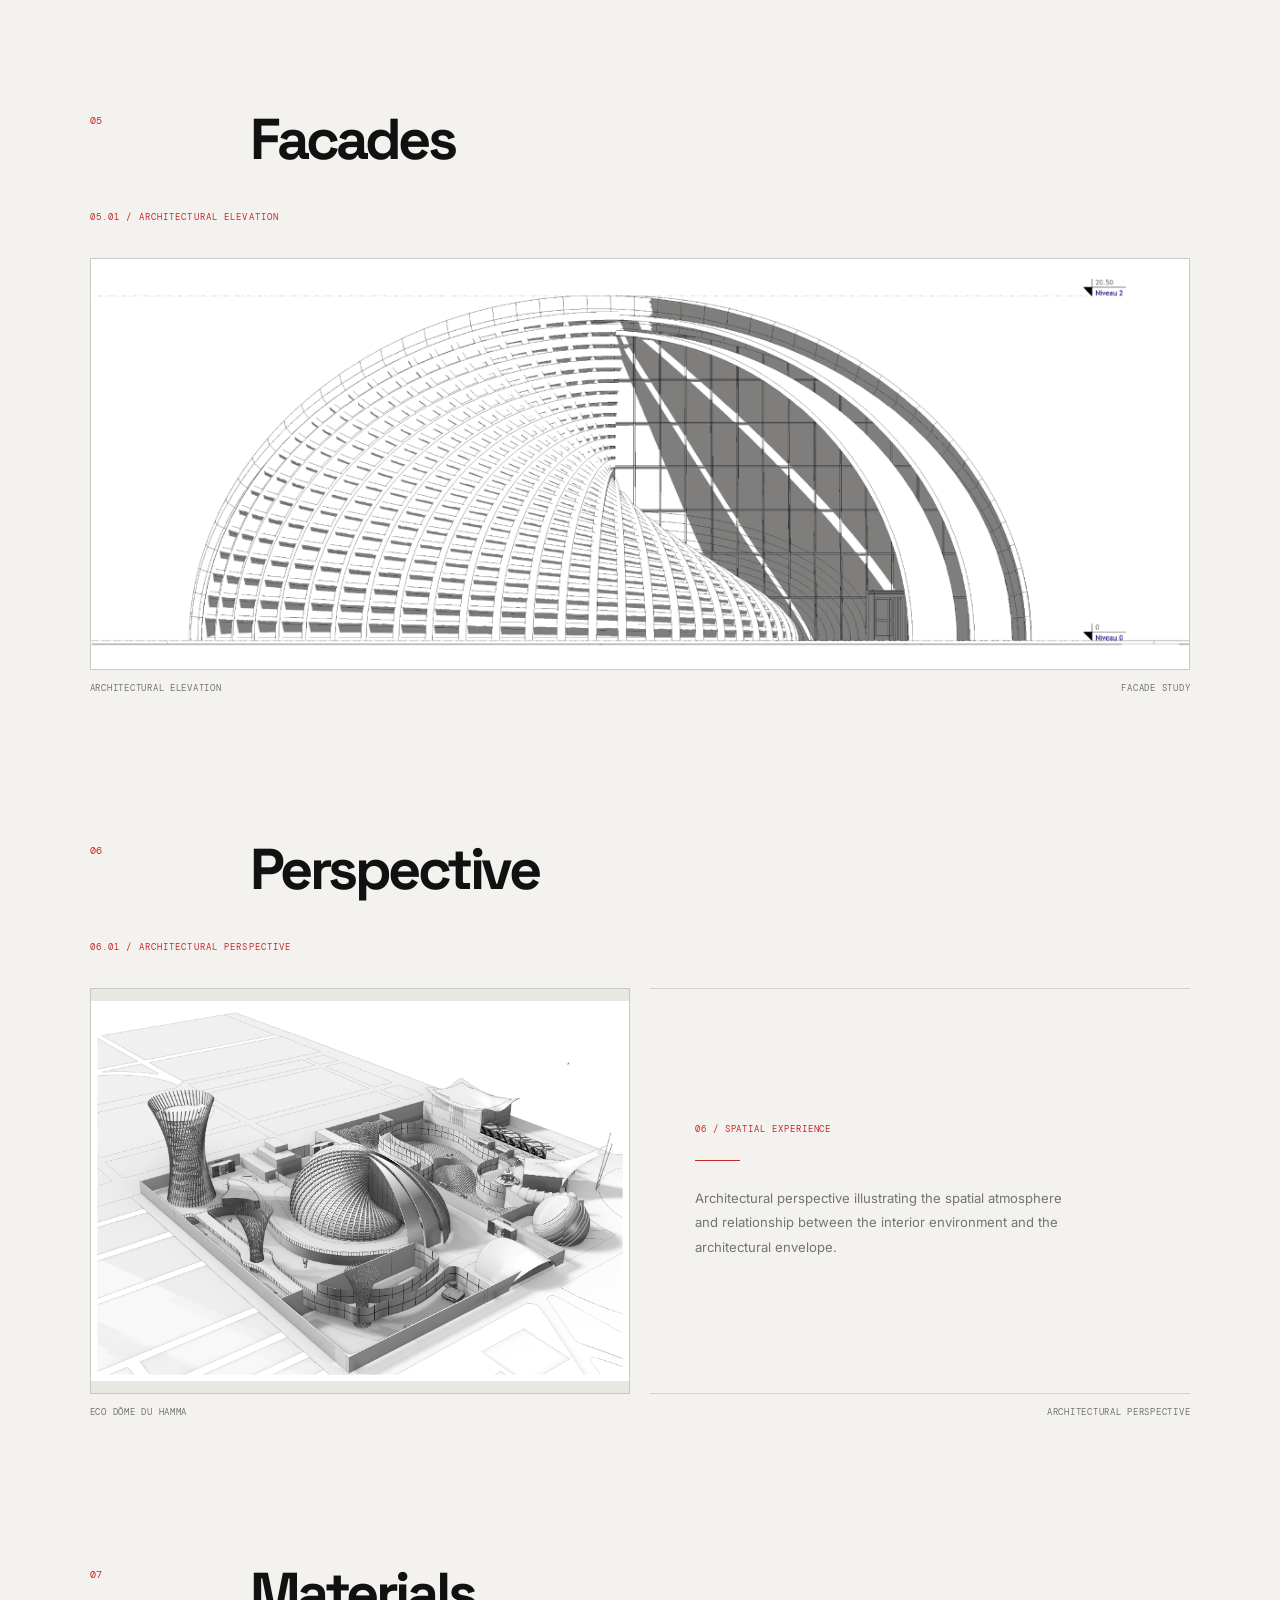
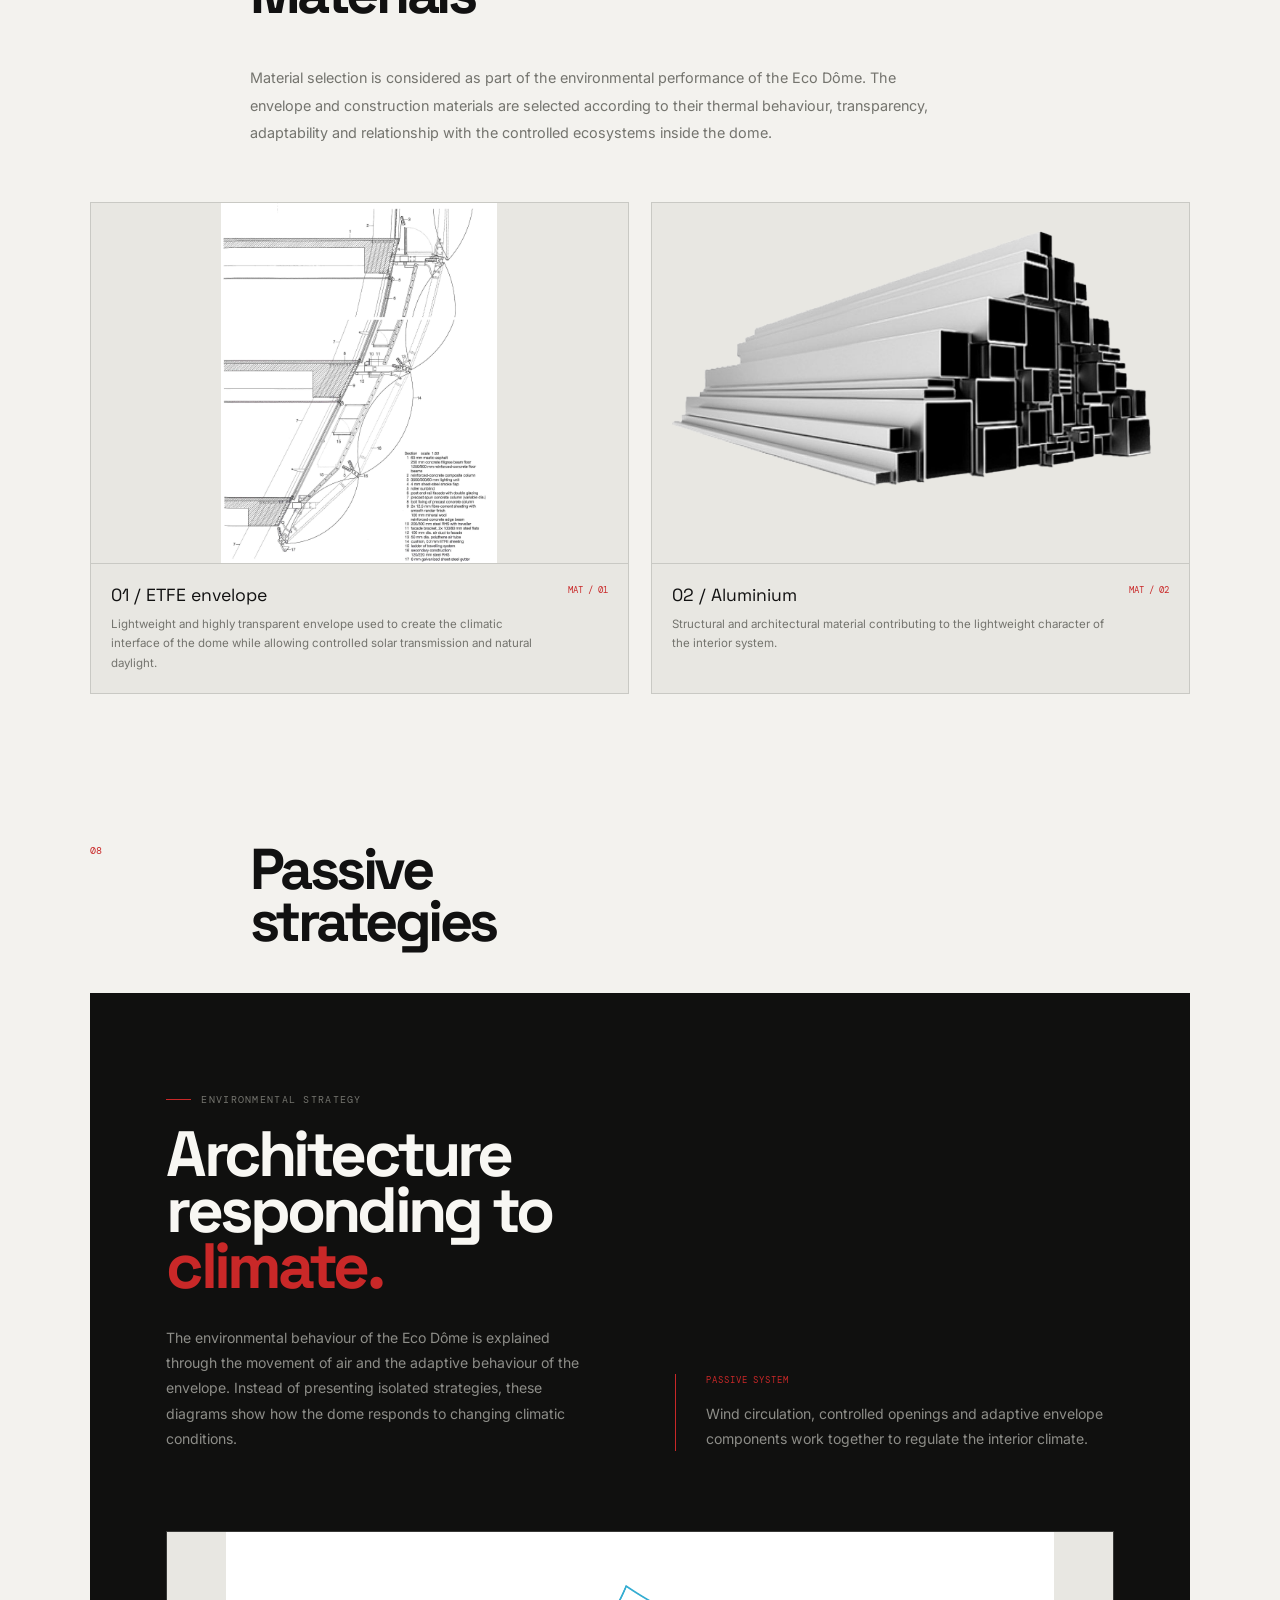
==== commit 35dde1a0: "Update Portfolio.html" ====
--- a/Portfolio.html
+++ b/Portfolio.html
@@ -21,8 +21,4574 @@
     rel="stylesheet"
 >
 
-<link rel="stylesheet" href="css/style.css">
-
+<style>
+
+/* =========================================================
+   DESIGN SYSTEM
+========================================================= */
+
+:root{
+
+    --bg:#F3F2EE;
+    --bg-soft:#E8E7E2;
+
+    --dark:#10100F;
+    --dark-soft:#181816;
+
+    --text:#111111;
+    --muted:#74746E;
+
+    --line:rgba(17,17,17,.14);
+    --line-dark:rgba(255,255,255,.14);
+
+    --red:#C92828;
+    --red-dark:#961E1E;
+
+    --white:#F8F7F3;
+
+    --sans:"Inter",sans-serif;
+    --display:"Space Grotesk",sans-serif;
+    --mono:"DM Mono",monospace;
+
+    --max-width:1500px;
+}
+
+
+/* =========================================================
+   RESET
+========================================================= */
+
+*{
+    box-sizing:border-box;
+    margin:0;
+    padding:0;
+}
+
+html{
+    scroll-behavior:smooth;
+    background:var(--bg);
+}
+
+body{
+    background:var(--bg);
+    color:var(--text);
+    font-family:var(--sans);
+    overflow-x:hidden;
+}
+
+img{
+    max-width:100%;
+    display:block;
+}
+
+a{
+    color:inherit;
+    text-decoration:none;
+}
+
+button{
+    font-family:inherit;
+}
+
+
+/* =========================================================
+   GRAIN
+========================================================= */
+
+body::before{
+
+    content:"";
+
+    position:fixed;
+
+    inset:0;
+
+    pointer-events:none;
+
+    z-index:9999;
+
+    opacity:.025;
+
+    background-image:url(
+        "data:image/svg+xml,%3Csvg viewBox='0 0 160 160' xmlns='http://www.w3.org/2000/svg'%3E%3Cfilter id='n'%3E%3CfeTurbulence type='fractalNoise' baseFrequency='.8' numOctaves='3' stitchTiles='stitch'/%3E%3C/filter%3E%3Crect width='100%25' height='100%25' filter='url(%23n)' opacity='.7'/%3E%3C/svg%3E"
+    );
+}
+
+
+/* =========================================================
+   SCROLLBAR
+========================================================= */
+
+::-webkit-scrollbar{
+    width:7px;
+}
+
+::-webkit-scrollbar-track{
+    background:var(--bg);
+}
+
+::-webkit-scrollbar-thumb{
+    background:#B8B7B2;
+}
+
+::-webkit-scrollbar-thumb:hover{
+    background:var(--red);
+}
+
+
+/* =========================================================
+   CURSOR
+========================================================= */
+
+.cursor,
+.cursor-ring{
+
+    position:fixed;
+
+    pointer-events:none;
+
+    z-index:10000;
+
+    transform:translate(-50%,-50%);
+
+    opacity:0;
+}
+
+.cursor{
+
+    width:6px;
+    height:6px;
+
+    background:var(--red);
+
+    border-radius:50%;
+}
+
+.cursor-ring{
+
+    width:30px;
+    height:30px;
+
+    border:1px solid var(--red);
+
+    border-radius:50%;
+
+    transition:
+        width .25s ease,
+        height .25s ease,
+        background .25s ease;
+}
+
+@media(pointer:fine){
+
+    body.has-cursor .cursor,
+    body.has-cursor .cursor-ring{
+        opacity:1;
+    }
+
+}
+
+
+/* =========================================================
+   NAVIGATION
+========================================================= */
+
+nav{
+
+    position:fixed;
+
+    top:0;
+    left:0;
+
+    width:100%;
+
+    z-index:900;
+
+    padding:
+        25px
+        clamp(22px,5vw,70px);
+
+    display:flex;
+
+    justify-content:space-between;
+    align-items:center;
+
+    background:rgba(243,242,238,.86);
+
+    backdrop-filter:blur(18px);
+
+    border-bottom:1px solid transparent;
+
+    transition:
+        padding .35s ease,
+        border-color .35s ease;
+}
+
+nav.scrolled{
+
+    padding-top:15px;
+    padding-bottom:15px;
+
+    border-color:var(--line);
+}
+
+
+.logo{
+
+    font-family:var(--display);
+
+    font-weight:600;
+
+    font-size:.84rem;
+
+    letter-spacing:.07em;
+
+    white-space:nowrap;
+}
+
+.logo span{
+
+    color:var(--red);
+
+    font-weight:500;
+}
+
+
+.nav-right{
+
+    display:flex;
+
+    align-items:center;
+
+    gap:35px;
+}
+
+
+.nav-links{
+
+    display:flex;
+
+    gap:clamp(20px,3vw,42px);
+
+    list-style:none;
+}
+
+.nav-links a{
+
+    position:relative;
+
+    font-size:.72rem;
+
+    letter-spacing:.08em;
+
+    text-transform:uppercase;
+
+    color:var(--muted);
+
+    transition:color .25s ease;
+}
+
+.nav-links a::after{
+
+    content:"";
+
+    position:absolute;
+
+    left:0;
+    bottom:-7px;
+
+    width:0;
+    height:1px;
+
+    background:var(--red);
+
+    transition:width .25s ease;
+}
+
+.nav-links a:hover,
+.nav-links a.active{
+
+    color:var(--text);
+}
+
+.nav-links a:hover::after,
+.nav-links a.active::after{
+
+    width:100%;
+}
+
+
+/* =========================================================
+   SOCIAL ICONS
+========================================================= */
+
+.socials{
+
+    display:flex;
+
+    align-items:center;
+
+    gap:8px;
+}
+
+.social-link{
+
+    width:30px;
+    height:30px;
+
+    display:flex;
+
+    align-items:center;
+    justify-content:center;
+
+    border:1px solid var(--line);
+
+    color:var(--muted);
+
+    transition:
+        color .25s ease,
+        border-color .25s ease,
+        transform .25s ease;
+}
+
+.social-link svg{
+
+    width:14px;
+    height:14px;
+
+    fill:currentColor;
+}
+
+.social-link:hover{
+
+    color:var(--red);
+
+    border-color:var(--red);
+
+    transform:translateY(-3px);
+}
+
+
+/* =========================================================
+   MENU
+========================================================= */
+
+.menu-btn{
+
+    display:none;
+
+    border:0;
+
+    background:none;
+
+    font-size:1.5rem;
+
+    cursor:pointer;
+}
+
+
+/* =========================================================
+   GLOBAL
+========================================================= */
+
+section{
+
+    position:relative;
+
+    width:100%;
+
+    padding:
+        150px
+        clamp(22px,7vw,110px);
+}
+
+.container{
+
+    width:100%;
+
+    max-width:var(--max-width);
+
+    margin:auto;
+}
+
+
+/* =========================================================
+   TYPOGRAPHY
+========================================================= */
+
+.eyebrow{
+
+    display:flex;
+
+    align-items:center;
+
+    gap:10px;
+
+    font-family:var(--mono);
+
+    font-size:.62rem;
+
+    text-transform:uppercase;
+
+    letter-spacing:.13em;
+
+    color:var(--muted);
+}
+
+.eyebrow::before{
+
+    content:"";
+
+    width:25px;
+    height:1px;
+
+    background:var(--red);
+}
+
+
+.section-title{
+
+    margin-top:20px;
+
+    font-family:var(--display);
+
+    font-weight:500;
+
+    font-size:clamp(3.2rem,7vw,7rem);
+
+    letter-spacing:-.075em;
+
+    line-height:.88;
+}
+
+.red{
+    color:var(--red);
+}
+
+.outline{
+
+    color:transparent;
+
+    -webkit-text-stroke:
+        1px rgba(17,17,17,.45);
+}
+
+
+/* =========================================================
+   HERO
+========================================================= */
+
+#hero{
+
+    min-height:100vh;
+
+    padding-top:130px;
+
+    display:flex;
+
+    align-items:center;
+
+    overflow:hidden;
+}
+
+.hero-container{
+
+    width:100%;
+
+    max-width:var(--max-width);
+
+    margin:auto;
+}
+
+.hero-top{
+
+    display:flex;
+
+    justify-content:space-between;
+
+    align-items:flex-start;
+
+    margin-bottom:60px;
+}
+
+.hero-index,
+.hero-location{
+
+    font-family:var(--mono);
+
+    font-size:.63rem;
+
+    color:var(--muted);
+}
+
+.hero-location{
+    text-align:right;
+}
+
+
+.hero-title{
+
+    font-family:var(--display);
+
+    font-weight:600;
+
+    font-size:
+        clamp(5rem,14vw,14rem);
+
+    line-height:.76;
+
+    letter-spacing:-.1em;
+
+    position:relative;
+
+    z-index:2;
+}
+
+.hero-title .last{
+
+    margin-left:13vw;
+
+    color:transparent;
+
+    -webkit-text-stroke:1px var(--text);
+}
+
+
+.hero-subtitle{
+
+    display:grid;
+
+    grid-template-columns:
+        1fr 1fr;
+
+    gap:50px;
+
+    margin-top:80px;
+
+    max-width:950px;
+}
+
+.hero-subtitle p{
+
+    max-width:500px;
+
+    color:var(--muted);
+
+    font-size:.9rem;
+
+    line-height:1.85;
+}
+
+.hero-subtitle strong{
+
+    color:var(--text);
+
+    font-weight:500;
+}
+
+
+/* =========================================================
+   HERO INFO
+========================================================= */
+
+.hero-info{
+
+    display:flex;
+
+    align-items:center;
+
+    gap:45px;
+
+    margin-top:55px;
+
+    padding-top:20px;
+
+    border-top:1px solid var(--line);
+
+    max-width:700px;
+}
+
+.hero-info-item{
+
+    display:flex;
+
+    flex-direction:column;
+
+    gap:7px;
+}
+
+.hero-info-label{
+
+    font-family:var(--mono);
+
+    font-size:.55rem;
+
+    text-transform:uppercase;
+
+    letter-spacing:.1em;
+
+    color:var(--red);
+}
+
+.hero-info-value{
+
+    font-size:.73rem;
+
+    line-height:1.4;
+}
+
+.hero-red-line{
+
+    position:absolute;
+
+    left:0;
+
+    bottom:60px;
+
+    width:120px;
+
+    height:1px;
+
+    background:var(--red);
+}
+
+.scroll-indicator{
+
+    position:absolute;
+
+    right:0;
+
+    bottom:35px;
+
+    display:flex;
+
+    align-items:center;
+
+    gap:12px;
+
+    font-family:var(--mono);
+
+    font-size:.6rem;
+
+    text-transform:uppercase;
+
+    letter-spacing:.1em;
+
+    color:var(--muted);
+}
+
+.scroll-indicator span{
+
+    width:45px;
+
+    height:1px;
+
+    background:var(--red);
+}
+
+
+/* =========================================================
+   ABOUT
+========================================================= */
+
+#about{
+
+    background:var(--bg-soft);
+}
+
+.about-top{
+
+    display:flex;
+
+    justify-content:space-between;
+
+    align-items:flex-end;
+
+    margin-bottom:90px;
+}
+
+.about-top-copy{
+
+    max-width:430px;
+
+    font-size:.8rem;
+
+    line-height:1.8;
+
+    color:var(--muted);
+}
+
+.about-grid{
+
+    display:grid;
+
+    grid-template-columns:
+        .75fr 1.25fr;
+
+    gap:100px;
+
+    align-items:start;
+}
+
+
+/* =========================================================
+   ABOUT PHOTO
+========================================================= */
+
+.about-photo{
+
+    position:sticky;
+
+    top:120px;
+}
+
+.about-photo-frame{
+
+    position:relative;
+
+    overflow:hidden;
+
+    background:#D8D7D2;
+}
+
+.about-photo img{
+
+    width:100%;
+
+    aspect-ratio:4/5;
+
+    object-fit:cover;
+
+    filter:grayscale(100%);
+
+    transition:
+        filter .6s ease,
+        transform .8s ease;
+}
+
+.about-photo:hover img{
+
+    filter:grayscale(0%);
+
+    transform:scale(1.02);
+}
+
+.about-photo-frame::before{
+
+    content:"";
+
+    position:absolute;
+
+    top:18px;
+    left:18px;
+
+    width:35px;
+    height:35px;
+
+    border-top:1px solid var(--red);
+    border-left:1px solid var(--red);
+
+    z-index:2;
+}
+
+.about-photo-frame::after{
+
+    content:"";
+
+    position:absolute;
+
+    right:18px;
+    bottom:18px;
+
+    width:35px;
+    height:35px;
+
+    border-right:1px solid var(--red);
+    border-bottom:1px solid var(--red);
+
+    z-index:2;
+}
+
+.about-photo-caption{
+
+    display:flex;
+
+    justify-content:space-between;
+
+    padding-top:12px;
+
+    font-family:var(--mono);
+
+    font-size:.58rem;
+
+    text-transform:uppercase;
+
+    color:var(--muted);
+}
+
+
+/* =========================================================
+   ABOUT TEXT
+========================================================= */
+
+.about-main{
+
+    max-width:750px;
+}
+
+.about-statement{
+
+    font-family:var(--display);
+
+    font-size:
+        clamp(2.5rem,5vw,5.5rem);
+
+    line-height:.94;
+
+    letter-spacing:-.07em;
+}
+
+.about-statement span{
+
+    color:var(--red);
+}
+
+.about-copy{
+
+    margin-top:45px;
+
+    max-width:600px;
+
+    color:var(--muted);
+
+    font-size:.9rem;
+
+    line-height:1.9;
+}
+
+
+/* =========================================================
+   PROFILE INFO
+========================================================= */
+
+.profile-info{
+
+    margin-top:65px;
+
+    border-top:1px solid var(--line);
+
+    border-bottom:1px solid var(--line);
+}
+
+.profile-row{
+
+    display:grid;
+
+    grid-template-columns:
+        150px 1fr;
+
+    padding:20px 0;
+
+    border-bottom:1px solid var(--line);
+}
+
+.profile-row:last-child{
+    border-bottom:0;
+}
+
+.profile-label{
+
+    font-family:var(--mono);
+
+    font-size:.58rem;
+
+    letter-spacing:.1em;
+
+    text-transform:uppercase;
+
+    color:var(--red);
+}
+
+.profile-value{
+
+    font-size:.78rem;
+
+    line-height:1.7;
+}
+
+
+/* =========================================================
+   SKILLS
+========================================================= */
+
+.skills-section{
+
+    margin-top:70px;
+}
+
+.skills-title{
+
+    font-family:var(--display);
+
+    font-size:1.2rem;
+
+    margin-bottom:20px;
+}
+
+.skills{
+
+    display:grid;
+
+    grid-template-columns:
+        repeat(2,1fr);
+
+    border-top:1px solid var(--line);
+}
+
+.skill{
+
+    padding:15px 0;
+
+    border-bottom:1px solid var(--line);
+
+    font-size:.76rem;
+
+    color:var(--muted);
+
+    transition:
+        color .25s ease,
+        padding-left .25s ease;
+}
+
+.skill:hover{
+
+    color:var(--red);
+
+    padding-left:8px;
+}
+
+
+/* =========================================================
+   CV
+========================================================= */
+
+.cv-section{
+
+    margin-top:75px;
+
+    padding-top:30px;
+
+    border-top:1px solid var(--line);
+}
+
+.cv-header{
+
+    display:flex;
+
+    justify-content:space-between;
+
+    align-items:center;
+
+    margin-bottom:20px;
+}
+
+.cv-label{
+
+    font-family:var(--mono);
+
+    font-size:.62rem;
+
+    letter-spacing:.1em;
+
+    text-transform:uppercase;
+
+    color:var(--red);
+}
+
+.cv-preview{
+
+    width:100%;
+
+    height:700px;
+
+    background:#FFFFFF;
+
+    border:1px solid var(--line);
+
+    overflow:hidden;
+
+    display:flex;
+
+    justify-content:center;
+
+    align-items:flex-start;
+
+    padding:0;
+}
+
+.cv-preview iframe{
+
+    width:100%;
+
+    height:100%;
+
+    border:0;
+
+    background:#FFFFFF;
+}
+
+
+/* =========================================================
+   BUTTON
+========================================================= */
+
+.button{
+
+    display:inline-flex;
+
+    align-items:center;
+
+    justify-content:center;
+
+    min-height:45px;
+
+    padding:0 20px;
+
+    border:1px solid var(--line);
+
+    font-size:.68rem;
+
+    text-transform:uppercase;
+
+    letter-spacing:.08em;
+
+    transition:
+        background .25s ease,
+        color .25s ease,
+        border-color .25s ease,
+        transform .25s ease;
+}
+
+.button:hover{
+
+    transform:translateY(-3px);
+
+    border-color:var(--red);
+
+    color:var(--red);
+}
+
+.button.red{
+
+    background:var(--red);
+
+    border-color:var(--red);
+
+    color:white;
+}
+
+.button.red:hover{
+
+    background:var(--red-dark);
+
+    color:white;
+}
+
+.cv-actions{
+
+    display:flex;
+
+    justify-content:flex-end;
+
+    margin-top:15px;
+}
+
+
+/* =========================================================
+   ACADEMICAL WORKS
+========================================================= */
+
+#work{
+
+    background:var(--dark);
+
+    color:var(--white);
+}
+
+#work .eyebrow{
+    color:#999994;
+}
+
+#work .section-title{
+    color:var(--white);
+}
+
+.work-heading{
+
+    display:grid;
+
+    grid-template-columns:
+        1fr 1fr;
+
+    gap:80px;
+
+    align-items:end;
+
+    margin-bottom:100px;
+}
+
+.work-intro{
+
+    max-width:500px;
+
+    color:#8E8E89;
+
+    font-size:.88rem;
+
+    line-height:1.85;
+}
+
+
+/* =========================================================
+   FEATURED PROJECT
+========================================================= */
+
+.featured-project{
+
+    position:relative;
+
+    margin-bottom:140px;
+
+    cursor:pointer;
+}
+
+.featured-image{
+
+    position:relative;
+
+    width:100%;
+
+    aspect-ratio:16/8;
+
+    overflow:hidden;
+
+    background:#1C1C1A;
+
+    cursor:pointer;
+}
+
+.featured-image img{
+
+    width:100%;
+    height:100%;
+
+    object-fit:cover;
+
+    filter:grayscale(40%);
+
+    transition:
+        transform 1s cubic-bezier(.2,.7,.2,1),
+        filter .7s ease;
+}
+
+.featured-project:hover .featured-image img{
+
+    transform:scale(1.035);
+
+    filter:grayscale(0%);
+}
+
+.featured-image::after{
+
+    content:"";
+
+    position:absolute;
+
+    inset:18px;
+
+    border:1px solid rgba(255,255,255,.18);
+
+    transition:border-color .4s ease;
+}
+
+.featured-project:hover .featured-image::after{
+
+    border-color:var(--red);
+}
+
+.featured-project-label{
+
+    position:absolute;
+
+    top:30px;
+    left:30px;
+
+    z-index:2;
+
+    font-family:var(--mono);
+
+    font-size:.62rem;
+
+    letter-spacing:.1em;
+
+    color:white;
+
+    background:rgba(10,10,10,.55);
+
+    padding:9px 12px;
+}
+
+.featured-project-arrow{
+
+    position:absolute;
+
+    right:35px;
+    bottom:35px;
+
+    width:50px;
+    height:50px;
+
+    display:flex;
+
+    align-items:center;
+    justify-content:center;
+
+    border:1px solid rgba(255,255,255,.4);
+
+    color:white;
+
+    font-size:1.1rem;
+
+    opacity:0;
+
+    transform:translateY(10px);
+
+    transition:
+        opacity .3s ease,
+        transform .3s ease,
+        background .3s ease;
+}
+
+.featured-project:hover .featured-project-arrow{
+
+    opacity:1;
+
+    transform:translateY(0);
+}
+
+.featured-info{
+
+    display:grid;
+
+    grid-template-columns:
+        70px 1fr auto;
+
+    gap:20px;
+
+    padding-top:22px;
+
+    border-top:1px solid rgba(255,255,255,.15);
+
+    margin-top:15px;
+}
+
+.project-number{
+
+    font-family:var(--mono);
+
+    font-size:.65rem;
+
+    color:var(--red);
+}
+
+.featured-name{
+
+    font-family:var(--display);
+
+    font-size:
+        clamp(1.5rem,3vw,3rem);
+
+    letter-spacing:-.05em;
+}
+
+.featured-type{
+
+    font-size:.65rem;
+
+    color:#81817C;
+
+    text-align:right;
+}
+
+
+/* =========================================================
+   OTHER PROJECTS
+========================================================= */
+
+.other-projects{
+
+    display:grid;
+
+    grid-template-columns:
+        1fr 1fr;
+
+    gap:25px;
+}
+
+.project-card{
+
+    position:relative;
+
+    cursor:pointer;
+}
+
+.project-card-image{
+
+    position:relative;
+
+    aspect-ratio:4/3;
+
+    overflow:hidden;
+
+    background:#1C1C1A;
+}
+
+.project-card-image img{
+
+    width:100%;
+    height:100%;
+
+    object-fit:cover;
+
+    filter:grayscale(70%);
+
+    transition:
+        transform .8s ease,
+        filter .5s ease;
+}
+
+.project-card:hover img{
+
+    transform:scale(1.04);
+
+    filter:grayscale(0%);
+}
+
+.project-card-image::after{
+
+    content:"";
+
+    position:absolute;
+
+    inset:13px;
+
+    border:1px solid rgba(255,255,255,.15);
+
+    transition:border-color .3s ease;
+}
+
+.project-card:hover .project-card-image::after{
+
+    border-color:var(--red);
+}
+
+.project-card-info{
+
+    display:grid;
+
+    grid-template-columns:
+        45px 1fr auto;
+
+    gap:15px;
+
+    padding-top:18px;
+
+    border-top:1px solid rgba(255,255,255,.15);
+
+    margin-top:14px;
+}
+
+.project-card-name{
+
+    font-family:var(--display);
+
+    font-size:1.15rem;
+}
+
+.project-card-type{
+
+    font-size:.62rem;
+
+    color:#777772;
+
+    text-align:right;
+}
+
+
+/* =========================================================
+   PROJECT DETAIL
+========================================================= */
+
+.project-detail{
+
+    background:var(--bg);
+
+    color:var(--text);
+}
+
+.project-header{
+
+    display:grid;
+
+    grid-template-columns:
+        100px 1fr 1fr;
+
+    gap:40px;
+
+    margin-bottom:100px;
+
+    align-items:start;
+}
+
+.project-detail-number{
+
+    font-family:var(--mono);
+
+    font-size:.68rem;
+
+    color:var(--red);
+}
+
+.project-detail-title{
+
+    font-family:var(--display);
+
+    font-size:
+        clamp(3.5rem,7vw,8rem);
+
+    line-height:.83;
+
+    letter-spacing:-.08em;
+}
+
+.project-detail-intro{
+
+    max-width:480px;
+
+    font-size:.88rem;
+
+    line-height:1.9;
+
+    color:var(--muted);
+}
+
+
+/* =========================================================
+   PROJECT META
+========================================================= */
+
+.project-meta{
+
+    display:grid;
+
+    grid-template-columns:
+        repeat(4,1fr);
+
+    border-top:1px solid var(--line);
+
+    border-bottom:1px solid var(--line);
+
+    margin-bottom:110px;
+}
+
+.meta-item{
+
+    padding:20px;
+
+    border-right:1px solid var(--line);
+}
+
+.meta-item:last-child{
+    border-right:0;
+}
+
+.meta-label{
+
+    font-family:var(--mono);
+
+    font-size:.58rem;
+
+    text-transform:uppercase;
+
+    letter-spacing:.1em;
+
+    color:var(--red);
+
+    margin-bottom:9px;
+}
+
+.meta-value{
+
+    font-size:.76rem;
+
+    line-height:1.5;
+}
+
+
+/* =========================================================
+   STORY BLOCK
+========================================================= */
+
+.story-block{
+
+    margin-bottom:150px;
+}
+
+.story-heading{
+
+    display:grid;
+
+    grid-template-columns:
+        120px 1fr;
+
+    gap:40px;
+
+    margin-bottom:45px;
+}
+
+.story-index{
+
+    font-family:var(--mono);
+
+    font-size:.63rem;
+
+    color:var(--red);
+}
+
+.story-title{
+
+    font-family:var(--display);
+
+    font-size:
+        clamp(2.3rem,4.5vw,5rem);
+
+    line-height:.9;
+
+    letter-spacing:-.06em;
+}
+
+.story-text{
+
+    max-width:650px;
+
+    margin-left:160px;
+
+    font-size:.9rem;
+
+    line-height:1.9;
+
+    color:var(--muted);
+}
+
+
+/* =========================================================
+   CONCEPT
+========================================================= */
+
+.concept-content{
+
+    display:grid;
+
+    grid-template-columns:
+        1fr 1fr;
+
+    gap:50px;
+
+    align-items:start;
+
+    margin-top:0;
+}
+
+.concept-content .story-text{
+
+    margin-left:0;
+
+    max-width:none;
+
+    align-self:center;
+}
+
+.concept-image{
+
+    position:relative;
+
+    width:100%;
+
+    overflow:hidden;
+
+    background:var(--bg-soft);
+
+    border:1px solid var(--line);
+
+    cursor:zoom-in;
+}
+
+.concept-image img{
+
+    width:100%;
+
+    aspect-ratio:4/3;
+
+    object-fit:contain;
+
+    display:block;
+
+    transition:transform .5s ease;
+}
+
+.concept-image:hover img{
+
+    transform:scale(1.015);
+}
+
+
+/* =========================================================
+   MEDIA
+========================================================= */
+
+.large-media{
+
+    width:100%;
+
+    max-height:78vh;
+
+    overflow:hidden;
+
+    background:var(--bg-soft);
+
+    border:1px solid var(--line);
+
+    cursor:zoom-in;
+}
+
+.large-media img{
+
+    width:100%;
+
+    max-height:78vh;
+
+    object-fit:contain;
+
+    transition:transform .6s ease;
+}
+
+.large-media:hover img{
+
+    transform:scale(1.012);
+}
+
+.split-media{
+
+    display:grid;
+
+    grid-template-columns:
+        1fr;
+
+    gap:20px;
+}
+
+.split-media .media{
+
+    background:var(--bg-soft);
+
+    border:1px solid var(--line);
+
+    overflow:hidden;
+
+    cursor:zoom-in;
+
+    display:flex;
+
+    align-items:center;
+
+    justify-content:center;
+
+    min-height:300px;
+}
+
+.split-media img{
+
+    width:100%;
+    height:100%;
+
+    object-fit:contain;
+
+    transition:transform .5s ease;
+}
+
+.split-media .media:hover img{
+
+    transform:scale(1.015);
+}
+
+.caption{
+
+    display:flex;
+
+    justify-content:space-between;
+
+    margin-top:12px;
+
+    font-family:var(--mono);
+
+    font-size:.58rem;
+
+    text-transform:uppercase;
+
+    letter-spacing:.08em;
+
+    color:var(--muted);
+}
+
+
+/* =========================================================
+   PROJECT SECTION LABEL
+========================================================= */
+
+.project-section-label{
+
+    margin-bottom:35px;
+
+    font-family:var(--mono);
+
+    font-size:.58rem;
+
+    text-transform:uppercase;
+
+    letter-spacing:.12em;
+
+    color:var(--red);
+}
+
+
+/* =========================================================
+   03 — PLANS
+========================================================= */
+
+.plans-section{
+
+    width:100%;
+}
+
+
+/* =========================================================
+   SITE PLAN — ROTATED
+========================================================= */
+
+.site-plan-media{
+
+    position:relative;
+
+    width:100%;
+
+    height:min(78vh,850px);
+
+    overflow:hidden;
+
+    background:var(--bg-soft);
+
+    border:1px solid var(--line);
+
+    cursor:zoom-in;
+
+    display:flex;
+
+    align-items:center;
+
+    justify-content:center;
+}
+
+
+.site-plan-rotation{
+
+    position:relative;
+
+    width:100%;
+
+    height:100%;
+
+    display:flex;
+
+    align-items:center;
+
+    justify-content:center;
+
+    transform:
+        rotate(-90deg)
+        scale(1.5);
+
+    transform-origin:center center;
+}
+
+
+/* PLAN IMAGE */
+
+.site-plan-rotation img{
+
+    width:100%;
+    height:100%;
+
+    object-fit:contain;
+
+    max-width:none;
+    max-height:none;
+
+    transform:none;
+}
+
+
+/* Hover */
+
+.site-plan-rotation:hover img{
+
+    transform:scale(1.012);
+}
+
+
+/* =========================================================
+   NORTH ARROW
+========================================================= */
+
+.north-arrow{
+
+    position:absolute;
+
+    top:28px;
+    right:32px;
+
+    z-index:10;
+
+    display:flex;
+
+    flex-direction:column;
+
+    align-items:center;
+
+    justify-content:center;
+
+    gap:5px;
+
+    font-family:var(--mono);
+
+    font-size:.62rem;
+
+    letter-spacing:.08em;
+
+    color:var(--text);
+}
+
+.north-arrow-label{
+
+    font-size:.7rem;
+
+    font-weight:500;
+}
+
+.north-arrow-line{
+
+    position:relative;
+
+    width:38px;
+
+    height:1px;
+
+    background:var(--text);
+}
+
+.north-arrow-line::before{
+
+    content:"";
+
+    position:absolute;
+
+    left:0;
+
+    top:50%;
+
+    transform:translateY(-50%);
+
+    width:0;
+    height:0;
+
+    border-top:5px solid transparent;
+
+    border-bottom:5px solid transparent;
+
+    border-right:9px solid var(--text);
+}
+
+
+/* =========================================================
+   04 — SECTIONS
+========================================================= */
+
+.sections-section{
+
+    width:100%;
+}
+
+
+/* =========================================================
+   05 — FACADES
+========================================================= */
+
+.facades-section{
+
+    width:100%;
+}
+
+
+/* =========================================================
+   06 — PERSPECTIVE
+========================================================= */
+
+.perspective-section{
+
+    width:100%;
+}
+
+
+/* =========================================================
+   PERSPECTIVE LAYOUT
+========================================================= */
+
+.perspective-layout{
+
+    display:grid;
+
+    grid-template-columns:
+        1fr 1fr;
+
+    gap:20px;
+
+    align-items:stretch;
+}
+
+
+/* =========================================================
+   PERSPECTIVE IMAGE
+========================================================= */
+
+.perspective-image{
+
+    position:relative;
+
+    width:100%;
+
+    aspect-ratio:4/3;
+
+    overflow:hidden;
+
+    background:var(--bg-soft);
+
+    border:1px solid var(--line);
+
+    cursor:zoom-in;
+
+    display:flex;
+
+    align-items:center;
+
+    justify-content:center;
+}
+
+
+.perspective-image img{
+
+    display:block;
+
+    width:100%;
+
+    height:100%;
+
+    max-width:none;
+
+    max-height:none;
+
+    object-fit:contain;
+
+    object-position:center;
+
+    opacity:1;
+
+    visibility:visible;
+
+    transition:transform .5s ease;
+}
+
+
+.perspective-image:hover img{
+
+    transform:scale(1.015);
+}
+
+
+/* =========================================================
+   PERSPECTIVE TEXT
+========================================================= */
+
+.perspective-empty{
+
+    display:flex;
+
+    flex-direction:column;
+
+    justify-content:center;
+
+    padding:45px;
+
+    border-top:1px solid var(--line);
+
+    border-bottom:1px solid var(--line);
+
+    color:var(--muted);
+}
+
+.perspective-empty-label{
+
+    font-family:var(--mono);
+
+    font-size:.58rem;
+
+    text-transform:uppercase;
+
+    letter-spacing:.1em;
+
+    color:var(--red);
+
+    margin-bottom:25px;
+}
+
+.perspective-empty-line{
+
+    width:45px;
+
+    height:1px;
+
+    background:var(--red);
+
+    margin-bottom:25px;
+}
+
+.perspective-empty p{
+
+    max-width:380px;
+
+    font-size:.82rem;
+
+    line-height:1.85;
+}
+
+
+/* =========================================================
+   07 — MATERIALS
+========================================================= */
+
+.materials-section{
+
+    width:100%;
+}
+
+.materials-intro{
+
+    max-width:700px;
+
+    margin-left:160px;
+
+    margin-bottom:55px;
+
+    font-size:.9rem;
+
+    line-height:1.9;
+
+    color:var(--muted);
+}
+
+.materials-grid{
+    display:grid;
+    grid-template-columns:1fr 1fr;
+    gap:22px;
+}
+
+.material-card{
+    background:var(--bg-soft);
+    border:1px solid var(--line);
+    overflow:hidden;
+}
+
+.material-image{
+    background:#E8E7E2;
+    overflow:hidden;
+    display:flex;
+    align-items:center;
+    justify-content:center;
+    height:min(40vh,450px);
+}
+
+.material-image img{
+    width:100%;
+    height:100%;
+    object-fit:contain;
+    transition:transform .6s ease;
+}
+
+.material-card:hover .material-image img{
+    transform:scale(1.015);
+}
+
+.material-image img{
+
+    width:100%;
+    height:100%;
+
+    object-fit:contain;
+
+    transition:transform .6s ease;
+}
+
+.material-card:hover .material-image img{
+
+    transform:scale(1.015);
+}
+
+.material-info{
+
+    display:grid;
+
+    grid-template-columns:
+        1fr auto;
+
+    gap:25px;
+
+    padding:20px;
+
+    border-top:1px solid var(--line);
+}
+
+.material-title{
+
+    font-family:var(--display);
+
+    font-size:1.1rem;
+}
+
+.material-description{
+
+    margin-top:9px;
+
+    max-width:550px;
+
+    font-size:.72rem;
+
+    line-height:1.7;
+
+    color:var(--muted);
+}
+
+.material-number{
+
+    font-family:var(--mono);
+
+    font-size:.58rem;
+
+    color:var(--red);
+
+    white-space:nowrap;
+}
+
+
+/* =========================================================
+   08 — PASSIVE ENVIRONMENTAL STRATEGIES
+========================================================= */
+
+.passive-environment{
+
+    background:var(--dark);
+
+    color:var(--white);
+
+    padding:
+        100px
+        clamp(25px,6vw,100px);
+}
+
+.passive-intro{
+
+    display:grid;
+
+    grid-template-columns:
+        1fr 1fr;
+
+    gap:70px;
+
+    align-items:end;
+
+    margin-bottom:80px;
+}
+
+.passive-intro h3{
+
+    font-family:var(--display);
+
+    font-size:
+        clamp(2.7rem,5vw,5.5rem);
+
+    line-height:.88;
+
+    letter-spacing:-.06em;
+
+    margin-top:20px;
+}
+
+.passive-intro p{
+
+    max-width:560px;
+
+    margin-top:30px;
+
+    color:#8D8D88;
+
+    font-size:.88rem;
+
+    line-height:1.8;
+}
+
+.passive-note{
+
+    border-left:1px solid var(--red);
+
+    padding-left:30px;
+}
+
+.passive-note-label{
+
+    font-family:var(--mono);
+
+    font-size:.58rem;
+
+    text-transform:uppercase;
+
+    letter-spacing:.1em;
+
+    color:var(--red);
+
+    margin-bottom:15px;
+}
+
+.passive-note p{
+
+    margin-top:0;
+
+    max-width:500px;
+}
+
+
+/* =========================================================
+   PASSIVE DRAWINGS
+========================================================= */
+
+.passive-drawings{
+
+    display:grid;
+
+    grid-template-columns:
+        repeat(2,1fr);
+
+    gap:22px;
+}
+
+.passive-drawing{
+
+    background:#181816;
+
+    border:1px solid rgba(255,255,255,.14);
+
+    overflow:hidden;
+}
+
+.passive-drawing-wide{
+
+    grid-column:1 / -1;
+}
+
+.passive-drawing-image{
+
+    background:#E8E7E2;
+
+    overflow:hidden;
+
+    display:flex;
+
+    align-items:center;
+
+    justify-content:center;
+}
+
+.passive-drawing-wide .passive-drawing-image{
+
+    height:min(65vh,720px);
+}
+
+.passive-drawing:not(.passive-drawing-wide) .passive-drawing-image{
+
+    height:min(45vh,500px);
+}
+
+.passive-drawing-image img{
+
+    width:100%;
+    height:100%;
+
+    object-fit:contain;
+
+    transition:transform .7s cubic-bezier(.2,.7,.2,1);
+}
+
+.passive-drawing:hover img{
+
+    transform:scale(1.018);
+}
+
+.passive-drawing-info{
+
+    display:flex;
+
+    justify-content:space-between;
+
+    align-items:flex-start;
+
+    gap:25px;
+
+    padding:
+        18px 20px 20px;
+
+    border-top:1px solid rgba(255,255,255,.14);
+}
+
+.passive-drawing-title{
+
+    font-family:var(--display);
+
+    font-size:1rem;
+
+    color:var(--white);
+}
+
+.passive-drawing-description{
+
+    max-width:500px;
+
+    margin-top:8px;
+
+    font-size:.68rem;
+
+    line-height:1.6;
+
+    color:#8D8D88;
+}
+
+.passive-drawing-number{
+
+    font-family:var(--mono);
+
+    font-size:.58rem;
+
+    color:var(--red);
+
+    white-space:nowrap;
+}
+
+
+```css
+/* =========================================================
+   09 — HYGROTHERMAL SIMULATION
+========================================================= */
+
+.simulation-section{
+
+    width:100%;
+}
+
+
+/* =========================================================
+   INTRODUCTION
+========================================================= */
+
+.simulation-intro{
+
+    max-width:700px;
+
+    margin-left:160px;
+
+    margin-bottom:90px;
+
+    font-size:.9rem;
+
+    line-height:1.9;
+
+    color:var(--muted);
+}
+
+
+/* =========================================================
+   METHOD HEADING
+========================================================= */
+
+.simulation-method-heading{
+
+    display:grid;
+
+    grid-template-columns:
+        160px 1fr;
+
+    gap:40px;
+
+    margin-bottom:50px;
+}
+
+.simulation-method-number{
+
+    font-family:var(--mono);
+
+    font-size:.58rem;
+
+    color:var(--red);
+
+    letter-spacing:.1em;
+}
+
+.simulation-method-title{
+
+    font-family:var(--display);
+
+    font-size:
+        clamp(1.6rem,3vw,3rem);
+
+    line-height:1;
+
+    letter-spacing:-.035em;
+}
+
+.simulation-method-description{
+
+    max-width:650px;
+
+    margin-top:15px;
+
+    font-size:.72rem;
+
+    line-height:1.75;
+
+    color:var(--muted);
+}
+
+
+/* =========================================================
+   WUFI — THREE MATERIAL COLUMNS
+========================================================= */
+
+.simulation-material-grid{
+
+    width:100%;
+
+    display:grid;
+
+    grid-template-columns:
+        repeat(3,1fr);
+
+    gap:0;
+
+    border-top:1px solid var(--line);
+
+    border-bottom:1px solid var(--line);
+
+    margin-bottom:0;
+}
+
+
+/* =========================================================
+   MATERIAL COLUMN
+========================================================= */
+
+.simulation-material-column{
+
+    min-width:0;
+
+    padding:30px 24px 50px;
+
+    border-right:1px solid var(--line);
+}
+
+.simulation-material-column:first-child{
+
+    padding-left:0;
+}
+
+.simulation-material-column:last-child{
+
+    padding-right:0;
+
+    border-right:none;
+}
+
+
+/* =========================================================
+   MATERIAL HEADER
+========================================================= */
+
+.simulation-material-header{
+
+    display:flex;
+
+    align-items:baseline;
+
+    gap:14px;
+
+    min-height:35px;
+}
+
+.simulation-material-number{
+
+    font-family:var(--mono);
+
+    font-size:.55rem;
+
+    color:var(--red);
+}
+
+.simulation-material-name{
+
+    font-family:var(--display);
+
+    font-size:1.35rem;
+
+    line-height:1;
+
+    letter-spacing:-.025em;
+}
+
+.simulation-material-line{
+
+    width:100%;
+
+    height:1px;
+
+    background:var(--line);
+
+    margin:22px 0 35px;
+}
+
+
+/* =========================================================
+   WUFI GRAPH
+========================================================= */
+
+.simulation-graph{
+
+    width:100%;
+
+    margin-bottom:55px;
+}
+
+.simulation-graph:last-child{
+
+    margin-bottom:0;
+}
+
+.simulation-graph img{
+
+    width:100%;
+
+    height:auto;
+
+    display:block;
+
+    background:#E8E7E2;
+
+    object-fit:contain;
+
+    transition:
+        transform .6s ease;
+}
+
+.simulation-graph:hover img{
+
+    transform:scale(1.015);
+}
+
+.simulation-graph-caption{
+
+    display:flex;
+
+    justify-content:space-between;
+
+    align-items:flex-start;
+
+    gap:15px;
+
+    margin-top:11px;
+
+    font-family:var(--mono);
+
+    font-size:.52rem;
+
+    line-height:1.5;
+
+    color:var(--muted);
+
+    text-transform:uppercase;
+
+    letter-spacing:.04em;
+}
+
+.simulation-graph-caption span:first-child{
+
+    color:var(--red);
+
+    white-space:nowrap;
+}
+
+.simulation-graph-caption span:last-child{
+
+    text-align:right;
+}
+
+
+/* =========================================================
+   TRANSITION
+========================================================= */
+
+.simulation-transition{
+
+    display:grid;
+
+    grid-template-columns:
+        1fr auto 1fr;
+
+    align-items:center;
+
+    gap:30px;
+
+    margin:
+        140px 0;
+}
+
+.simulation-transition-line{
+
+    height:1px;
+
+    background:var(--line);
+}
+
+.simulation-transition-text{
+
+    font-family:var(--mono);
+
+    font-size:.52rem;
+
+    line-height:1.7;
+
+    text-align:center;
+
+    letter-spacing:.1em;
+
+    color:var(--muted);
+}
+
+
+/* =========================================================
+   FULL ENVELOPE
+========================================================= */
+
+.simulation-full-envelope{
+
+    width:100%;
+}
+
+
+/* =========================================================
+   AI METHODOLOGY NOTE
+========================================================= */
+
+.simulation-ai-note{
+
+    width:90%;
+
+    margin-left:160px;
+
+    margin-bottom:120px;
+
+    display:grid;
+
+    grid-template-columns:
+        160px 1fr;
+
+    gap:40px;
+
+    padding-top:30px;
+
+    border-top:1px solid var(--line);
+}
+
+.simulation-ai-label{
+
+    font-family:var(--mono);
+
+    font-size:.55rem;
+
+    letter-spacing:.1em;
+
+    color:var(--red);
+}
+
+.simulation-ai-text{
+
+    max-width:750px;
+
+    font-size:.82rem;
+
+    line-height:1.9;
+
+    color:var(--muted);
+}
+
+
+/* =========================================================
+   FULL-WIDTH GRAPH
+========================================================= */
+
+.simulation-full-graph{
+
+    width:100%;
+
+    margin-bottom:130px;
+}
+
+.simulation-full-graph-heading{
+
+    display:grid;
+
+    grid-template-columns:
+        160px 1fr;
+
+    gap:40px;
+
+    margin-bottom:35px;
+}
+
+.simulation-full-graph-number{
+
+    font-family:var(--mono);
+
+    font-size:.55rem;
+
+    color:var(--red);
+
+    letter-spacing:.1em;
+}
+
+.simulation-full-graph-title{
+
+    font-family:var(--display);
+
+    font-size:
+        clamp(1.8rem,4vw,4rem);
+
+    line-height:1;
+
+    letter-spacing:-.04em;
+}
+
+.simulation-full-graph-description{
+
+    max-width:600px;
+
+    margin-top:14px;
+
+    font-size:.72rem;
+
+    line-height:1.7;
+
+    color:var(--muted);
+}
+
+.simulation-full-graph-image{
+
+    width:100%;
+
+    background:#E8E7E2;
+
+    overflow:hidden;
+}
+
+.simulation-full-graph-image img{
+
+    width:100%;
+
+    height:auto;
+
+    display:block;
+
+    object-fit:contain;
+
+    transition:
+        transform .7s ease;
+}
+
+.simulation-full-graph:hover
+.simulation-full-graph-image img{
+
+    transform:scale(1.01);
+}
+
+.simulation-full-graph-caption{
+
+    margin-top:12px;
+
+    font-family:var(--mono);
+
+    font-size:.52rem;
+
+    line-height:1.5;
+
+    color:var(--muted);
+
+    text-transform:uppercase;
+
+    letter-spacing:.05em;
+}
+
+
+/* =========================================================
+   CONCLUSION
+========================================================= */
+
+.simulation-conclusion{
+
+    margin-top:45px;
+
+    padding:30px 0;
+
+    border-top:1px solid var(--line);
+
+    border-bottom:1px solid var(--line);
+
+    display:grid;
+
+    grid-template-columns:
+        160px 1fr;
+
+    gap:40px;
+}
+
+.simulation-conclusion-label{
+
+    font-family:var(--mono);
+
+    font-size:.58rem;
+
+    text-transform:uppercase;
+
+    letter-spacing:.1em;
+
+    color:var(--red);
+}
+
+.simulation-conclusion-text{
+
+    max-width:700px;
+
+    font-family:var(--display);
+
+    font-size:
+        clamp(1.5rem,3vw,3rem);
+
+    line-height:.98;
+
+    letter-spacing:-.04em;
+}
+
+
+/* =========================================================
+   RESPONSIVE — TABLET
+========================================================= */
+
+@media (max-width:900px){
+
+    .simulation-intro{
+
+        margin-left:0;
+
+        max-width:650px;
+    }
+
+    .simulation-method-heading{
+
+        grid-template-columns:
+            100px 1fr;
+
+        gap:25px;
+    }
+
+    .simulation-material-grid{
+
+        grid-template-columns:
+            repeat(3,1fr);
+    }
+
+    .simulation-material-column{
+
+        padding-left:18px;
+
+        padding-right:18px;
+    }
+
+    .simulation-material-column:first-child{
+
+        padding-left:0;
+    }
+
+    .simulation-material-column:last-child{
+
+        padding-right:0;
+    }
+
+    .simulation-material-name{
+
+        font-size:1.1rem;
+    }
+
+    .simulation-graph-caption{
+
+        flex-direction:column;
+
+        gap:3px;
+    }
+
+    .simulation-graph-caption span:last-child{
+
+        text-align:left;
+    }
+
+    .simulation-ai-note{
+
+        width:100%;
+
+        margin-left:0;
+
+        grid-template-columns:
+            100px 1fr;
+
+        gap:25px;
+    }
+
+    .simulation-full-graph-heading{
+
+        grid-template-columns:
+            100px 1fr;
+
+        gap:25px;
+    }
+
+    .simulation-conclusion{
+
+        grid-template-columns:
+            100px 1fr;
+
+        gap:25px;
+    }
+
+}
+
+
+/* =========================================================
+   RESPONSIVE — MOBILE
+========================================================= */
+
+@media (max-width:650px){
+
+    .simulation-intro{
+
+        margin-left:0;
+
+        margin-bottom:65px;
+
+        font-size:.82rem;
+    }
+
+    .simulation-method-heading{
+
+        grid-template-columns:1fr;
+
+        gap:15px;
+
+        margin-bottom:35px;
+    }
+
+    .simulation-method-title{
+
+        font-size:2rem;
+    }
+
+
+    /* ---------------------------------------------
+       MATERIALS BECOME STACKED
+    --------------------------------------------- */
+
+    .simulation-material-grid{
+
+        grid-template-columns:1fr;
+    }
+
+    .simulation-material-column,
+    .simulation-material-column:first-child,
+    .simulation-material-column:last-child{
+
+        padding:
+            40px 0;
+
+        border-right:none;
+
+        border-bottom:1px solid var(--line);
+    }
+
+    .simulation-material-column:last-child{
+
+        border-bottom:none;
+    }
+
+    .simulation-material-name{
+
+        font-size:1.4rem;
+    }
+
+    .simulation-graph{
+
+        margin-bottom:50px;
+    }
+
+    .simulation-graph-caption{
+
+        flex-direction:row;
+
+        align-items:flex-start;
+    }
+
+    .simulation-graph-caption span:last-child{
+
+        text-align:right;
+    }
+
+
+    /* ---------------------------------------------
+       TRANSITION
+    --------------------------------------------- */
+
+    .simulation-transition{
+
+        grid-template-columns:
+            1fr;
+
+        gap:20px;
+
+        margin:90px 0;
+    }
+
+    .simulation-transition-line{
+
+        width:100%;
+    }
+
+
+    /* ---------------------------------------------
+       AI NOTE
+    --------------------------------------------- */
+
+    .simulation-ai-note{
+
+        width:100%;
+
+        margin-left:0;
+
+        grid-template-columns:1fr;
+
+        gap:15px;
+
+        margin-bottom:80px;
+    }
+
+
+    /* ---------------------------------------------
+       FULL GRAPHS
+    --------------------------------------------- */
+
+    .simulation-full-graph{
+
+        margin-bottom:90px;
+    }
+
+    .simulation-full-graph-heading{
+
+        grid-template-columns:1fr;
+
+        gap:15px;
+    }
+
+    .simulation-full-graph-title{
+
+        font-size:2.5rem;
+    }
+
+
+    /* ---------------------------------------------
+       CONCLUSION
+    --------------------------------------------- */
+
+    .simulation-conclusion{
+
+        grid-template-columns:1fr;
+
+        gap:20px;
+    }
+
+    .simulation-conclusion-text{
+
+        font-size:2rem;
+    }
+
+}
+```
+
+
+/* =========================================================
+   10 — FINAL RENDERS
+========================================================= */
+
+.final-renders-section{
+
+    width:100%;
+}
+
+.final-renders-intro{
+
+    max-width:650px;
+
+    margin-left:160px;
+
+    margin-bottom:45px;
+
+    font-size:.9rem;
+
+    line-height:1.9;
+
+    color:var(--muted);
+}
+
+
+/* =========================================================
+   RESEARCH
+========================================================= */
+
+#research{
+
+    background:var(--bg-soft);
+
+    min-height:75vh;
+
+    display:flex;
+
+    align-items:center;
+}
+
+.research-container{
+
+    width:100%;
+
+    max-width:var(--max-width);
+
+    margin:auto;
+}
+
+.research-grid{
+
+    display:grid;
+
+    grid-template-columns:
+        .8fr 1.2fr;
+
+    gap:100px;
+
+    align-items:end;
+}
+
+.research-intro{
+
+    max-width:650px;
+}
+
+.research-title{
+
+    font-family:var(--display);
+
+    font-size:
+        clamp(3.5rem,8vw,9rem);
+
+    line-height:.82;
+
+    letter-spacing:-.085em;
+
+    margin-top:25px;
+}
+
+.research-title span{
+
+    color:var(--red);
+}
+
+.research-copy{
+
+    max-width:560px;
+
+    font-size:.95rem;
+
+    line-height:1.9;
+
+    color:var(--muted);
+}
+
+.research-status{
+
+    margin-top:55px;
+
+    padding-top:20px;
+
+    border-top:1px solid var(--line);
+
+    display:flex;
+
+    justify-content:space-between;
+
+    align-items:center;
+
+    font-family:var(--mono);
+
+    font-size:.6rem;
+
+    text-transform:uppercase;
+
+    letter-spacing:.1em;
+}
+
+.research-status span:last-child{
+
+    color:var(--red);
+}
+
+.research-note{
+
+    border-left:1px solid var(--red);
+
+    padding-left:35px;
+}
+
+.research-note-number{
+
+    font-family:var(--mono);
+
+    font-size:.6rem;
+
+    color:var(--red);
+
+    margin-bottom:30px;
+}
+
+.research-note h3{
+
+    font-family:var(--display);
+
+    font-size:
+        clamp(2rem,4vw,4.5rem);
+
+    line-height:.9;
+
+    letter-spacing:-.06em;
+
+    margin-bottom:30px;
+}
+
+.research-note p{
+
+    max-width:520px;
+
+    font-size:.85rem;
+
+    line-height:1.85;
+
+    color:var(--muted);
+}
+
+
+/* =========================================================
+   PROFESSIONAL WORK
+========================================================= */
+
+#professional-work{ background:var(--bg); color:var(--text); }
+.professional-heading{ display:grid; grid-template-columns:1fr 1fr; gap:80px; align-items:end; margin-bottom:100px; }
+.professional-intro{ max-width:560px; color:var(--muted); font-size:.88rem; line-height:1.85; }
+.professional-tagline{ margin-top:35px; font-family:var(--display); font-size:clamp(1.8rem,3.5vw,3.5rem); line-height:.95; letter-spacing:-.055em; }
+.professional-tagline span{ color:var(--red); }
+.professional-grid{ display:grid; grid-template-columns:1fr 1fr; gap:25px; }
+.professional-card{ position:relative; background:var(--bg-soft); border:1px solid var(--line); overflow:hidden; }
+.professional-card-image{ position:relative; aspect-ratio:4/3; overflow:hidden; background:#D8D7D2; }
+.professional-card-image img{ width:100%; height:100%; object-fit:cover; filter:grayscale(70%); transition:transform .8s ease,filter .5s ease; }
+.professional-card:hover .professional-card-image img{ transform:scale(1.035); filter:grayscale(0%); }
+.professional-card-image::after{ content:""; position:absolute; inset:13px; border:1px solid rgba(17,17,17,.18); transition:border-color .3s ease; pointer-events:none; }
+.professional-card:hover .professional-card-image::after{ border-color:var(--red); }
+.professional-card-label{ position:absolute; top:25px; left:25px; z-index:2; font-family:var(--mono); font-size:.58rem; letter-spacing:.1em; color:white; background:rgba(10,10,10,.6); padding:8px 11px; }
+.professional-card-info{ display:grid; grid-template-columns:55px 1fr; gap:15px; padding:20px; border-top:1px solid var(--line); }
+.professional-card-number{ font-family:var(--mono); font-size:.62rem; color:var(--red); }
+.professional-card-name{ font-family:var(--display); font-size:1.35rem; letter-spacing:-.03em; }
+.professional-card-type{ margin-top:7px; font-size:.68rem; line-height:1.6; color:var(--muted); }
+.professional-experience{ margin-top:100px; padding-top:30px; border-top:1px solid var(--line); display:grid; grid-template-columns:160px 1fr; gap:40px; }
+.professional-experience-label{ font-family:var(--mono); font-size:.58rem; text-transform:uppercase; letter-spacing:.1em; color:var(--red); }
+.professional-experience-text{ max-width:700px; font-family:var(--display); font-size:clamp(1.5rem,3vw,3rem); line-height:.98; letter-spacing:-.04em; }
+
+/* =========================================================
+   CONTACT
+========================================================= */
+
+#contact{
+
+    background:var(--dark);
+
+    color:var(--white);
+
+    min-height:85vh;
+
+    display:flex;
+
+    align-items:center;
+}
+
+.contact-container{
+
+    width:100%;
+
+    max-width:var(--max-width);
+
+    margin:auto;
+}
+
+.contact-title{
+
+    margin-top:30px;
+
+    font-family:var(--display);
+
+    font-size:
+        clamp(4rem,12vw,12rem);
+
+    line-height:.78;
+
+    letter-spacing:-.09em;
+}
+
+.contact-title .outline{
+
+    -webkit-text-stroke:
+        1px rgba(255,255,255,.45);
+}
+
+.contact-copy{
+
+    max-width:500px;
+
+    margin-top:45px;
+
+    color:#8D8D88;
+
+    font-size:.9rem;
+
+    line-height:1.8;
+}
+
+.contact-actions{
+
+    display:flex;
+
+    flex-wrap:wrap;
+
+    gap:10px;
+
+    margin-top:40px;
+}
+
+#contact .button{
+
+    border-color:rgba(255,255,255,.2);
+
+    color:white;
+}
+
+#contact .button:hover{
+
+    border-color:var(--red);
+
+    color:var(--red);
+}
+
+#contact .button.red{
+
+    background:var(--red);
+
+    border-color:var(--red);
+
+    color:white;
+}
+
+
+/* =========================================================
+   FOOTER
+========================================================= */
+
+footer{
+
+    background:var(--dark);
+
+    color:#777772;
+
+    padding:
+        25px
+        clamp(22px,7vw,110px);
+
+    border-top:1px solid rgba(255,255,255,.1);
+}
+
+.footer-inner{
+
+    max-width:var(--max-width);
+
+    margin:auto;
+
+    display:flex;
+
+    justify-content:space-between;
+
+    align-items:center;
+
+    gap:30px;
+}
+
+.footer-left{
+
+    font-family:var(--mono);
+
+    font-size:.57rem;
+
+    text-transform:uppercase;
+
+    letter-spacing:.08em;
+}
+
+.footer-right{
+
+    display:flex;
+
+    gap:20px;
+
+    font-size:.6rem;
+}
+
+.footer-right a:hover{
+
+    color:var(--red);
+}
+
+
+/* =========================================================
+   LIGHTBOX
+========================================================= */
+
+.lightbox{
+
+    position:fixed;
+
+    inset:0;
+
+    z-index:3000;
+
+    background:rgba(8,8,8,.97);
+
+    display:flex;
+
+    align-items:center;
+
+    justify-content:center;
+
+    padding:30px;
+
+    opacity:0;
+
+    visibility:hidden;
+
+    transition:
+        opacity .3s ease,
+        visibility .3s ease;
+}
+
+.lightbox.open{
+
+    opacity:1;
+
+    visibility:visible;
+}
+
+.lightbox img{
+
+    max-width:94vw;
+
+    max-height:88vh;
+
+    object-fit:contain;
+
+    border:1px solid rgba(255,255,255,.15);
+}
+
+.lightbox-close{
+
+    position:fixed;
+
+    top:25px;
+    right:25px;
+
+    width:42px;
+    height:42px;
+
+    background:transparent;
+
+    border:1px solid rgba(255,255,255,.2);
+
+    color:white;
+
+    font-size:1.3rem;
+
+    cursor:pointer;
+}
+
+.lightbox-close:hover{
+
+    border-color:var(--red);
+
+    color:var(--red);
+}
+
+.lightbox-caption{
+
+    position:fixed;
+
+    bottom:25px;
+
+    left:50%;
+
+    transform:translateX(-50%);
+
+    font-family:var(--mono);
+
+    font-size:.6rem;
+
+    letter-spacing:.1em;
+
+    text-transform:uppercase;
+
+    color:#999;
+}
+
+
+/* =========================================================
+   LIGHTBOX ROTATION
+========================================================= */
+
+.lightbox-image-rotated{
+
+    transform:rotate(-90deg);
+
+    max-width:88vh!important;
+
+    max-height:94vw!important;
+}
+
+
+/* =========================================================
+   REVEAL
+========================================================= */
+
+.reveal{
+
+    opacity:0;
+
+    transform:translateY(25px);
+
+    transition:
+        opacity .8s ease,
+        transform .8s cubic-bezier(.2,.7,.2,1);
+}
+
+.reveal.visible{
+
+    opacity:1;
+
+    transform:translateY(0);
+}
+
+
+/* =========================================================
+   MOBILE — 900px
+========================================================= */
+
+@media(max-width:900px){
+
+    nav{
+
+        padding:20px;
+    }
+
+    .nav-right{
+
+        gap:15px;
+    }
+
+    .nav-links{
+
+        position:fixed;
+
+        top:70px;
+
+        left:20px;
+        right:20px;
+
+        display:none;
+
+        flex-direction:column;
+
+        padding:25px;
+
+        background:var(--bg);
+
+        border:1px solid var(--line);
+
+        gap:22px;
+    }
+
+    .nav-links.open{
+
+        display:flex;
+    }
+
+    .menu-btn{
+
+        display:block;
+    }
+
+    .hero-title{
+
+        font-size:
+            clamp(4rem,18vw,8rem);
+    }
+
+    .hero-title .last{
+
+        margin-left:5vw;
+    }
+
+    .hero-subtitle{
+
+        grid-template-columns:1fr;
+
+        margin-top:50px;
+    }
+
+    .hero-info{
+
+        flex-wrap:wrap;
+
+        gap:25px;
+    }
+
+    .about-top{
+
+        display:block;
+    }
+
+    .about-top-copy{
+
+        margin-top:25px;
+    }
+
+    .about-grid{
+
+        grid-template-columns:1fr;
+
+        gap:60px;
+    }
+
+    .about-photo{
+
+        position:relative;
+
+        top:auto;
+
+        max-width:450px;
+    }
+
+    .project-header{
+
+        grid-template-columns:1fr;
+
+        gap:25px;
+    }
+
+    .project-meta{
+
+        grid-template-columns:
+            repeat(2,1fr);
+    }
+
+    .meta-item:nth-child(2){
+
+        border-right:0;
+    }
+
+    .work-heading{
+
+        grid-template-columns:1fr;
+
+        gap:30px;
+    }
+
+    .featured-info{
+
+        grid-template-columns:
+            55px 1fr;
+    }
+
+    .featured-type{
+
+        display:none;
+    }
+
+    .other-projects{
+
+        grid-template-columns:1fr;
+    }
+
+    .story-heading{
+
+        grid-template-columns:
+            60px 1fr;
+    }
+
+    .story-text{
+
+        margin-left:100px;
+    }
+
+
+    /* =====================================================
+       MOBILE — CONCEPT
+    ===================================================== */
+
+    .concept-content{
+
+        grid-template-columns:1fr;
+
+        gap:30px;
+    }
+
+    .concept-content .story-text{
+
+        margin-left:0;
+    }
+
+
+    /* =====================================================
+       MOBILE — MATERIALS
+    ===================================================== */
+
+    .materials-grid{
+
+        grid-template-columns:1fr;
+    }
+
+    .material-card-wide{
+
+        grid-column:auto;
+    }
+
+    .materials-intro{
+
+        margin-left:100px;
+    }
+
+
+    /* =====================================================
+       MOBILE — PASSIVE
+    ===================================================== */
+
+    .passive-intro{
+
+        grid-template-columns:1fr;
+
+        gap:40px;
+    }
+
+    .passive-drawings{
+
+        grid-template-columns:1fr;
+    }
+
+    .passive-drawing-wide{
+
+        grid-column:auto;
+    }
+
+    .passive-drawing-wide .passive-drawing-image{
+
+        height:500px;
+    }
+
+    .passive-drawing:not(.passive-drawing-wide) .passive-drawing-image{
+
+        height:400px;
+    }
+
+
+    /* =====================================================
+       MOBILE — SIMULATION
+    ===================================================== */
+
+    .simulation-results{
+
+        grid-template-columns:1fr;
+    }
+
+    .simulation-card-wide{
+
+        grid-column:auto;
+    }
+
+    .simulation-card-wide .simulation-image{
+
+        height:500px;
+    }
+
+    .simulation-card:not(.simulation-card-wide) .simulation-image{
+
+        height:400px;
+    }
+
+    .simulation-intro{
+
+        margin-left:100px;
+    }
+
+    .simulation-conclusion{
+
+        grid-template-columns:1fr;
+
+        gap:15px;
+    }
+
+
+    /* =====================================================
+       MOBILE — ENVIRONMENT
+    ===================================================== */
+
+    .environment-intro{
+
+        grid-template-columns:1fr;
+
+        gap:40px;
+    }
+
+
+    .final-renders-intro{
+
+        margin-left:100px;
+    }
+
+    .professional-heading{
+        grid-template-columns:1fr;
+        gap:30px;
+    }
+
+    .professional-grid{
+        grid-template-columns:1fr;
+    }
+
+    .professional-experience{
+        grid-template-columns:1fr;
+        gap:15px;
+    }
+
+    .research-grid{
+
+        grid-template-columns:1fr;
+
+        gap:60px;
+    }
+
+    .cv-preview{
+
+        height:550px;
+    }
+
+
+    /* =====================================================
+       MOBILE — SITE PLAN
+    ===================================================== */
+
+    .site-plan-media{
+
+        height:600px;
+    }
+
+    .site-plan-rotation{
+
+        transform:
+            rotate(-90deg)
+            scale(1.45);
+    }
+
+    .north-arrow{
+
+        top:20px;
+
+        right:22px;
+    }
+
+
+    /* =====================================================
+       MOBILE — PERSPECTIVE
+    ===================================================== */
+
+    .perspective-layout{
+
+        grid-template-columns:1fr;
+
+    }
+
+    .perspective-empty{
+
+        min-height:250px;
+
+        padding:30px;
+
+    }
+
+}
+
+
+/* =========================================================
+   MOBILE — 600px
+========================================================= */
+
+@media(max-width:600px){
+
+    section{
+
+        padding:
+            100px 20px;
+    }
+
+    .socials{
+
+        display:none;
+    }
+
+    .hero-top{
+
+        margin-bottom:40px;
+    }
+
+    .hero-subtitle{
+
+        margin-top:45px;
+    }
+
+    .hero-info{
+
+        display:grid;
+
+        grid-template-columns:
+            1fr 1fr;
+    }
+
+    .hero-red-line{
+
+        display:none;
+    }
+
+    .scroll-indicator{
+
+        display:none;
+    }
+
+    .project-meta{
+
+        grid-template-columns:
+            1fr 1fr;
+    }
+
+    .split-media{
+
+        grid-template-columns:1fr;
+    }
+
+    .story-heading{
+
+        grid-template-columns:1fr;
+    }
+
+    .story-text{
+
+        margin-left:0;
+    }
+
+    .skills{
+
+        grid-template-columns:1fr;
+    }
+
+    .profile-row{
+
+        grid-template-columns:1fr;
+
+        gap:8px;
+    }
+
+    .featured-image{
+
+        aspect-ratio:4/3;
+    }
+
+    .featured-project-arrow{
+
+        display:none;
+    }
+
+    .footer-inner{
+
+        flex-direction:column;
+
+        align-items:flex-start;
+    }
+
+    .contact-title{
+
+        font-size:
+            clamp(4rem,20vw,7rem);
+    }
+
+    .cv-preview{
+
+        height:450px;
+    }
+
+    .professional-tagline{
+        font-size:2rem;
+    }
+
+    .professional-card-info{
+        grid-template-columns:45px 1fr;
+    }
+
+    .research-title{
+
+        font-size:
+            clamp(3.5rem,18vw,6rem);
+    }
+
+    .research-status{
+
+        align-items:flex-start;
+
+        gap:15px;
+
+        flex-direction:column;
+    }
+
+
+    /* =====================================================
+       MOBILE — MATERIALS
+    ===================================================== */
+
+    .materials-intro{
+
+        margin-left:0;
+    }
+
+    .material-card-wide .material-image{
+
+        height:350px;
+    }
+
+    .material-card:not(.material-card-wide) .material-image{
+
+        height:300px;
+    }
+
+    .material-info{
+
+        grid-template-columns:1fr;
+    }
+
+
+    /* =====================================================
+       MOBILE — SITE PLAN
+    ===================================================== */
+
+    .site-plan-media{
+
+        height:500px;
+    }
+
+    .site-plan-rotation{
+
+        width:100%;
+
+        height:100%;
+
+        transform:
+            rotate(-90deg)
+            scale(1.35);
+    }
+
+    .north-arrow{
+
+        top:15px;
+
+        right:18px;
+
+        transform:scale(.85);
+
+        transform-origin:top right;
+    }
+
+
+    /* =====================================================
+       MOBILE — PASSIVE
+    ===================================================== */
+
+    .passive-environment{
+
+        padding:
+            70px 20px;
+    }
+
+    .passive-drawing-wide .passive-drawing-image{
+
+        height:350px;
+    }
+
+    .passive-drawing:not(.passive-drawing-wide) .passive-drawing-image{
+
+        height:300px;
+    }
+
+    .passive-drawing-info{
+
+        flex-direction:column;
+
+        gap:10px;
+    }
+
+
+    /* =====================================================
+       MOBILE — SIMULATION
+    ===================================================== */
+
+    .simulation-intro{
+
+        margin-left:0;
+    }
+
+    .simulation-card-wide .simulation-image{
+
+        height:350px;
+    }
+
+    .simulation-card:not(.simulation-card-wide) .simulation-image{
+
+        height:300px;
+    }
+
+    .simulation-info{
+
+        grid-template-columns:1fr;
+    }
+
+
+    /* =====================================================
+       MOBILE — FINAL RENDERS
+    ===================================================== */
+
+    .final-renders-intro{
+
+        margin-left:0;
+    }
+
+
+    /* =====================================================
+       MOBILE — ENVIRONMENT
+    ===================================================== */
+
+    .environment{
+
+        padding:
+            70px 20px;
+    }
+
+
+    /* =====================================================
+       MOBILE — PERSPECTIVE
+    ===================================================== */
+
+    .perspective-empty{
+
+        min-height:220px;
+
+        padding:25px;
+
+    }
+
+}
+
+
+/* =========================================================
+   REDUCED MOTION
+========================================================= */
+
+@media(prefers-reduced-motion:reduce){
+
+    *,
+    *::before,
+    *::after{
+
+        animation:none!important;
+
+        transition:none!important;
+
+        scroll-behavior:auto!important;
+    }
+
+    .reveal{
+
+        opacity:1;
+
+        transform:none;
+    }
+
+}
+
+
+
+/* =========================================================
+   DIAPHRAGM — LOCAL STYLE ONLY
+   The original project/card position is unchanged.
+========================================================= */
+
+.passive-diaphragm-image{
+    position:relative;
+}
+
+.portfolio-diaphragm-inline{
+    position:relative;
+    width:100%;
+    height:100%;
+    min-height:300px;
+    display:flex;
+    align-items:center;
+    justify-content:center;
+    overflow:hidden;
+}
+
+.portfolio-diaphragm-svg{
+    display:block;
+    width:min(82%,520px);
+    height:auto;
+    overflow:visible;
+}
+
+.portfolio-diaphragm-inline .pd-frame{
+    fill:none;
+    stroke:#555;
+    stroke-width:1;
+}
+
+.portfolio-diaphragm-inline .pd-guide{
+    fill:none;
+    stroke:#555;
+    stroke-width:.5;
+}
+
+.portfolio-diaphragm-inline .pd-guide-inner{
+    stroke-dasharray:3 4;
+    opacity:.65;
+}
+
+.portfolio-diaphragm-inline .pd-ring{
+    transform-box:fill-box;
+    transform-origin:50% 50%;
+    animation:portfolioPdRingSpin 7.5s ease-in-out infinite;
+}
+
+.portfolio-diaphragm-inline .pd-blade{
+    transform-origin:0 0;
+    animation:portfolioPdBladeCycle 7.5s ease-in-out infinite;
+    stroke:#3D3D3A;
+    stroke-width:.5;
+    fill:#C7C6C0;
+    fill-opacity:.9;
+}
+
+
+
+.portfolio-diaphragm-inline .pd-pivot{
+    fill:#555;
+}
+
+.portfolio-diaphragm-inline .pd-center{
+    fill:#888;
+    stroke:#555;
+    stroke-width:1;
+}
+
+.portfolio-diaphragm-inline .pd-caption{
+    position:absolute;
+    left:18px;
+    right:18px;
+    bottom:14px;
+    display:flex;
+    justify-content:space-between;
+    gap:15px;
+    font-family:var(--mono);
+    font-size:.5rem;
+    letter-spacing:.08em;
+    text-transform:uppercase;
+    color:#8D8D88;
+    pointer-events:none;
+}
+
+@keyframes portfolioPdBladeCycle{
+    0%{transform:rotate(0deg)}
+    18%{transform:rotate(0deg)}
+    38%{transform:rotate(-72deg)}
+    68%{transform:rotate(-72deg)}
+    86%{transform:rotate(0deg)}
+    100%{transform:rotate(0deg)}
+}
+
+@keyframes portfolioPdRingSpin{
+    0%{transform:rotate(0deg)}
+    38%{transform:rotate(0deg)}
+    68%{transform:rotate(360deg)}
+    100%{transform:rotate(360deg)}
+}
+
+@media(max-width:600px){
+    .portfolio-diaphragm-inline{min-height:250px}
+    .portfolio-diaphragm-svg{width:88%}
+    .portfolio-diaphragm-inline .pd-caption{font-size:.45rem}
+}
+
+@media(prefers-reduced-motion:reduce){
+    .portfolio-diaphragm-inline .pd-ring,
+    .portfolio-diaphragm-inline .pd-blade{animation:none}
+}
+
+
+/* =========================================================
+   BRISE-SOLEIL WIDGET — LOCAL STYLE ONLY
+========================================================= */
+
+.passive-drawing.pbs-card .passive-drawing-image{
+    height:auto;
+    background:#14140F;
+    display:block;
+}
+
+.pbs-widget{
+    width:100%;
+    display:flex;
+    flex-direction:column;
+    color:var(--white);
+}
+
+.pbs-header{
+    padding:22px 24px 18px;
+    border-bottom:1px solid rgba(255,255,255,.12);
+    text-align:center;
+}
+
+.pbs-header h4{
+    margin:0;
+    font-family:var(--display);
+    font-weight:500;
+    font-size:1rem;
+}
+
+.pbs-header p{
+    margin:10px auto 0;
+    max-width:520px;
+    font-size:.72rem;
+    line-height:1.6;
+    color:#9C9C97;
+}
+
+.pbs-viz{
+    width:100%;
+    aspect-ratio:16/9;
+    overflow:hidden;
+}
+
+.pbs-viz svg{
+    width:100%;
+    height:100%;
+    display:block;
+}
+
+.pbs-controls{
+    padding:20px 24px 26px;
+    border-top:1px solid rgba(255,255,255,.12);
+}
+
+.pbs-controls label{
+    display:block;
+    margin-bottom:12px;
+    font-family:var(--mono);
+    font-size:.6rem;
+    letter-spacing:.08em;
+    text-transform:uppercase;
+    color:var(--red);
+    text-align:center;
+}
+
+.pbs-slider-wrapper{
+    display:flex;
+    align-items:center;
+    justify-content:center;
+    gap:16px;
+    margin-bottom:18px;
+}
+
+#pbs-sun-slider{
+    flex-grow:1;
+    max-width:320px;
+    cursor:pointer;
+    accent-color:var(--red);
+}
+
+.pbs-label-start,
+.pbs-label-end{
+    font-family:var(--mono);
+    font-size:.6rem;
+    letter-spacing:.05em;
+    text-transform:uppercase;
+    color:#8D8D88;
+    width:70px;
+    text-align:center;
+}
+
+.pbs-status{
+    max-width:480px;
+    margin:0 auto;
+    font-size:.72rem;
+    text-align:center;
+    color:#C9C9C4;
+    border:1px solid rgba(255,255,255,.14);
+    border-radius:4px;
+    padding:12px 14px;
+    background:rgba(255,255,255,.03);
+}
+
+.pbs-status p{
+    margin:4px 0;
+}
+
+.pbs-status strong{
+    color:var(--red);
+    font-weight:500;
+}
+
+.pbs-brise-soleil{
+    transition:transform .12s linear;
+}
+
+.pbs-shadow{
+    fill:none;
+    stroke:#3c1d0d;
+    stroke-width:22;
+    stroke-linecap:round;
+    stroke-linejoin:round;
+    opacity:.30;
+}
+
+.pbs-main{
+    fill:none;
+    stroke:url(#pbs-blade-grad);
+    stroke-width:17;
+    stroke-linecap:round;
+    stroke-linejoin:round;
+}
+
+.pbs-highlight{
+    fill:none;
+    stroke:#c77a46;
+    stroke-width:2.5;
+    stroke-linecap:round;
+    opacity:.55;
+}
+
+.pbs-pivot-outer{
+    fill:#4a2510;
+}
+
+.pbs-pivot-inner{
+    fill:#a45a34;
+    stroke:#4a2510;
+    stroke-width:2;
+}
+
+.pbs-dome-grid-line{
+    fill:none;
+    stroke:#8b4a28;
+    stroke-width:2;
+    opacity:.55;
+}
+
+@media(max-width:600px){
+
+    .pbs-header{padding:16px 18px 14px}
+    .pbs-header h4{font-size:.9rem}
+    .pbs-header p{display:none}
+    .pbs-controls{padding:16px 18px 20px}
+    .pbs-slider-wrapper{gap:8px}
+    .pbs-label-start,
+    .pbs-label-end{width:50px;font-size:.52rem}
+
+}
+
+</style>
 
 </head>
 
@@ -2577,6 +7143,7 @@
 
 
 </div>
+```
 
 <!-- =========================================================
      10 FINAL RENDERS
@@ -3078,7 +7645,612 @@
 </div>
 
 
-<script src="js/main.js"></script>
+
+<script>
+
+/* =========================================================
+   NAVIGATION
+========================================================= */
+
+const navbar =
+    document.getElementById("navbar");
+
+const navLinks =
+    document.getElementById("navLinks");
+
+const menuBtn =
+    document.getElementById("menuBtn");
+
+
+menuBtn.addEventListener("click",()=>{
+
+    navLinks.classList.toggle("open");
+
+    menuBtn.textContent =
+        navLinks.classList.contains("open")
+            ? "×"
+            : "☰";
+
+});
+
+
+document
+    .querySelectorAll(".nav-links a")
+    .forEach(link=>{
+
+        link.addEventListener("click",()=>{
+
+            navLinks.classList.remove("open");
+
+            menuBtn.textContent="☰";
+
+        });
+
+    });
+
+
+/* =========================================================
+   NAVBAR SCROLL
+========================================================= */
+
+const hero =
+    document.getElementById("hero");
+
+
+const navbarObserver =
+    new IntersectionObserver(
+        ([entry])=>{
+
+            navbar.classList.toggle(
+                "scrolled",
+                !entry.isIntersecting
+            );
+
+        },
+        {
+            threshold:.15
+        }
+    );
+
+
+navbarObserver.observe(hero);
+
+
+/* =========================================================
+   ACTIVE NAV
+========================================================= */
+
+const pageSections =
+    document.querySelectorAll(
+        "#hero,#about,#work,#research,#professional-work,#contact"
+    );
+
+
+const sectionObserver =
+    new IntersectionObserver(
+        entries=>{
+
+            entries.forEach(entry=>{
+
+                if(!entry.isIntersecting)
+                    return;
+
+                const id =
+                    entry.target.id;
+
+
+                document
+                    .querySelectorAll(".nav-links a")
+                    .forEach(link=>{
+
+                        link.classList.toggle(
+                            "active",
+                            link.dataset.nav===id
+                        );
+
+                    });
+
+            });
+
+        },
+        {
+            rootMargin:"-35% 0px -55% 0px"
+        }
+    );
+
+
+pageSections.forEach(
+    section =>
+        sectionObserver.observe(section)
+);
+
+
+/* =========================================================
+   ECO DÔME NAVIGATION
+========================================================= */
+
+const featuredProject =
+    document.querySelector(".featured-project");
+
+
+if(featuredProject){
+
+    featuredProject.addEventListener("click",()=>{
+
+        document
+            .getElementById("eco-project")
+            .scrollIntoView({
+                behavior:"smooth"
+            });
+
+    });
+
+}
+
+
+/* =========================================================
+   REVEAL
+========================================================= */
+
+const revealObserver =
+    new IntersectionObserver(
+        entries=>{
+
+            entries.forEach(entry=>{
+
+                if(entry.isIntersecting){
+
+                    entry.target
+                        .classList
+                        .add("visible");
+
+                }
+
+            });
+
+        },
+        {
+            threshold:.12
+        }
+    );
+
+
+document
+    .querySelectorAll(".reveal")
+    .forEach(element=>
+        revealObserver.observe(element)
+    );
+
+
+/* =========================================================
+   LIGHTBOX
+========================================================= */
+
+const lightbox =
+    document.getElementById("lightbox");
+
+const lightboxImage =
+    document.getElementById("lightboxImage");
+
+const lightboxCaption =
+    document.getElementById("lightboxCaption");
+
+const lightboxClose =
+    document.getElementById("lightboxClose");
+
+
+function openLightbox(image){
+
+    lightboxImage.src =
+        image.src;
+
+    lightboxImage.alt =
+        image.alt;
+
+
+    lightboxCaption.textContent =
+        image.alt;
+
+
+    if(image.dataset.rotated === "true"){
+
+        lightboxImage.classList.add(
+            "lightbox-image-rotated"
+        );
+
+    }else{
+
+        lightboxImage.classList.remove(
+            "lightbox-image-rotated"
+        );
+
+    }
+
+
+    lightbox.classList.add("open");
+
+    lightbox.setAttribute(
+        "aria-hidden",
+        "false"
+    );
+
+}
+
+
+function closeLightbox(){
+
+    lightbox.classList.remove("open");
+
+    lightbox.setAttribute(
+        "aria-hidden",
+        "true"
+    );
+
+    lightboxImage.src="";
+
+    lightboxImage.classList.remove(
+        "lightbox-image-rotated"
+    );
+
+}
+
+
+document
+    .querySelectorAll("[data-lightbox]")
+    .forEach(image=>{
+
+        image.addEventListener(
+            "click",
+            event=>{
+
+                event.stopPropagation();
+
+                openLightbox(image);
+
+            }
+        );
+
+    });
+
+
+lightboxClose.addEventListener(
+    "click",
+    closeLightbox
+);
+
+
+lightbox.addEventListener(
+    "click",
+    event=>{
+
+        if(event.target === lightbox){
+
+            closeLightbox();
+
+        }
+
+    }
+);
+
+
+document.addEventListener(
+    "keydown",
+    event=>{
+
+        if(event.key === "Escape"){
+
+            closeLightbox();
+
+        }
+
+    }
+);
+
+
+/* =========================================================
+   CUSTOM CURSOR
+========================================================= */
+
+const cursor =
+    document.getElementById("cursor");
+
+const cursorRing =
+    document.getElementById("cursorRing");
+
+
+if(
+    window.matchMedia(
+        "(pointer:fine)"
+    ).matches
+){
+
+    document.body
+        .classList
+        .add("has-cursor");
+
+
+    let mouseX=0;
+    let mouseY=0;
+
+    let ringX=0;
+    let ringY=0;
+
+
+    window.addEventListener(
+        "mousemove",
+        event=>{
+
+            mouseX=event.clientX;
+            mouseY=event.clientY;
+
+            cursor.style.left =
+                `${mouseX}px`;
+
+            cursor.style.top =
+                `${mouseY}px`;
+
+        }
+    );
+
+
+    function animateCursor(){
+
+        ringX +=
+            (mouseX-ringX)*.15;
+
+        ringY +=
+            (mouseY-ringY)*.15;
+
+
+        cursorRing.style.left =
+            `${ringX}px`;
+
+        cursorRing.style.top =
+            `${ringY}px`;
+
+
+        requestAnimationFrame(
+            animateCursor
+        );
+
+    }
+
+
+    animateCursor();
+
+
+    document
+        .querySelectorAll(
+            "a,button,.featured-project,.project-card,[data-lightbox]"
+        )
+        .forEach(element=>{
+
+            element.addEventListener(
+                "mouseenter",
+                ()=>{
+
+                    cursorRing.style.width="48px";
+
+                    cursorRing.style.height="48px";
+
+                }
+            );
+
+
+            element.addEventListener(
+                "mouseleave",
+                ()=>{
+
+                    cursorRing.style.width="30px";
+
+                    cursorRing.style.height="30px";
+
+                }
+            );
+
+        });
+
+}
+
+</script>
+
+
+<script>
+(function(){
+    const group=document.getElementById('portfolioDiaphragmBlades');
+    if(!group) return;
+    const ns='http://www.w3.org/2000/svg';
+    const cx=200, cy=200;
+    const n=9;
+    const pivotR=68;
+    const len=96;
+    const halfW=18;
+    const tipHalfW=6;
+
+    for(let i=0;i<n;i++){
+        const angle=(360/n)*i;
+        const rad=angle*Math.PI/180;
+        const px=cx+pivotR*Math.cos(rad);
+        const py=cy+pivotR*Math.sin(rad);
+
+        const outer=document.createElementNS(ns,'g');
+        outer.setAttribute('transform',`translate(${px} ${py}) rotate(${angle})`);
+
+        const blade=document.createElementNS(ns,'g');
+        blade.setAttribute('class','pd-blade');
+
+        const path=document.createElementNS(ns,'path');
+        path.setAttribute('d',`M 0 ${-halfW} L ${-len} ${-tipHalfW} L ${-len} ${tipHalfW} L 0 ${halfW} Z`);
+
+        const pivot=document.createElementNS(ns,'circle');
+        pivot.setAttribute('class','pd-pivot');
+        pivot.setAttribute('r','2.5');
+
+        blade.appendChild(path);
+        outer.appendChild(blade);
+        outer.appendChild(pivot);
+        group.appendChild(outer);
+    }
+})();
+</script>
+
+
+<script>
+(function(){
+
+    const svg = document.getElementById('pbs-dome-svg');
+    if(!svg) return;
+
+    const ns = "http://www.w3.org/2000/svg";
+
+    const slider = document.getElementById("pbs-sun-slider");
+    const sunPositionText = document.getElementById("pbs-sun-position-text");
+    const sunAngleText = document.getElementById("pbs-sun-angle-text");
+    const bladesStatusText = document.getElementById("pbs-blades-status-text");
+    const sunIcon = document.getElementById("pbs-sun-icon");
+    const sunGlow = document.getElementById("pbs-sun-glow");
+    const glassGrid = document.getElementById("pbs-glass-grid");
+    const domeGrid = document.getElementById("pbs-dome-grid");
+    const briseSoleilGroup = document.getElementById("pbs-brise-soleil-group");
+
+    const arcCx = 500, arcCy = 470, arcRx = 410, arcRy = 360;
+    const glassX = 270, glassY = 150, glassW = 460, glassH = 320;
+
+    for(let gx = glassX+40; gx < glassX+glassW; gx += 46){
+        const line = document.createElementNS(ns,"line");
+        line.setAttribute("x1", gx); line.setAttribute("y1", glassY);
+        line.setAttribute("x2", gx); line.setAttribute("y2", glassY+glassH);
+        glassGrid.appendChild(line);
+    }
+
+    for(let gy = glassY+40; gy < glassY+glassH; gy += 42){
+        const line = document.createElementNS(ns,"line");
+        line.setAttribute("x1", glassX); line.setAttribute("y1", gy);
+        line.setAttribute("x2", glassX+glassW); line.setAttribute("y2", gy);
+        glassGrid.appendChild(line);
+    }
+
+    const domeRibs = 17;
+
+    for(let i=0;i<=domeRibs;i++){
+        const t = i/domeRibs;
+        const theta = Math.PI - t*Math.PI;
+        const baseX = arcCx + arcRx*Math.cos(theta);
+        const baseY = arcCy - arcRy*Math.sin(theta);
+        const topX = arcCx + (arcRx-15)*Math.cos(theta);
+        const topY = arcCy - (arcRy-15)*Math.sin(theta);
+
+        const path = document.createElementNS(ns,"path");
+        path.setAttribute("d", `M ${baseX} ${baseY} Q ${arcCx} ${arcCy-250} ${topX} ${topY}`);
+        path.setAttribute("class","pbs-dome-grid-line");
+        domeGrid.appendChild(path);
+    }
+
+    const pivotPositions = [
+        {x:610,y:145},
+        {x:665,y:140},
+        {x:720,y:145}
+    ];
+
+    const shades = [];
+
+    pivotPositions.forEach(function(pivot){
+
+        const group = document.createElementNS(ns,"g");
+        group.setAttribute("class","pbs-brise-soleil");
+
+        const curve = "M 0 0 C 55 70, 75 180, 20 330";
+
+        const shadow = document.createElementNS(ns,"path");
+        shadow.setAttribute("d", curve);
+        shadow.setAttribute("class","pbs-shadow");
+        group.appendChild(shadow);
+
+        const main = document.createElementNS(ns,"path");
+        main.setAttribute("d", curve);
+        main.setAttribute("class","pbs-main");
+        group.appendChild(main);
+
+        const highlight = document.createElementNS(ns,"path");
+        highlight.setAttribute("d", curve);
+        highlight.setAttribute("class","pbs-highlight");
+        group.appendChild(highlight);
+
+        const pivotOuter = document.createElementNS(ns,"circle");
+        pivotOuter.setAttribute("cx",0);
+        pivotOuter.setAttribute("cy",0);
+        pivotOuter.setAttribute("r",9);
+        pivotOuter.setAttribute("class","pbs-pivot-outer");
+        group.appendChild(pivotOuter);
+
+        const pivotInner = document.createElementNS(ns,"circle");
+        pivotInner.setAttribute("cx",0);
+        pivotInner.setAttribute("cy",0);
+        pivotInner.setAttribute("r",4);
+        pivotInner.setAttribute("class","pbs-pivot-inner");
+        group.appendChild(pivotInner);
+
+        group.setAttribute("transform", `translate(${pivot.x} ${pivot.y})`);
+        briseSoleilGroup.appendChild(group);
+
+        shades.push({element:group, x:pivot.x, y:pivot.y});
+
+    });
+
+    function update(){
+
+        const sliderValue = parseInt(slider.value,10);
+        const sunAngleDeg = sliderValue * (180/100);
+        const sunAngleRad = sunAngleDeg * Math.PI/180;
+
+        let deployment = Math.sin(sunAngleRad);
+        deployment = Math.max(0, Math.min(1, deployment));
+
+        let timeOfDay = "Morning";
+        if(sliderValue <= 2) timeOfDay = "Dawn";
+        else if(sliderValue >= 98) timeOfDay = "Dusk";
+        else if(sliderValue > 40 && sliderValue < 60) timeOfDay = "Noon";
+        else if(sliderValue >= 60) timeOfDay = "Afternoon";
+
+        sunPositionText.textContent = timeOfDay;
+        sunAngleText.textContent = "(" + Math.round(sunAngleDeg) + "°)";
+
+        const protection = Math.round(deployment*100);
+
+        if(deployment < .08){
+            bladesStatusText.textContent = "Fully retracted — maximum opening";
+        } else if(deployment < .92){
+            bladesStatusText.textContent = "Partially deployed — " + protection + "% shading";
+        } else {
+            bladesStatusText.textContent = "Fully deployed — maximum shading";
+        }
+
+        const sunX = 150 + sliderValue*7;
+        const sunY = 470 - Math.sin(sunAngleRad)*380 - 20;
+
+        sunIcon.setAttribute("cx", sunX);
+        sunIcon.setAttribute("cy", sunY);
+        sunGlow.setAttribute("cx", sunX);
+        sunGlow.setAttribute("cy", sunY);
+
+        shades.forEach(function(shade){
+            const retractedAngle = 25;
+            const deployedAngle = -18;
+            const angle = retractedAngle + (deployedAngle - retractedAngle) * deployment;
+            shade.element.setAttribute(
+                "transform",
+                `translate(${shade.x} ${shade.y}) rotate(${angle})`
+            );
+        });
+
+    }
+
+    slider.addEventListener("input", update);
+    update();
+
+})();
+</script>
+
 </body>
 
 </html>
